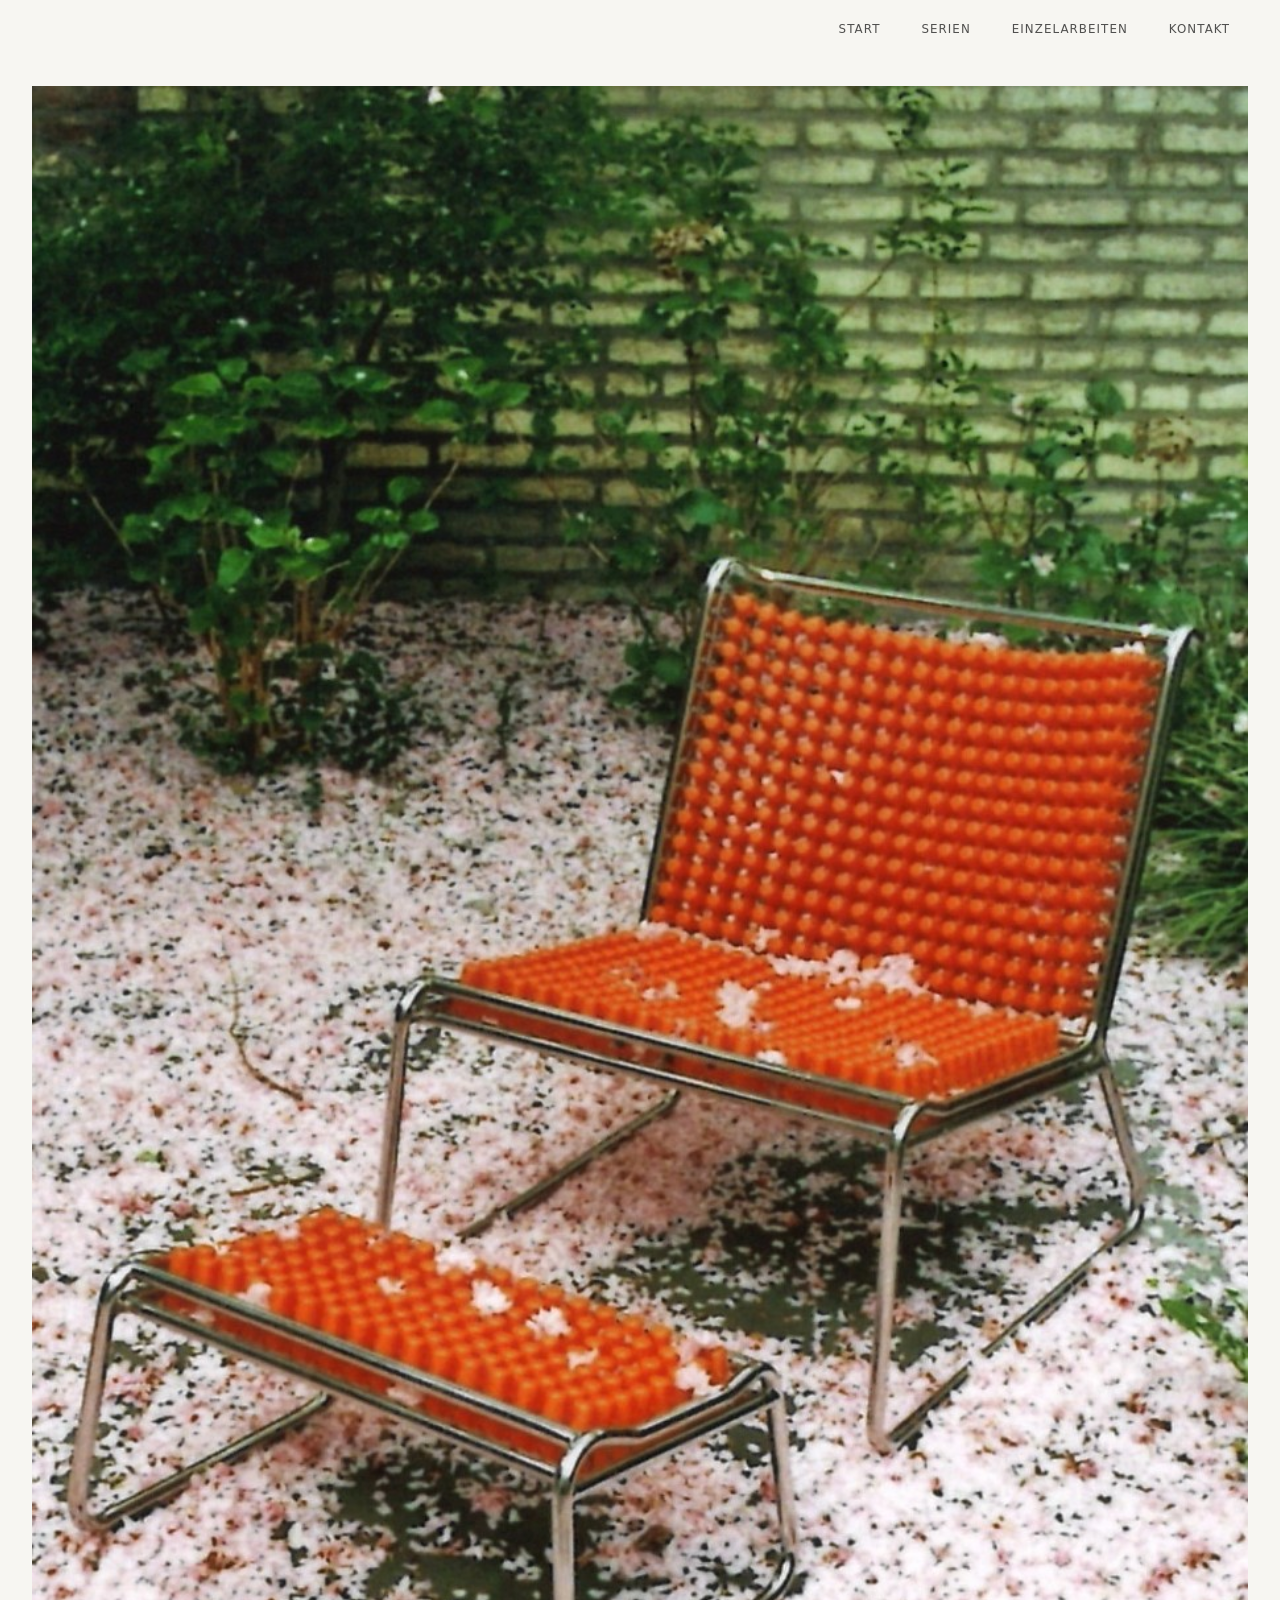
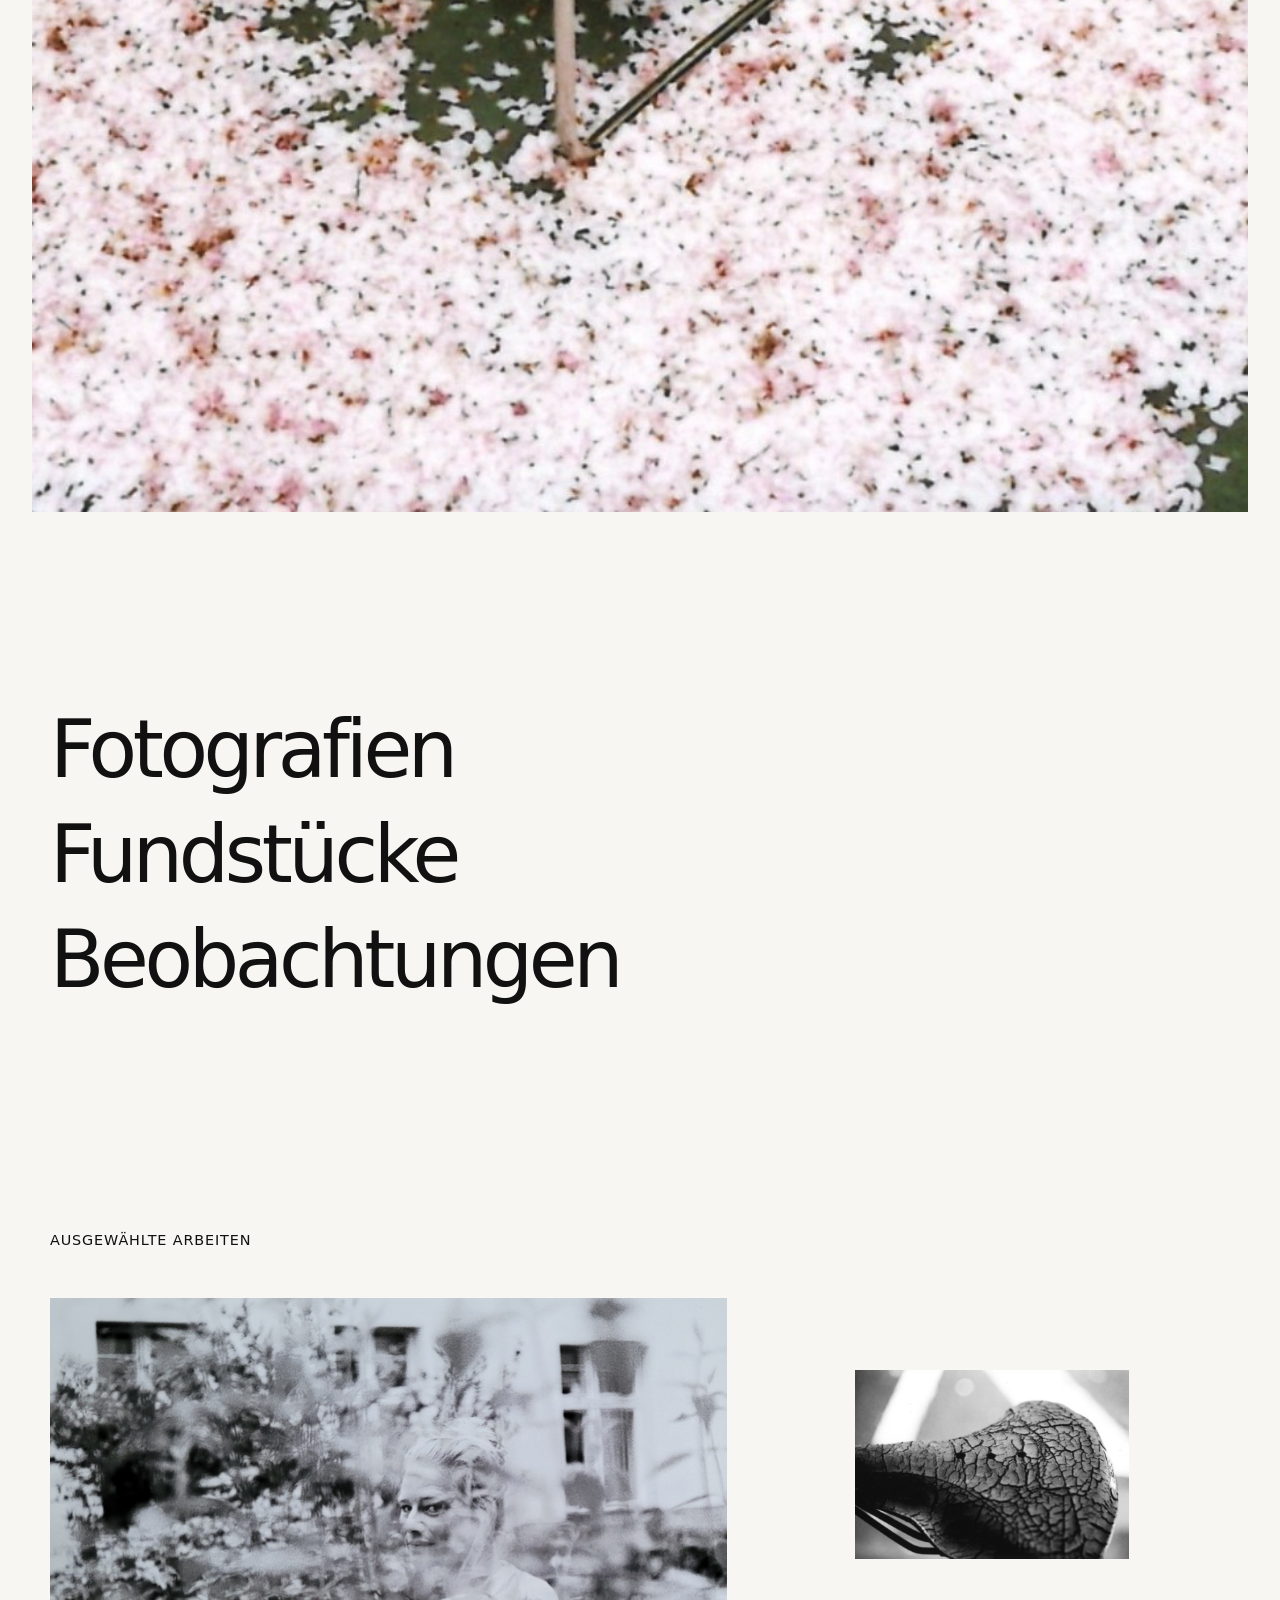
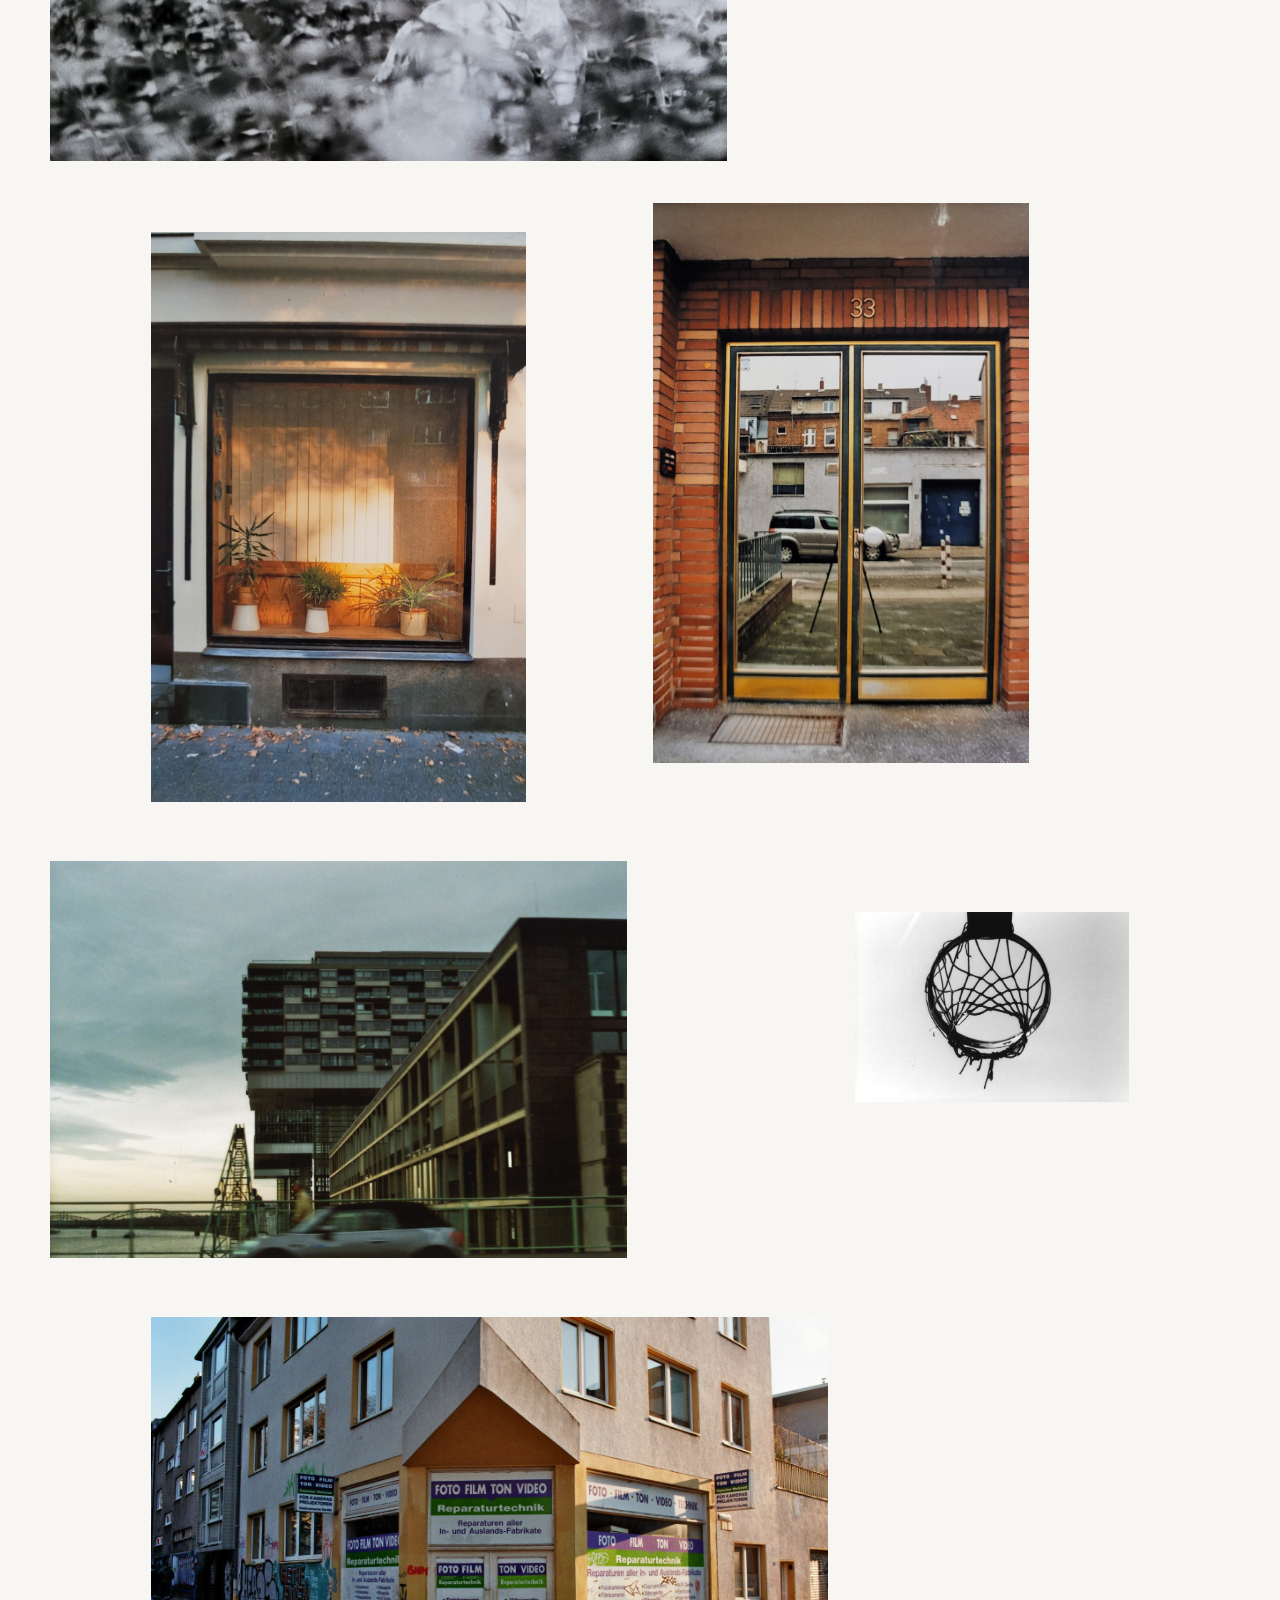
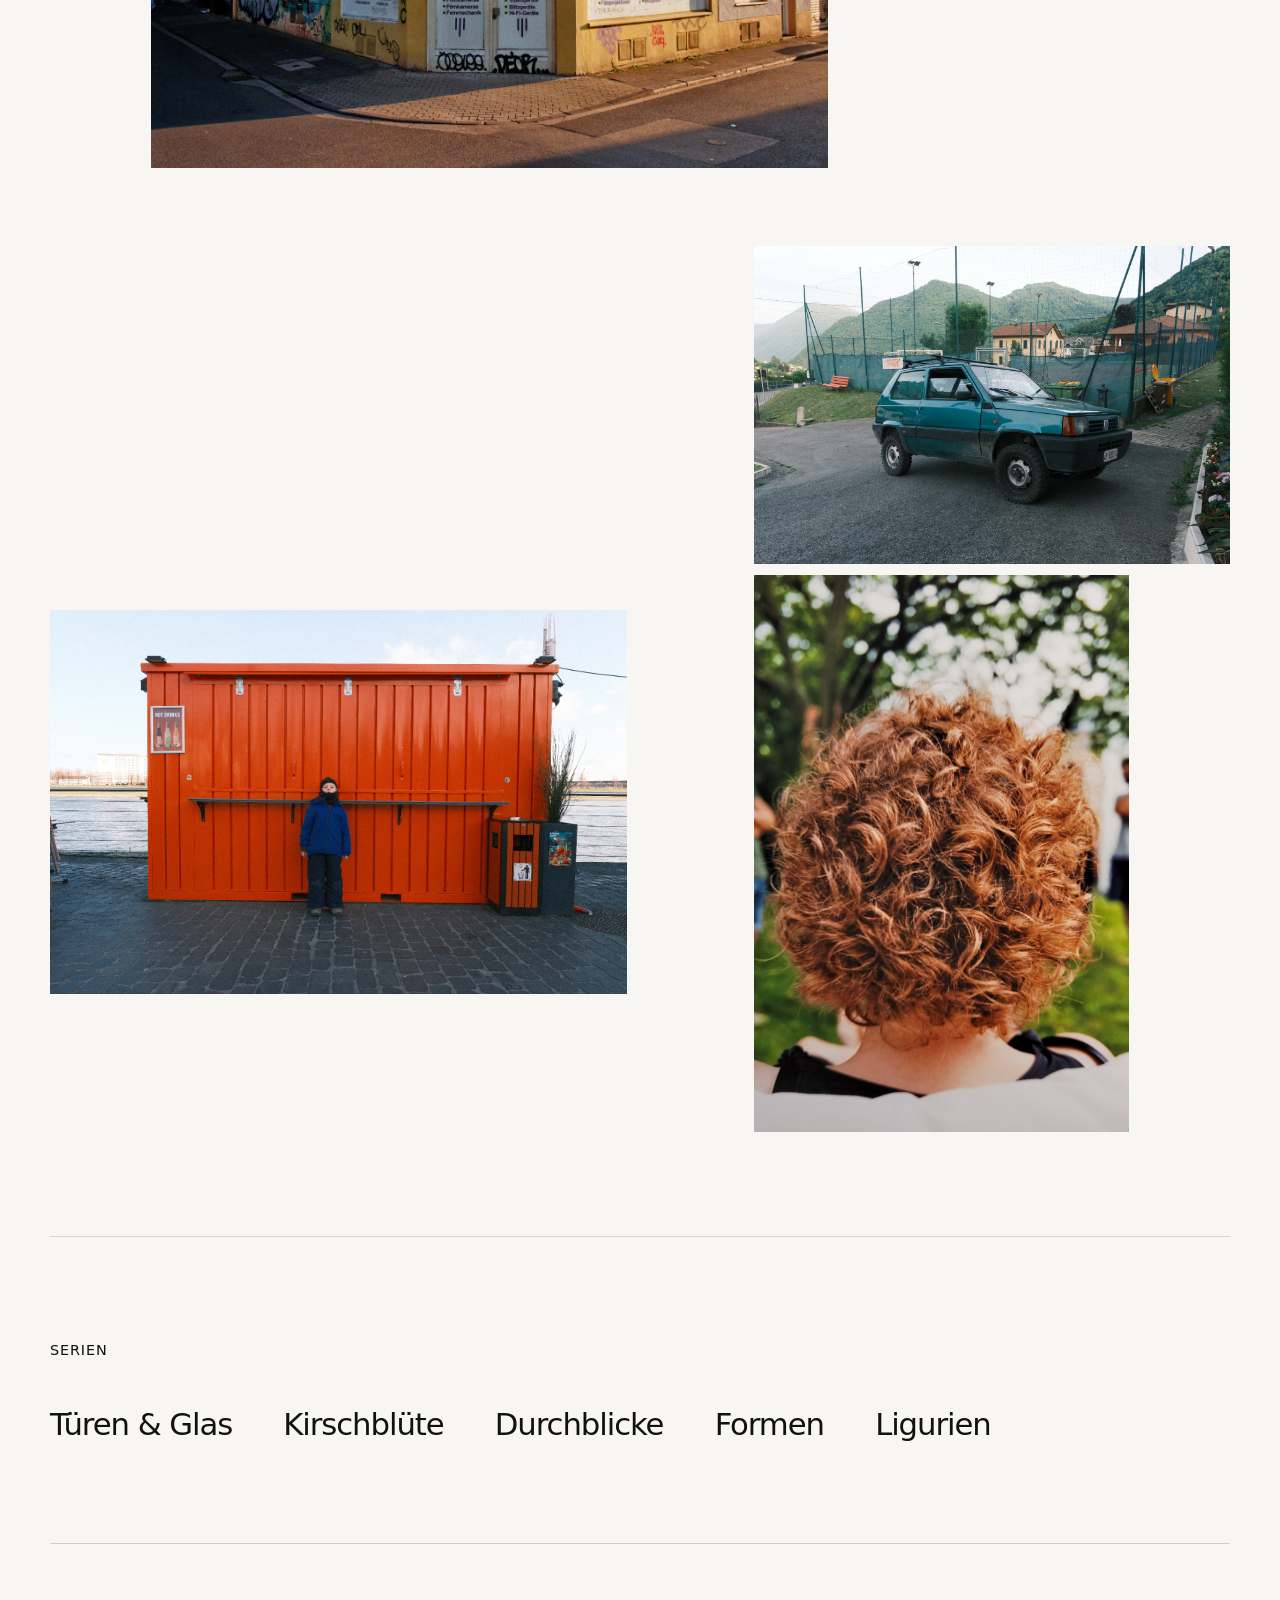
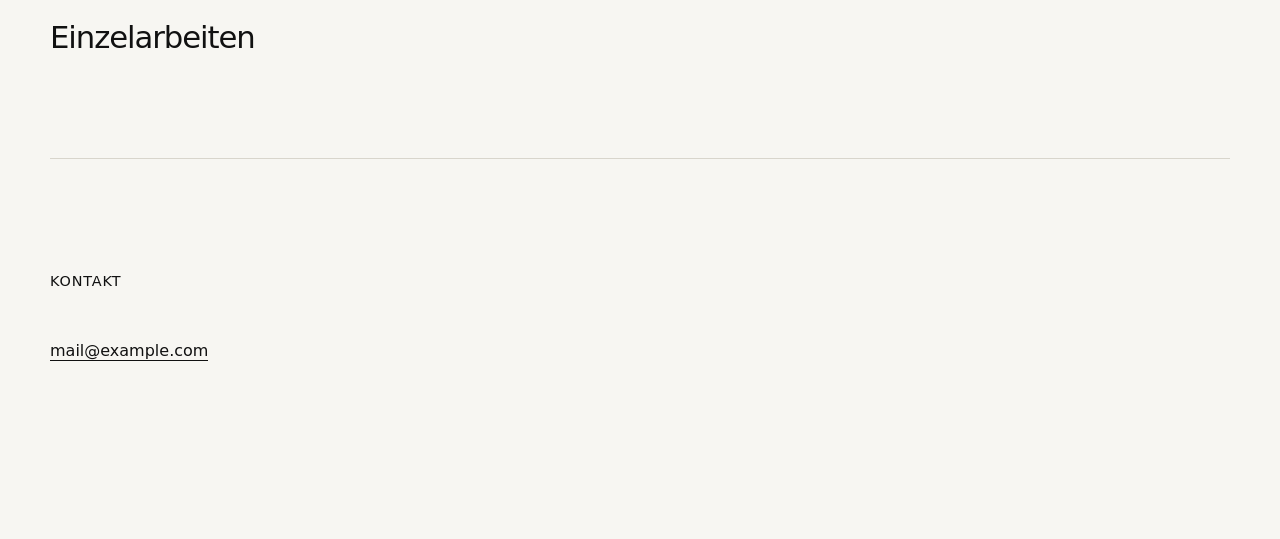
==== index.html @ 4a52c89c "Add files via upload" ====
<!doctype html>
<html lang="de">
<head>
  <meta charset="utf-8" />
  <meta name="viewport" content="width=device-width, initial-scale=1" />
  <title>Fotografien, Fundstücke, Beobachtungen</title>
  <meta name="description" content="Fotografien, Fundstücke, Beobachtungen." />
  <link rel="stylesheet" href="style.css?v=29" />
</head>
<body>
  <header class="site-header" aria-label="Navigation">
    <a class="site-name" href="index.html" aria-label="Startseite"></a>
    <nav class="site-nav" aria-label="Hauptnavigation">
      <a href="index.html">Start</a>
    <a href="serien.html">Serien</a>
    <a href="einzelarbeiten.html">Einzelarbeiten</a>
      <a href="kontakt.html">Kontakt</a>
    </nav>
  </header>
  <main>
    <section class="hero" aria-label="Einstieg">
      <button class="hero-trigger" data-full="hero-original-kirschblueten-stuhl.jpg" aria-label="Hero-Bild groß ansehen">
        <img src="hero-kirschblueten-stuhl.jpg" alt="Orangefarbener Stuhl in einem Garten, umgeben von Kirschblütenblättern" />
      </button>
    </section>

    <section class="intro" aria-label="Beschreibung">
      <p class="claim"><span>Fotografien</span><span>Fundstücke</span><span>Beobachtungen</span></p>
    </section>

    <section class="works" aria-label="Ausgewählte Arbeiten">
      <h1>Ausgewählte Arbeiten</h1>

      <div class="work-grid">
        <button class="work large" aria-label="Frau hinter Pflanzen ansehen">
          <img src="01-frau-hinter-pflanzen.jpg" alt="Schwarzweißaufnahme einer Frau hinter Pflanzen und Spiegelungen" />
        </button>

        <button class="work" aria-label="Fahrradsattel ansehen">
          <img src="02-fahrradsattel.jpg" alt="Schwarzweißaufnahme eines rissigen Fahrradsattels" />
        </button>

        <button class="work tall" aria-label="Fenster mit Pflanzen ansehen">
          <img src="03-fenster-mit-pflanzen.jpg" alt="Fenster mit Pflanzen im warmen Innenlicht" />
        </button>

        <button class="work tall" aria-label="Tür Nr. 33 ansehen">
          <img src="04-tuer-33.jpg" alt="Eingangstür mit Spiegelung der Straße und Hausnummer 33" />
        </button>

        <button class="work wide" aria-label="Kranhäuser ansehen">
          <img src="05-kranhaeuser.jpg" alt="Kranhäuser und Brücke mit vorbeifahrendem Auto" />
        </button>

        <button class="work" aria-label="Basketballkorb ansehen">
          <img src="06-basketballkorb.jpg" alt="Schwarzweißaufnahme eines Basketballkorbs von unten" />
        </button>

        <button class="work wide" aria-label="Foto Film Ton Video ansehen">
          <img src="07-foto-film-ton-video.jpg" alt="Straßenecke mit altem Laden für Foto, Film, Ton und Video" />
        </button>

        <button class="work wide" aria-label="Fiat Panda ansehen">
          <img src="08-fiat-panda.jpg" alt="Grüner Fiat Panda vor Sportplatz und Bergen" />
        </button>

        <button class="work wide" aria-label="Orange Wand ansehen">
          <img src="09-kind-orangene-wand.jpg" alt="Kind vor einer orangefarbenen Wand am Wasser" />
        </button>

        <button class="work tall" aria-label="Lockenkopf ansehen">
          <img src="10-lockenkopf.jpg" alt="Lockenkopf von hinten vor unscharfem Grün" />
        </button>
      </div>
    </section>

    <section class="projects home-links" aria-label="Serien">
      <h2><a class="section-heading-link" href="serien.html">Serien</a></h2>
      <nav class="compact-link-list" aria-label="Serienauswahl">
        <a href="tueren-glas.html">Türen &amp; Glas</a>
        <a href="kirschbluete.html">Kirschblüte</a>
        <a href="durchblicke.html">Durchblicke</a>
        <a href="formen.html">Formen</a>
        <a href="ligurien.html">Ligurien</a>
      </nav>
    </section>

    <section class="single-works home-links standalone-link" aria-label="Einzelarbeiten">
      <nav class="compact-link-list" aria-label="Einzelarbeiten">
        <a href="einzelarbeiten.html">Einzelarbeiten</a>
      </nav>
    </section>

    <section class="contact" aria-label="Kontakt">
      <h2>Kontakt</h2>
      <p><a href="mailto:mail@example.com">mail@example.com</a></p>
    </section>
  </main>

  <div class="lightbox" id="lightbox" aria-hidden="true" role="dialog" aria-label="Bildansicht">
    <button class="close" id="closeLightbox" aria-label="Bild schließen">×</button>
    <img id="lightboxImage" src="" alt="" />
    <div class="caption" id="caption"></div>
  </div>

  <script src="script.js?v=29"></script>
</body>
</html>
---- style.css ----
:root {
  --bg: #f7f6f2;
  --text: #111;
  --muted: #666;
  --line: #d8d5cc;
  --max: 1180px;
}

* { box-sizing: border-box; }

html { scroll-behavior: smooth; }

body {
  margin: 0;
  background: var(--bg);
  color: var(--text);
  font-family: Inter, ui-sans-serif, system-ui, -apple-system, BlinkMacSystemFont, "Segoe UI", sans-serif;
  line-height: 1.5;
}

img { display: block; max-width: 100%; }

.hero {
  min-height: 100svh;
  padding: clamp(1rem, 3vw, 2rem);
}

.hero img {
  width: 100%;
  height: calc(100svh - (2 * clamp(1rem, 3vw, 2rem)));
  object-fit: cover;
  object-position: 58% center;
}

.intro {
  width: min(var(--max), calc(100% - 2rem));
  margin: 0 auto;
  padding: clamp(4.5rem, 9vw, 9rem) 0 clamp(4rem, 8vw, 8rem);
}

.claim {
  margin: 0;
  width: 100%;
  font-size: clamp(3rem, 7vw, 7rem);
  line-height: 0.98;
  letter-spacing: -0.055em;
  font-weight: 500;
}

.claim span { display: block; }

.works,
.projects,
.single-works,
.contact {
  width: min(var(--max), calc(100% - 2rem));
  margin: 0 auto;
}

.works { padding: 4rem 0 8rem; }

h1, h2 {
  margin: 0 0 3rem;
  font-size: clamp(0.9rem, 1vw, 1rem);
  font-weight: 500;
  letter-spacing: 0.06em;
  text-transform: uppercase;
}

.work-grid {
  display: grid;
  grid-template-columns: repeat(12, 1fr);
  gap: clamp(1.2rem, 3vw, 3.4rem);
  align-items: start;
}

.work {
  border: 0;
  padding: 0;
  background: transparent;
  cursor: pointer;
  grid-column: span 4;
}

.work img {
  width: 100%;
  height: auto;
  transition: transform 260ms ease, opacity 260ms ease;
}

.work:hover img,
.work:focus-visible img { opacity: 0.84; }

/* Ruhigere, weniger rasterhafte Setzung der Arbeiten */
.work.large { grid-column: span 7; }
.work.wide { grid-column: span 6; }
.work.tall { grid-column: span 4; }

.work:nth-child(1) { grid-column: 1 / span 7; }
.work:nth-child(2) { grid-column: 9 / span 3; margin-top: 7rem; }
.work:nth-child(3) { grid-column: 2 / span 4; margin-top: 4rem; }
.work:nth-child(4) { grid-column: 7 / span 4; margin-top: 1rem; }
.work:nth-child(5) { grid-column: 1 / span 6; margin-top: 3rem; }
.work:nth-child(6) { grid-column: 9 / span 3; margin-top: 8rem; }
.work:nth-child(7) { grid-column: 2 / span 7; margin-top: 2rem; }
.work:nth-child(8) { grid-column: 8 / span 5; margin-top: 5rem; }
.work:nth-child(9) { grid-column: 1 / span 6; margin-top: 2rem; }
.work:nth-child(10) { grid-column: 8 / span 4; margin-top: -1rem; }

.projects,
.single-works {
  padding: 8rem 0 7rem;
  border-top: 1px solid var(--line);
}

.project-list {
  display: grid;
  grid-template-columns: repeat(3, 1fr);
  gap: clamp(2rem, 4vw, 4rem);
}

.project-card {
  padding-top: 1.2rem;
  border-top: 1px solid rgba(17, 17, 17, 0.45);
}

.project-card h3 {
  margin: 0 0 1rem;
  font-size: clamp(1.4rem, 2vw, 2.2rem);
  font-weight: 500;
  letter-spacing: -0.03em;
}

.project-card p {
  margin: 0;
  color: var(--muted);
  font-size: 0.98rem;
  max-width: 32ch;
}

.single-works {
  border-top: 1px solid var(--line);
}

.single-work-teaser {
  max-width: 46rem;
}

.single-work-teaser p {
  margin: 0 0 1.6rem;
  color: var(--muted);
  font-size: var(--type-body);
  line-height: 1.65;
}

.text-link {
  color: inherit;
  text-decoration: none;
  border-bottom: 1px solid currentColor;
}

.contact {
  padding: 7rem 0 10rem;
  border-top: 1px solid var(--line);
}

.contact a {
  color: inherit;
  text-decoration: none;
  border-bottom: 1px solid currentColor;
}

.lightbox {
  position: fixed;
  inset: 0;
  z-index: 10;
  display: none;
  align-items: center;
  justify-content: center;
  padding: 2rem;
  background: rgba(247, 246, 242, 0.96);
}

.lightbox.open { display: flex; }

.lightbox img {
  max-height: 82svh;
  max-width: min(1100px, 92vw);
  object-fit: contain;
}

.close {
  position: fixed;
  top: 1rem;
  right: 1rem;
  width: 3rem;
  height: 3rem;
  border: 0;
  background: transparent;
  font-size: 2.5rem;
  line-height: 1;
  cursor: pointer;
}

.caption {
  position: fixed;
  left: 2rem;
  bottom: 1.5rem;
  max-width: 50rem;
  color: var(--text);
  font-size: 0.95rem;
}

@media (max-width: 760px) {
  .hero {
    min-height: 100svh;
    padding: 0;
    display: flex;
    align-items: flex-start;
  }

  .hero img {
    width: 100%;
    height: 100svh;
    object-fit: cover;
    object-position: 58% center;
  }

  .intro {
    padding: 5.5rem 0 5rem;
  }

  .claim {
    font-size: clamp(2.65rem, 12.5vw, 3.7rem);
    line-height: 1.05;
    letter-spacing: -0.052em;
    max-width: 100%;
    overflow-wrap: normal;
    word-break: normal;
  }

  .claim span {
    display: block;
    white-space: nowrap;
  }

  .works { padding-top: 1rem; }

  h1, h2 {
    margin-bottom: 2rem;
  }

  .work-grid {
    display: block;
  }

  .work {
    display: block;
    width: 100%;
    margin: 0 0 2.2rem !important;
  }

  .work:nth-child(even) {
    width: 82%;
    margin-left: auto !important;
  }

  .work:nth-child(3n) {
    width: 88%;
    margin-right: auto !important;
  }

  .project-list {
    grid-template-columns: 1fr;
    gap: 2.5rem;
  }

  .projects,
  .single-works,
  .contact {
    padding: 5rem 0;
  }

  .lightbox {
    padding: 1rem;
    align-items: center;
  }

  .caption {
    left: 1rem;
    right: 1rem;
    bottom: 1rem;
  }
}


/* v1.5 Anpassungen: neues mobiles Hero-Bild, mehr Ruhe zwischen den Bereichen */
.hero {
  min-height: auto;
  padding: clamp(1rem, 3vw, 2rem);
}

.hero img {
  width: 100%;
  height: auto;
  max-height: none;
  object-fit: contain;
  object-position: center center;
}

.intro {
  padding-top: clamp(7rem, 13vw, 12rem);
  padding-bottom: clamp(7rem, 13vw, 12rem);
}

.claim {
  display: flex;
  flex-direction: column;
  gap: clamp(1.2rem, 2vw, 2rem);
  font-size: clamp(3rem, 6.2vw, 6.2rem);
  line-height: 1;
}

.works {
  padding-top: clamp(2rem, 5vw, 5rem);
}

@media (max-width: 760px) {
  .hero {
    min-height: auto;
    padding: 0;
    display: block;
  }

  .hero img {
    width: 100%;
    height: auto;
    object-fit: contain;
    object-position: center center;
  }

  .intro {
    padding-top: 7.5rem;
    padding-bottom: 7.5rem;
  }

  .claim {
    display: flex;
    flex-direction: column;
    gap: 1.45rem;
    font-size: clamp(2.25rem, 10.5vw, 3.15rem);
    line-height: 1.03;
    letter-spacing: -0.045em;
  }

  .claim span {
    white-space: normal;
  }

  .works {
    padding-top: 2rem;
  }
}


/* v2: Mehrseitige Struktur */
.site-header {
  width: min(var(--max), calc(100% - 2rem));
  margin: 0 auto;
  padding: 1.15rem 0 0;
  display: flex;
  justify-content: flex-end;
  gap: 1.2rem;
  position: relative;
  z-index: 2;
}
.site-header a {
  color: inherit;
  text-decoration: none;
  font-size: 0.78rem;
  letter-spacing: 0.08em;
  text-transform: uppercase;
  opacity: 0.72;
}
.site-header a:hover,
.site-header a[aria-current="page"] { opacity: 1; }

.page {
  width: min(var(--max), calc(100% - 2rem));
  margin: 0 auto;
  padding: clamp(6rem, 10vw, 10rem) 0 clamp(8rem, 12vw, 12rem);
}
.page-title {
  margin: 0 0 1.4rem;
  font-size: clamp(3rem, 7vw, 7rem);
  line-height: 0.98;
  letter-spacing: -0.06em;
  font-weight: 500;
  text-transform: none;
}
.page-intro {
  max-width: 42rem;
  margin: 0 0 clamp(5rem, 9vw, 9rem);
  color: var(--muted);
  font-size: clamp(1.05rem, 1.6vw, 1.35rem);
  line-height: 1.55;
}
.series-overview {
  display: grid;
  gap: clamp(5rem, 9vw, 9rem);
}
.series-card {
  color: inherit;
  text-decoration: none;
  display: grid;
  grid-template-columns: 7fr 5fr;
  gap: clamp(2rem, 5vw, 5rem);
  align-items: end;
}
.series-card:nth-child(even) {
  grid-template-columns: 5fr 7fr;
}
.series-card:nth-child(even) .series-card-image { order: 2; }
.series-card-image img {
  width: 100%;
  height: auto;
}
.series-card h2 {
  margin: 0 0 1rem;
  font-size: clamp(2rem, 4vw, 4.8rem);
  line-height: 0.98;
  letter-spacing: -0.055em;
  font-weight: 500;
  text-transform: none;
}
.series-card p {
  margin: 0 0 2rem;
  max-width: 33rem;
  color: var(--muted);
}
.open-link {
  font-size: 0.88rem;
  letter-spacing: 0.06em;
  text-transform: uppercase;
}
.series-hero {
  width: min(var(--max), calc(100% - 2rem));
  margin: 0 auto;
  padding: clamp(4rem, 8vw, 8rem) 0 clamp(5rem, 9vw, 9rem);
}
.back-link {
  display: inline-block;
  margin-bottom: clamp(3rem, 5vw, 5rem);
  color: inherit;
  text-decoration: none;
  font-size: 0.82rem;
  letter-spacing: 0.08em;
  text-transform: uppercase;
  opacity: 0.72;
}
.series-title {
  margin: 0 0 1.2rem;
  font-size: clamp(3rem, 7vw, 7rem);
  line-height: 0.98;
  letter-spacing: -0.06em;
  font-weight: 500;
}
.series-text {
  max-width: 42rem;
  margin: 0 0 clamp(4rem, 8vw, 8rem);
  color: var(--muted);
  font-size: clamp(1.05rem, 1.6vw, 1.35rem);
  line-height: 1.55;
}
.series-hero-img {
  width: 100%;
  height: auto;
}
.simple-footer {
  width: min(var(--max), calc(100% - 2rem));
  margin: 0 auto;
  padding: 5rem 0 7rem;
  border-top: 1px solid var(--line);
  color: var(--muted);
}
.simple-footer a { color: inherit; }

@media (max-width: 760px) {
  .site-header {
    justify-content: flex-start;
    gap: 0.85rem;
    overflow-x: auto;
    padding: 1rem 0 0;
  }
  .site-header a { font-size: 0.72rem; white-space: nowrap; }
  .page { padding-top: 5rem; }
  .page-title, .series-title { font-size: clamp(2.6rem, 13vw, 4rem); }
  .series-card,
  .series-card:nth-child(even) {
    display: block;
  }
  .series-card:nth-child(even) .series-card-image { order: initial; }
  .series-card-image { margin-bottom: 1.5rem; }
  .series-card h2 { font-size: clamp(2rem, 11vw, 3.4rem); }
  .series-card p { margin-bottom: 1.2rem; }
}

.project-card a { color: inherit; text-decoration: none; }
.project-card a:hover { border-bottom: 1px solid currentColor; }
.page-intro a { color: inherit; text-decoration: none; border-bottom: 1px solid currentColor; }

/* v2.1: Startseite verdichten + Platzhalter für späteren Namen */
.site-header {
  display: grid;
  grid-template-columns: 1fr auto;
  align-items: start;
}
.site-name {
  justify-self: start;
  opacity: 0.42 !important;
}
.site-nav {
  display: flex;
  gap: 1.2rem;
  justify-content: flex-end;
}

.work-grid {
  gap: clamp(1rem, 2.1vw, 2.2rem);
}
.work:nth-child(2) { margin-top: 4.5rem; }
.work:nth-child(3) { margin-top: 2.8rem; }
.work:nth-child(5) { margin-top: 2rem; }
.work:nth-child(6) { margin-top: 5.2rem; }
.work:nth-child(8) { margin-top: 3.2rem; }
.work:nth-child(9) { margin-top: 1.2rem; }
.works { padding-bottom: 6.5rem; }

@media (max-width: 760px) {
  .site-header {
    grid-template-columns: 1fr;
    gap: 0.7rem;
  }
  .site-nav {
    justify-content: flex-start;
    gap: 0.85rem;
    overflow-x: auto;
  }
  .site-name {
    font-size: 0.72rem;
  }
  .work {
    margin-bottom: 1.35rem !important;
  }
  .work:nth-child(even) {
    width: 88%;
  }
  .work:nth-child(3n) {
    width: 92%;
  }
  .works {
    padding-bottom: 4.8rem;
  }
}

/* v2.2: Navigation ruhiger, Name später links möglich, Lightbox ohne Beschriftung */
.site-header {
  width: min(var(--max), calc(100% - 2rem));
  margin: 0 auto;
  padding: 1.35rem 0 1.15rem;
  display: grid;
  grid-template-columns: minmax(4rem, 1fr) auto;
  align-items: center;
  gap: 2rem;
}
.site-name {
  justify-self: start;
  min-width: 4rem;
  opacity: 0.62 !important;
}
.site-name:empty {
  pointer-events: none;
}
.site-name:not(:empty)::after {
  content: "";
  display: inline-block;
  height: 0.9em;
  margin-left: 1.1rem;
  border-right: 1px solid rgba(17, 17, 17, 0.28);
  transform: translateY(0.12em);
}
.site-nav {
  display: flex;
  justify-content: flex-end;
  align-items: center;
  gap: clamp(1.7rem, 3.2vw, 3.2rem);
  white-space: nowrap;
}
.site-header a {
  font-size: 0.76rem;
  letter-spacing: 0.09em;
}

.hero-trigger {
  display: block;
  width: 100%;
  border: 0;
  padding: 0;
  margin: 0;
  background: transparent;
  cursor: zoom-in;
}
.hero-trigger img { width: 100%; }
.hero-trigger:hover img,
.hero-trigger:focus-visible img { opacity: 0.96; }

.caption { display: none; }
.lightbox { cursor: zoom-out; }
.lightbox img { cursor: default; }
.close { z-index: 11; }

@media (max-width: 760px) {
  .site-header {
    grid-template-columns: 1fr;
    padding: 1rem 0 0.9rem;
    gap: 0.85rem;
  }
  .site-name:empty { display: none; }
  .site-nav {
    justify-content: flex-start;
    gap: 1.15rem;
    overflow-x: auto;
    scrollbar-width: none;
    padding-bottom: 0.15rem;
  }
  .site-nav::-webkit-scrollbar { display: none; }
  .site-header a { font-size: 0.7rem; }
}

/* v2.3: captions intentionally hidden */
.caption{display:none !important;}

/* v2.4: Lightbox navigation + typographic cleanup */
:root {
  --type-nav: 0.74rem;
  --type-small: 0.9rem;
  --type-body: 1rem;
  --type-heading: clamp(1.35rem, 2vw, 2.1rem);
  --type-display: clamp(3rem, 7vw, 6.6rem);
}

body {
  font-family: Inter, ui-sans-serif, system-ui, -apple-system, BlinkMacSystemFont, "Segoe UI", sans-serif;
  font-size: var(--type-body);
}

.site-header a {
  font-size: var(--type-nav) !important;
  line-height: 1.2;
}

.works h1,
.projects h2,
.contact h2,
.page-kicker {
  font-size: var(--type-small) !important;
  line-height: 1.4;
}

.project-card h3,
.series-card h2 {
  line-height: 1.05;
}

.lightbox-nav {
  position: fixed;
  top: 50%;
  z-index: 12;
  width: 3.25rem;
  height: 3.25rem;
  border: 0;
  border-radius: 999px;
  background: rgba(255, 255, 255, 0.08);
  color: #fff;
  font: inherit;
  font-size: 2.4rem;
  line-height: 1;
  display: grid;
  place-items: center;
  cursor: pointer;
  transform: translateY(-50%);
  transition: background 160ms ease, opacity 160ms ease;
}

.lightbox-nav:hover,
.lightbox-nav:focus-visible {
  background: rgba(255, 255, 255, 0.18);
  outline: none;
}

.lightbox-prev { left: 1.25rem; }
.lightbox-next { right: 1.25rem; }

@media (max-width: 760px) {
  .site-header a { font-size: 0.7rem !important; }
  .lightbox-nav {
    width: 2.75rem;
    height: 2.75rem;
    font-size: 2rem;
    background: rgba(255, 255, 255, 0.06);
  }
  .lightbox-prev { left: 0.55rem; }
  .lightbox-next { right: 0.55rem; }
}

/* v2.5: Lightbox-Bedienung ausblenden, mobile ohne Pfeile */
.lightbox-nav,
.close {
  opacity: 0;
  pointer-events: none;
  transition: opacity 180ms ease, background 160ms ease;
}

.lightbox.controls-visible .lightbox-nav,
.lightbox.controls-visible .close {
  opacity: 1;
  pointer-events: auto;
}

.lightbox-nav {
  color: var(--text);
  background: rgba(247, 246, 242, 0.72);
}

.lightbox-nav:hover,
.lightbox-nav:focus-visible {
  background: rgba(247, 246, 242, 0.94);
}

@media (max-width: 760px), (hover: none), (pointer: coarse) {
  .lightbox-nav,
  .lightbox.controls-visible .lightbox-nav {
    display: none !important;
  }
}

/* v2.6: mobile Lightbox truly without side arrows */
.lightbox.touch-lightbox .lightbox-nav,
.lightbox.touch-lightbox.controls-visible .lightbox-nav {
  display: none !important;
  opacity: 0 !important;
  pointer-events: none !important;
}


/* v2.7: Startseite unten wieder reduzierter */
.home-links {
  padding: clamp(5rem, 8vw, 7rem) 0;
}
.home-links + .home-links {
  padding-top: clamp(3.5rem, 6vw, 5rem);
}
.compact-link-list {
  display: flex;
  flex-wrap: wrap;
  gap: 0.85rem clamp(1.6rem, 4vw, 3.2rem);
  align-items: baseline;
}
.compact-link-list a {
  color: inherit;
  text-decoration: none;
  font-size: clamp(1.45rem, 2.4vw, 2.4rem);
  line-height: 1.08;
  letter-spacing: -0.035em;
  font-weight: 500;
}
.compact-link-list a:hover,
.compact-link-list a:focus-visible {
  border-bottom: 1px solid currentColor;
}
@media (max-width: 760px) {
  .compact-link-list {
    display: grid;
    gap: 1rem;
  }
  .compact-link-list a {
    font-size: clamp(1.7rem, 8vw, 2.6rem);
  }
}

/* v2.8: Startseite unten reduziert – Einzelarbeiten als einzelner Link */
.standalone-link {
  border-top: 1px solid rgba(0, 0, 0, 0.16);
  padding-top: clamp(3.5rem, 6vw, 5rem);
}
.standalone-link .compact-link-list {
  display: block;
}


/* v2.9: Serienseite Hierarchie + Ligurien ergänzt */
.section-heading-link {
  color: inherit;
  text-decoration: none;
}
.section-heading-link:hover,
.section-heading-link:focus-visible {
  border-bottom: 1px solid currentColor;
}
.page-title {
  font-size: clamp(3.4rem, 8vw, 8rem);
  font-weight: 450;
  letter-spacing: -0.065em;
  margin-bottom: 1.7rem;
}
.series-card h2 {
  font-size: clamp(2rem, 3.6vw, 4.2rem);
  font-weight: 560;
}
.series-card-separated {
  padding-top: clamp(4rem, 7vw, 7rem);
  border-top: 1px solid var(--line);
}
@media (max-width: 760px) {
  .page-title { font-size: clamp(2.9rem, 14vw, 4.5rem); }
  .series-card h2 { font-size: clamp(2rem, 10vw, 3.3rem); }
  .series-card-separated { padding-top: 3.5rem; }
}
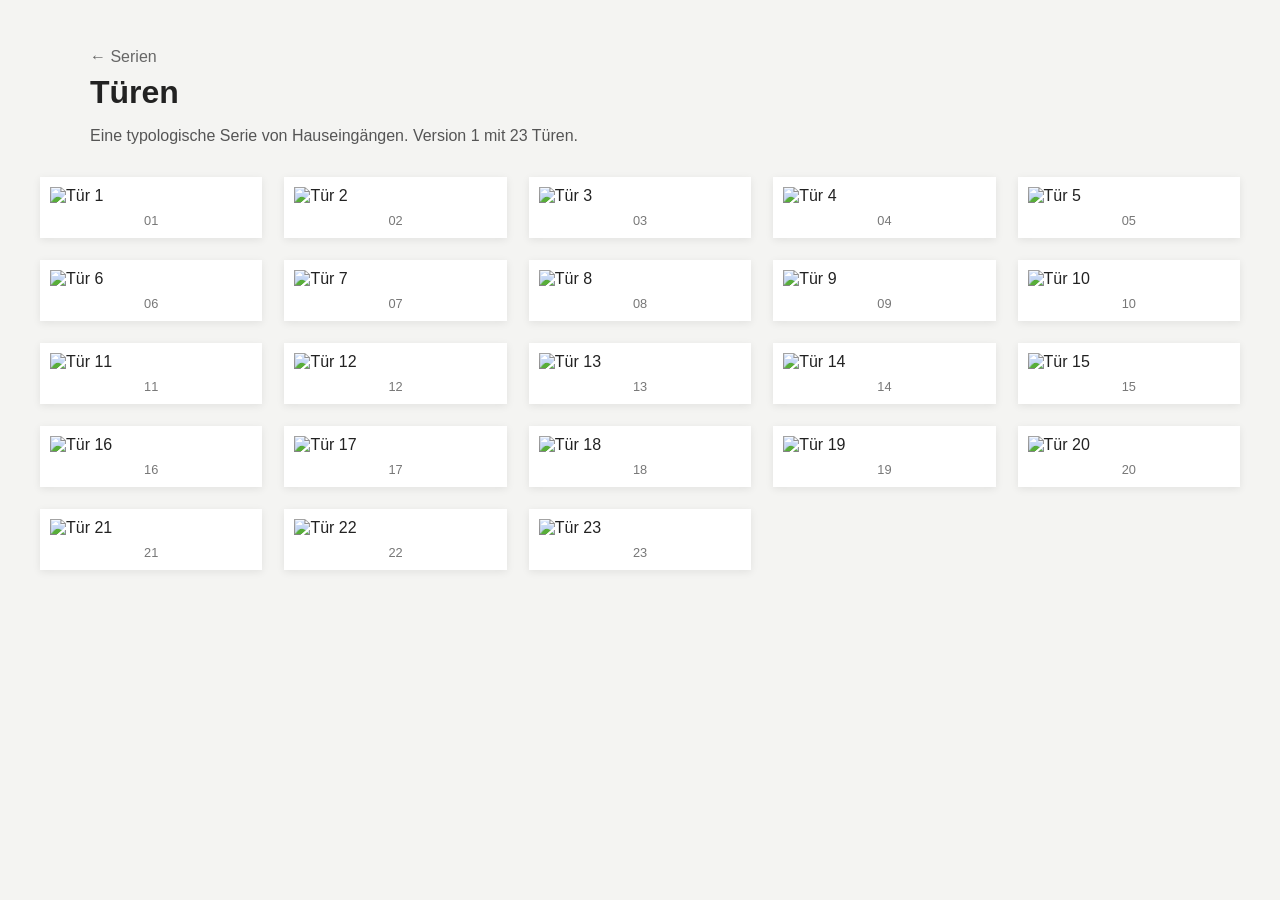
==== commit 5a9478ff: "Add files via upload" ====
--- a/index.html
+++ b/index.html
@@ -1,108 +1,25 @@
-<!doctype html>
-<html lang="de">
-<head>
-  <meta charset="utf-8" />
-  <meta name="viewport" content="width=device-width, initial-scale=1" />
-  <title>Fotografien, Fundstücke, Beobachtungen</title>
-  <meta name="description" content="Fotografien, Fundstücke, Beobachtungen." />
-  <link rel="stylesheet" href="style.css?v=29" />
-</head>
-<body>
-  <header class="site-header" aria-label="Navigation">
-    <a class="site-name" href="index.html" aria-label="Startseite"></a>
-    <nav class="site-nav" aria-label="Hauptnavigation">
-      <a href="index.html">Start</a>
-    <a href="serien.html">Serien</a>
-    <a href="einzelarbeiten.html">Einzelarbeiten</a>
-      <a href="kontakt.html">Kontakt</a>
-    </nav>
-  </header>
-  <main>
-    <section class="hero" aria-label="Einstieg">
-      <button class="hero-trigger" data-full="hero-original-kirschblueten-stuhl.jpg" aria-label="Hero-Bild groß ansehen">
-        <img src="hero-kirschblueten-stuhl.jpg" alt="Orangefarbener Stuhl in einem Garten, umgeben von Kirschblütenblättern" />
-      </button>
-    </section>
-
-    <section class="intro" aria-label="Beschreibung">
-      <p class="claim"><span>Fotografien</span><span>Fundstücke</span><span>Beobachtungen</span></p>
-    </section>
-
-    <section class="works" aria-label="Ausgewählte Arbeiten">
-      <h1>Ausgewählte Arbeiten</h1>
-
-      <div class="work-grid">
-        <button class="work large" aria-label="Frau hinter Pflanzen ansehen">
-          <img src="01-frau-hinter-pflanzen.jpg" alt="Schwarzweißaufnahme einer Frau hinter Pflanzen und Spiegelungen" />
-        </button>
-
-        <button class="work" aria-label="Fahrradsattel ansehen">
-          <img src="02-fahrradsattel.jpg" alt="Schwarzweißaufnahme eines rissigen Fahrradsattels" />
-        </button>
-
-        <button class="work tall" aria-label="Fenster mit Pflanzen ansehen">
-          <img src="03-fenster-mit-pflanzen.jpg" alt="Fenster mit Pflanzen im warmen Innenlicht" />
-        </button>
-
-        <button class="work tall" aria-label="Tür Nr. 33 ansehen">
-          <img src="04-tuer-33.jpg" alt="Eingangstür mit Spiegelung der Straße und Hausnummer 33" />
-        </button>
-
-        <button class="work wide" aria-label="Kranhäuser ansehen">
-          <img src="05-kranhaeuser.jpg" alt="Kranhäuser und Brücke mit vorbeifahrendem Auto" />
-        </button>
-
-        <button class="work" aria-label="Basketballkorb ansehen">
-          <img src="06-basketballkorb.jpg" alt="Schwarzweißaufnahme eines Basketballkorbs von unten" />
-        </button>
-
-        <button class="work wide" aria-label="Foto Film Ton Video ansehen">
-          <img src="07-foto-film-ton-video.jpg" alt="Straßenecke mit altem Laden für Foto, Film, Ton und Video" />
-        </button>
-
-        <button class="work wide" aria-label="Fiat Panda ansehen">
-          <img src="08-fiat-panda.jpg" alt="Grüner Fiat Panda vor Sportplatz und Bergen" />
-        </button>
-
-        <button class="work wide" aria-label="Orange Wand ansehen">
-          <img src="09-kind-orangene-wand.jpg" alt="Kind vor einer orangefarbenen Wand am Wasser" />
-        </button>
-
-        <button class="work tall" aria-label="Lockenkopf ansehen">
-          <img src="10-lockenkopf.jpg" alt="Lockenkopf von hinten vor unscharfem Grün" />
-        </button>
-      </div>
-    </section>
-
-    <section class="projects home-links" aria-label="Serien">
-      <h2><a class="section-heading-link" href="serien.html">Serien</a></h2>
-      <nav class="compact-link-list" aria-label="Serienauswahl">
-        <a href="tueren-glas.html">Türen &amp; Glas</a>
-        <a href="kirschbluete.html">Kirschblüte</a>
-        <a href="durchblicke.html">Durchblicke</a>
-        <a href="formen.html">Formen</a>
-        <a href="ligurien.html">Ligurien</a>
-      </nav>
-    </section>
-
-    <section class="single-works home-links standalone-link" aria-label="Einzelarbeiten">
-      <nav class="compact-link-list" aria-label="Einzelarbeiten">
-        <a href="einzelarbeiten.html">Einzelarbeiten</a>
-      </nav>
-    </section>
-
-    <section class="contact" aria-label="Kontakt">
-      <h2>Kontakt</h2>
-      <p><a href="mailto:mail@example.com">mail@example.com</a></p>
-    </section>
-  </main>
-
-  <div class="lightbox" id="lightbox" aria-hidden="true" role="dialog" aria-label="Bildansicht">
-    <button class="close" id="closeLightbox" aria-label="Bild schließen">×</button>
-    <img id="lightboxImage" src="" alt="" />
-    <div class="caption" id="caption"></div>
-  </div>
-
-  <script src="script.js?v=29"></script>
-</body>
-</html>
+<!DOCTYPE html><html lang="de"><head><meta charset="UTF-8"><meta name="viewport" content="width=device-width, initial-scale=1.0"><title>Türen – Serie</title><link rel="stylesheet" href="style.css"></head><body><header><a class="back" href="../serien.html">← Serien</a><h1>Türen</h1><p class="intro">Eine typologische Serie von Hauseingängen. Version 1 mit 23 Türen.</p></header><main class="grid">
+<figure><img src="images/tuer01.jpg" alt="Tür 1"><figcaption>01</figcaption></figure>
+<figure><img src="images/tuer02.jpg" alt="Tür 2"><figcaption>02</figcaption></figure>
+<figure><img src="images/tuer03.jpg" alt="Tür 3"><figcaption>03</figcaption></figure>
+<figure><img src="images/tuer04.jpg" alt="Tür 4"><figcaption>04</figcaption></figure>
+<figure><img src="images/tuer05.jpg" alt="Tür 5"><figcaption>05</figcaption></figure>
+<figure><img src="images/tuer06.jpg" alt="Tür 6"><figcaption>06</figcaption></figure>
+<figure><img src="images/tuer07.jpg" alt="Tür 7"><figcaption>07</figcaption></figure>
+<figure><img src="images/tuer08.jpg" alt="Tür 8"><figcaption>08</figcaption></figure>
+<figure><img src="images/tuer09.jpg" alt="Tür 9"><figcaption>09</figcaption></figure>
+<figure><img src="images/tuer10.jpg" alt="Tür 10"><figcaption>10</figcaption></figure>
+<figure><img src="images/tuer11.jpg" alt="Tür 11"><figcaption>11</figcaption></figure>
+<figure><img src="images/tuer12.jpg" alt="Tür 12"><figcaption>12</figcaption></figure>
+<figure><img src="images/tuer13.jpg" alt="Tür 13"><figcaption>13</figcaption></figure>
+<figure><img src="images/tuer14.jpg" alt="Tür 14"><figcaption>14</figcaption></figure>
+<figure><img src="images/tuer15.jpg" alt="Tür 15"><figcaption>15</figcaption></figure>
+<figure><img src="images/tuer16.jpg" alt="Tür 16"><figcaption>16</figcaption></figure>
+<figure><img src="images/tuer17.jpg" alt="Tür 17"><figcaption>17</figcaption></figure>
+<figure><img src="images/tuer18.jpg" alt="Tür 18"><figcaption>18</figcaption></figure>
+<figure><img src="images/tuer19.jpg" alt="Tür 19"><figcaption>19</figcaption></figure>
+<figure><img src="images/tuer20.jpg" alt="Tür 20"><figcaption>20</figcaption></figure>
+<figure><img src="images/tuer21.jpg" alt="Tür 21"><figcaption>21</figcaption></figure>
+<figure><img src="images/tuer22.jpg" alt="Tür 22"><figcaption>22</figcaption></figure>
+<figure><img src="images/tuer23.jpg" alt="Tür 23"><figcaption>23</figcaption></figure>
+</main></body></html>
--- a/style.css
+++ b/style.css
@@ -1,828 +1,9 @@
-:root {
-  --bg: #f7f6f2;
-  --text: #111;
-  --muted: #666;
-  --line: #d8d5cc;
-  --max: 1180px;
-}
-
-* { box-sizing: border-box; }
-
-html { scroll-behavior: smooth; }
-
-body {
-  margin: 0;
-  background: var(--bg);
-  color: var(--text);
-  font-family: Inter, ui-sans-serif, system-ui, -apple-system, BlinkMacSystemFont, "Segoe UI", sans-serif;
-  line-height: 1.5;
-}
-
-img { display: block; max-width: 100%; }
-
-.hero {
-  min-height: 100svh;
-  padding: clamp(1rem, 3vw, 2rem);
-}
-
-.hero img {
-  width: 100%;
-  height: calc(100svh - (2 * clamp(1rem, 3vw, 2rem)));
-  object-fit: cover;
-  object-position: 58% center;
-}
-
-.intro {
-  width: min(var(--max), calc(100% - 2rem));
-  margin: 0 auto;
-  padding: clamp(4.5rem, 9vw, 9rem) 0 clamp(4rem, 8vw, 8rem);
-}
-
-.claim {
-  margin: 0;
-  width: 100%;
-  font-size: clamp(3rem, 7vw, 7rem);
-  line-height: 0.98;
-  letter-spacing: -0.055em;
-  font-weight: 500;
-}
-
-.claim span { display: block; }
-
-.works,
-.projects,
-.single-works,
-.contact {
-  width: min(var(--max), calc(100% - 2rem));
-  margin: 0 auto;
-}
-
-.works { padding: 4rem 0 8rem; }
-
-h1, h2 {
-  margin: 0 0 3rem;
-  font-size: clamp(0.9rem, 1vw, 1rem);
-  font-weight: 500;
-  letter-spacing: 0.06em;
-  text-transform: uppercase;
-}
-
-.work-grid {
-  display: grid;
-  grid-template-columns: repeat(12, 1fr);
-  gap: clamp(1.2rem, 3vw, 3.4rem);
-  align-items: start;
-}
-
-.work {
-  border: 0;
-  padding: 0;
-  background: transparent;
-  cursor: pointer;
-  grid-column: span 4;
-}
-
-.work img {
-  width: 100%;
-  height: auto;
-  transition: transform 260ms ease, opacity 260ms ease;
-}
-
-.work:hover img,
-.work:focus-visible img { opacity: 0.84; }
-
-/* Ruhigere, weniger rasterhafte Setzung der Arbeiten */
-.work.large { grid-column: span 7; }
-.work.wide { grid-column: span 6; }
-.work.tall { grid-column: span 4; }
-
-.work:nth-child(1) { grid-column: 1 / span 7; }
-.work:nth-child(2) { grid-column: 9 / span 3; margin-top: 7rem; }
-.work:nth-child(3) { grid-column: 2 / span 4; margin-top: 4rem; }
-.work:nth-child(4) { grid-column: 7 / span 4; margin-top: 1rem; }
-.work:nth-child(5) { grid-column: 1 / span 6; margin-top: 3rem; }
-.work:nth-child(6) { grid-column: 9 / span 3; margin-top: 8rem; }
-.work:nth-child(7) { grid-column: 2 / span 7; margin-top: 2rem; }
-.work:nth-child(8) { grid-column: 8 / span 5; margin-top: 5rem; }
-.work:nth-child(9) { grid-column: 1 / span 6; margin-top: 2rem; }
-.work:nth-child(10) { grid-column: 8 / span 4; margin-top: -1rem; }
-
-.projects,
-.single-works {
-  padding: 8rem 0 7rem;
-  border-top: 1px solid var(--line);
-}
-
-.project-list {
-  display: grid;
-  grid-template-columns: repeat(3, 1fr);
-  gap: clamp(2rem, 4vw, 4rem);
-}
-
-.project-card {
-  padding-top: 1.2rem;
-  border-top: 1px solid rgba(17, 17, 17, 0.45);
-}
-
-.project-card h3 {
-  margin: 0 0 1rem;
-  font-size: clamp(1.4rem, 2vw, 2.2rem);
-  font-weight: 500;
-  letter-spacing: -0.03em;
-}
-
-.project-card p {
-  margin: 0;
-  color: var(--muted);
-  font-size: 0.98rem;
-  max-width: 32ch;
-}
-
-.single-works {
-  border-top: 1px solid var(--line);
-}
-
-.single-work-teaser {
-  max-width: 46rem;
-}
-
-.single-work-teaser p {
-  margin: 0 0 1.6rem;
-  color: var(--muted);
-  font-size: var(--type-body);
-  line-height: 1.65;
-}
-
-.text-link {
-  color: inherit;
-  text-decoration: none;
-  border-bottom: 1px solid currentColor;
-}
-
-.contact {
-  padding: 7rem 0 10rem;
-  border-top: 1px solid var(--line);
-}
-
-.contact a {
-  color: inherit;
-  text-decoration: none;
-  border-bottom: 1px solid currentColor;
-}
-
-.lightbox {
-  position: fixed;
-  inset: 0;
-  z-index: 10;
-  display: none;
-  align-items: center;
-  justify-content: center;
-  padding: 2rem;
-  background: rgba(247, 246, 242, 0.96);
-}
-
-.lightbox.open { display: flex; }
-
-.lightbox img {
-  max-height: 82svh;
-  max-width: min(1100px, 92vw);
-  object-fit: contain;
-}
-
-.close {
-  position: fixed;
-  top: 1rem;
-  right: 1rem;
-  width: 3rem;
-  height: 3rem;
-  border: 0;
-  background: transparent;
-  font-size: 2.5rem;
-  line-height: 1;
-  cursor: pointer;
-}
-
-.caption {
-  position: fixed;
-  left: 2rem;
-  bottom: 1.5rem;
-  max-width: 50rem;
-  color: var(--text);
-  font-size: 0.95rem;
-}
-
-@media (max-width: 760px) {
-  .hero {
-    min-height: 100svh;
-    padding: 0;
-    display: flex;
-    align-items: flex-start;
-  }
-
-  .hero img {
-    width: 100%;
-    height: 100svh;
-    object-fit: cover;
-    object-position: 58% center;
-  }
-
-  .intro {
-    padding: 5.5rem 0 5rem;
-  }
-
-  .claim {
-    font-size: clamp(2.65rem, 12.5vw, 3.7rem);
-    line-height: 1.05;
-    letter-spacing: -0.052em;
-    max-width: 100%;
-    overflow-wrap: normal;
-    word-break: normal;
-  }
-
-  .claim span {
-    display: block;
-    white-space: nowrap;
-  }
-
-  .works { padding-top: 1rem; }
-
-  h1, h2 {
-    margin-bottom: 2rem;
-  }
-
-  .work-grid {
-    display: block;
-  }
-
-  .work {
-    display: block;
-    width: 100%;
-    margin: 0 0 2.2rem !important;
-  }
-
-  .work:nth-child(even) {
-    width: 82%;
-    margin-left: auto !important;
-  }
-
-  .work:nth-child(3n) {
-    width: 88%;
-    margin-right: auto !important;
-  }
-
-  .project-list {
-    grid-template-columns: 1fr;
-    gap: 2.5rem;
-  }
-
-  .projects,
-  .single-works,
-  .contact {
-    padding: 5rem 0;
-  }
-
-  .lightbox {
-    padding: 1rem;
-    align-items: center;
-  }
-
-  .caption {
-    left: 1rem;
-    right: 1rem;
-    bottom: 1rem;
-  }
-}
-
-
-/* v1.5 Anpassungen: neues mobiles Hero-Bild, mehr Ruhe zwischen den Bereichen */
-.hero {
-  min-height: auto;
-  padding: clamp(1rem, 3vw, 2rem);
-}
-
-.hero img {
-  width: 100%;
-  height: auto;
-  max-height: none;
-  object-fit: contain;
-  object-position: center center;
-}
-
-.intro {
-  padding-top: clamp(7rem, 13vw, 12rem);
-  padding-bottom: clamp(7rem, 13vw, 12rem);
-}
-
-.claim {
-  display: flex;
-  flex-direction: column;
-  gap: clamp(1.2rem, 2vw, 2rem);
-  font-size: clamp(3rem, 6.2vw, 6.2rem);
-  line-height: 1;
-}
-
-.works {
-  padding-top: clamp(2rem, 5vw, 5rem);
-}
-
-@media (max-width: 760px) {
-  .hero {
-    min-height: auto;
-    padding: 0;
-    display: block;
-  }
-
-  .hero img {
-    width: 100%;
-    height: auto;
-    object-fit: contain;
-    object-position: center center;
-  }
-
-  .intro {
-    padding-top: 7.5rem;
-    padding-bottom: 7.5rem;
-  }
-
-  .claim {
-    display: flex;
-    flex-direction: column;
-    gap: 1.45rem;
-    font-size: clamp(2.25rem, 10.5vw, 3.15rem);
-    line-height: 1.03;
-    letter-spacing: -0.045em;
-  }
-
-  .claim span {
-    white-space: normal;
-  }
-
-  .works {
-    padding-top: 2rem;
-  }
-}
-
-
-/* v2: Mehrseitige Struktur */
-.site-header {
-  width: min(var(--max), calc(100% - 2rem));
-  margin: 0 auto;
-  padding: 1.15rem 0 0;
-  display: flex;
-  justify-content: flex-end;
-  gap: 1.2rem;
-  position: relative;
-  z-index: 2;
-}
-.site-header a {
-  color: inherit;
-  text-decoration: none;
-  font-size: 0.78rem;
-  letter-spacing: 0.08em;
-  text-transform: uppercase;
-  opacity: 0.72;
-}
-.site-header a:hover,
-.site-header a[aria-current="page"] { opacity: 1; }
-
-.page {
-  width: min(var(--max), calc(100% - 2rem));
-  margin: 0 auto;
-  padding: clamp(6rem, 10vw, 10rem) 0 clamp(8rem, 12vw, 12rem);
-}
-.page-title {
-  margin: 0 0 1.4rem;
-  font-size: clamp(3rem, 7vw, 7rem);
-  line-height: 0.98;
-  letter-spacing: -0.06em;
-  font-weight: 500;
-  text-transform: none;
-}
-.page-intro {
-  max-width: 42rem;
-  margin: 0 0 clamp(5rem, 9vw, 9rem);
-  color: var(--muted);
-  font-size: clamp(1.05rem, 1.6vw, 1.35rem);
-  line-height: 1.55;
-}
-.series-overview {
-  display: grid;
-  gap: clamp(5rem, 9vw, 9rem);
-}
-.series-card {
-  color: inherit;
-  text-decoration: none;
-  display: grid;
-  grid-template-columns: 7fr 5fr;
-  gap: clamp(2rem, 5vw, 5rem);
-  align-items: end;
-}
-.series-card:nth-child(even) {
-  grid-template-columns: 5fr 7fr;
-}
-.series-card:nth-child(even) .series-card-image { order: 2; }
-.series-card-image img {
-  width: 100%;
-  height: auto;
-}
-.series-card h2 {
-  margin: 0 0 1rem;
-  font-size: clamp(2rem, 4vw, 4.8rem);
-  line-height: 0.98;
-  letter-spacing: -0.055em;
-  font-weight: 500;
-  text-transform: none;
-}
-.series-card p {
-  margin: 0 0 2rem;
-  max-width: 33rem;
-  color: var(--muted);
-}
-.open-link {
-  font-size: 0.88rem;
-  letter-spacing: 0.06em;
-  text-transform: uppercase;
-}
-.series-hero {
-  width: min(var(--max), calc(100% - 2rem));
-  margin: 0 auto;
-  padding: clamp(4rem, 8vw, 8rem) 0 clamp(5rem, 9vw, 9rem);
-}
-.back-link {
-  display: inline-block;
-  margin-bottom: clamp(3rem, 5vw, 5rem);
-  color: inherit;
-  text-decoration: none;
-  font-size: 0.82rem;
-  letter-spacing: 0.08em;
-  text-transform: uppercase;
-  opacity: 0.72;
-}
-.series-title {
-  margin: 0 0 1.2rem;
-  font-size: clamp(3rem, 7vw, 7rem);
-  line-height: 0.98;
-  letter-spacing: -0.06em;
-  font-weight: 500;
-}
-.series-text {
-  max-width: 42rem;
-  margin: 0 0 clamp(4rem, 8vw, 8rem);
-  color: var(--muted);
-  font-size: clamp(1.05rem, 1.6vw, 1.35rem);
-  line-height: 1.55;
-}
-.series-hero-img {
-  width: 100%;
-  height: auto;
-}
-.simple-footer {
-  width: min(var(--max), calc(100% - 2rem));
-  margin: 0 auto;
-  padding: 5rem 0 7rem;
-  border-top: 1px solid var(--line);
-  color: var(--muted);
-}
-.simple-footer a { color: inherit; }
-
-@media (max-width: 760px) {
-  .site-header {
-    justify-content: flex-start;
-    gap: 0.85rem;
-    overflow-x: auto;
-    padding: 1rem 0 0;
-  }
-  .site-header a { font-size: 0.72rem; white-space: nowrap; }
-  .page { padding-top: 5rem; }
-  .page-title, .series-title { font-size: clamp(2.6rem, 13vw, 4rem); }
-  .series-card,
-  .series-card:nth-child(even) {
-    display: block;
-  }
-  .series-card:nth-child(even) .series-card-image { order: initial; }
-  .series-card-image { margin-bottom: 1.5rem; }
-  .series-card h2 { font-size: clamp(2rem, 11vw, 3.4rem); }
-  .series-card p { margin-bottom: 1.2rem; }
-}
-
-.project-card a { color: inherit; text-decoration: none; }
-.project-card a:hover { border-bottom: 1px solid currentColor; }
-.page-intro a { color: inherit; text-decoration: none; border-bottom: 1px solid currentColor; }
-
-/* v2.1: Startseite verdichten + Platzhalter für späteren Namen */
-.site-header {
-  display: grid;
-  grid-template-columns: 1fr auto;
-  align-items: start;
-}
-.site-name {
-  justify-self: start;
-  opacity: 0.42 !important;
-}
-.site-nav {
-  display: flex;
-  gap: 1.2rem;
-  justify-content: flex-end;
-}
-
-.work-grid {
-  gap: clamp(1rem, 2.1vw, 2.2rem);
-}
-.work:nth-child(2) { margin-top: 4.5rem; }
-.work:nth-child(3) { margin-top: 2.8rem; }
-.work:nth-child(5) { margin-top: 2rem; }
-.work:nth-child(6) { margin-top: 5.2rem; }
-.work:nth-child(8) { margin-top: 3.2rem; }
-.work:nth-child(9) { margin-top: 1.2rem; }
-.works { padding-bottom: 6.5rem; }
-
-@media (max-width: 760px) {
-  .site-header {
-    grid-template-columns: 1fr;
-    gap: 0.7rem;
-  }
-  .site-nav {
-    justify-content: flex-start;
-    gap: 0.85rem;
-    overflow-x: auto;
-  }
-  .site-name {
-    font-size: 0.72rem;
-  }
-  .work {
-    margin-bottom: 1.35rem !important;
-  }
-  .work:nth-child(even) {
-    width: 88%;
-  }
-  .work:nth-child(3n) {
-    width: 92%;
-  }
-  .works {
-    padding-bottom: 4.8rem;
-  }
-}
-
-/* v2.2: Navigation ruhiger, Name später links möglich, Lightbox ohne Beschriftung */
-.site-header {
-  width: min(var(--max), calc(100% - 2rem));
-  margin: 0 auto;
-  padding: 1.35rem 0 1.15rem;
-  display: grid;
-  grid-template-columns: minmax(4rem, 1fr) auto;
-  align-items: center;
-  gap: 2rem;
-}
-.site-name {
-  justify-self: start;
-  min-width: 4rem;
-  opacity: 0.62 !important;
-}
-.site-name:empty {
-  pointer-events: none;
-}
-.site-name:not(:empty)::after {
-  content: "";
-  display: inline-block;
-  height: 0.9em;
-  margin-left: 1.1rem;
-  border-right: 1px solid rgba(17, 17, 17, 0.28);
-  transform: translateY(0.12em);
-}
-.site-nav {
-  display: flex;
-  justify-content: flex-end;
-  align-items: center;
-  gap: clamp(1.7rem, 3.2vw, 3.2rem);
-  white-space: nowrap;
-}
-.site-header a {
-  font-size: 0.76rem;
-  letter-spacing: 0.09em;
-}
-
-.hero-trigger {
-  display: block;
-  width: 100%;
-  border: 0;
-  padding: 0;
-  margin: 0;
-  background: transparent;
-  cursor: zoom-in;
-}
-.hero-trigger img { width: 100%; }
-.hero-trigger:hover img,
-.hero-trigger:focus-visible img { opacity: 0.96; }
-
-.caption { display: none; }
-.lightbox { cursor: zoom-out; }
-.lightbox img { cursor: default; }
-.close { z-index: 11; }
-
-@media (max-width: 760px) {
-  .site-header {
-    grid-template-columns: 1fr;
-    padding: 1rem 0 0.9rem;
-    gap: 0.85rem;
-  }
-  .site-name:empty { display: none; }
-  .site-nav {
-    justify-content: flex-start;
-    gap: 1.15rem;
-    overflow-x: auto;
-    scrollbar-width: none;
-    padding-bottom: 0.15rem;
-  }
-  .site-nav::-webkit-scrollbar { display: none; }
-  .site-header a { font-size: 0.7rem; }
-}
-
-/* v2.3: captions intentionally hidden */
-.caption{display:none !important;}
-
-/* v2.4: Lightbox navigation + typographic cleanup */
-:root {
-  --type-nav: 0.74rem;
-  --type-small: 0.9rem;
-  --type-body: 1rem;
-  --type-heading: clamp(1.35rem, 2vw, 2.1rem);
-  --type-display: clamp(3rem, 7vw, 6.6rem);
-}
-
-body {
-  font-family: Inter, ui-sans-serif, system-ui, -apple-system, BlinkMacSystemFont, "Segoe UI", sans-serif;
-  font-size: var(--type-body);
-}
-
-.site-header a {
-  font-size: var(--type-nav) !important;
-  line-height: 1.2;
-}
-
-.works h1,
-.projects h2,
-.contact h2,
-.page-kicker {
-  font-size: var(--type-small) !important;
-  line-height: 1.4;
-}
-
-.project-card h3,
-.series-card h2 {
-  line-height: 1.05;
-}
-
-.lightbox-nav {
-  position: fixed;
-  top: 50%;
-  z-index: 12;
-  width: 3.25rem;
-  height: 3.25rem;
-  border: 0;
-  border-radius: 999px;
-  background: rgba(255, 255, 255, 0.08);
-  color: #fff;
-  font: inherit;
-  font-size: 2.4rem;
-  line-height: 1;
-  display: grid;
-  place-items: center;
-  cursor: pointer;
-  transform: translateY(-50%);
-  transition: background 160ms ease, opacity 160ms ease;
-}
-
-.lightbox-nav:hover,
-.lightbox-nav:focus-visible {
-  background: rgba(255, 255, 255, 0.18);
-  outline: none;
-}
-
-.lightbox-prev { left: 1.25rem; }
-.lightbox-next { right: 1.25rem; }
-
-@media (max-width: 760px) {
-  .site-header a { font-size: 0.7rem !important; }
-  .lightbox-nav {
-    width: 2.75rem;
-    height: 2.75rem;
-    font-size: 2rem;
-    background: rgba(255, 255, 255, 0.06);
-  }
-  .lightbox-prev { left: 0.55rem; }
-  .lightbox-next { right: 0.55rem; }
-}
-
-/* v2.5: Lightbox-Bedienung ausblenden, mobile ohne Pfeile */
-.lightbox-nav,
-.close {
-  opacity: 0;
-  pointer-events: none;
-  transition: opacity 180ms ease, background 160ms ease;
-}
-
-.lightbox.controls-visible .lightbox-nav,
-.lightbox.controls-visible .close {
-  opacity: 1;
-  pointer-events: auto;
-}
-
-.lightbox-nav {
-  color: var(--text);
-  background: rgba(247, 246, 242, 0.72);
-}
-
-.lightbox-nav:hover,
-.lightbox-nav:focus-visible {
-  background: rgba(247, 246, 242, 0.94);
-}
-
-@media (max-width: 760px), (hover: none), (pointer: coarse) {
-  .lightbox-nav,
-  .lightbox.controls-visible .lightbox-nav {
-    display: none !important;
-  }
-}
-
-/* v2.6: mobile Lightbox truly without side arrows */
-.lightbox.touch-lightbox .lightbox-nav,
-.lightbox.touch-lightbox.controls-visible .lightbox-nav {
-  display: none !important;
-  opacity: 0 !important;
-  pointer-events: none !important;
-}
-
-
-/* v2.7: Startseite unten wieder reduzierter */
-.home-links {
-  padding: clamp(5rem, 8vw, 7rem) 0;
-}
-.home-links + .home-links {
-  padding-top: clamp(3.5rem, 6vw, 5rem);
-}
-.compact-link-list {
-  display: flex;
-  flex-wrap: wrap;
-  gap: 0.85rem clamp(1.6rem, 4vw, 3.2rem);
-  align-items: baseline;
-}
-.compact-link-list a {
-  color: inherit;
-  text-decoration: none;
-  font-size: clamp(1.45rem, 2.4vw, 2.4rem);
-  line-height: 1.08;
-  letter-spacing: -0.035em;
-  font-weight: 500;
-}
-.compact-link-list a:hover,
-.compact-link-list a:focus-visible {
-  border-bottom: 1px solid currentColor;
-}
-@media (max-width: 760px) {
-  .compact-link-list {
-    display: grid;
-    gap: 1rem;
-  }
-  .compact-link-list a {
-    font-size: clamp(1.7rem, 8vw, 2.6rem);
-  }
-}
-
-/* v2.8: Startseite unten reduziert – Einzelarbeiten als einzelner Link */
-.standalone-link {
-  border-top: 1px solid rgba(0, 0, 0, 0.16);
-  padding-top: clamp(3.5rem, 6vw, 5rem);
-}
-.standalone-link .compact-link-list {
-  display: block;
-}
-
-
-/* v2.9: Serienseite Hierarchie + Ligurien ergänzt */
-.section-heading-link {
-  color: inherit;
-  text-decoration: none;
-}
-.section-heading-link:hover,
-.section-heading-link:focus-visible {
-  border-bottom: 1px solid currentColor;
-}
-.page-title {
-  font-size: clamp(3.4rem, 8vw, 8rem);
-  font-weight: 450;
-  letter-spacing: -0.065em;
-  margin-bottom: 1.7rem;
-}
-.series-card h2 {
-  font-size: clamp(2rem, 3.6vw, 4.2rem);
-  font-weight: 560;
-}
-.series-card-separated {
-  padding-top: clamp(4rem, 7vw, 7rem);
-  border-top: 1px solid var(--line);
-}
-@media (max-width: 760px) {
-  .page-title { font-size: clamp(2.9rem, 14vw, 4.5rem); }
-  .series-card h2 { font-size: clamp(2rem, 10vw, 3.3rem); }
-  .series-card-separated { padding-top: 3.5rem; }
-}
+body{font-family:Arial,sans-serif;margin:0;background:#f4f4f2;color:#222}
+header{max-width:1100px;margin:48px auto 32px;padding:0 20px}
+.back{text-decoration:none;color:#666}
+h1{margin:.5rem 0}
+.intro{max-width:650px;color:#555}
+.grid{max-width:1200px;margin:0 auto 60px;padding:0 20px;display:grid;grid-template-columns:repeat(auto-fit,minmax(220px,1fr));gap:22px}
+figure{margin:0;background:#fff;padding:10px;box-shadow:0 2px 8px rgba(0,0,0,.08)}
+img{display:block;width:100%}
+figcaption{text-align:center;color:#777;padding-top:8px;font-size:.8rem}
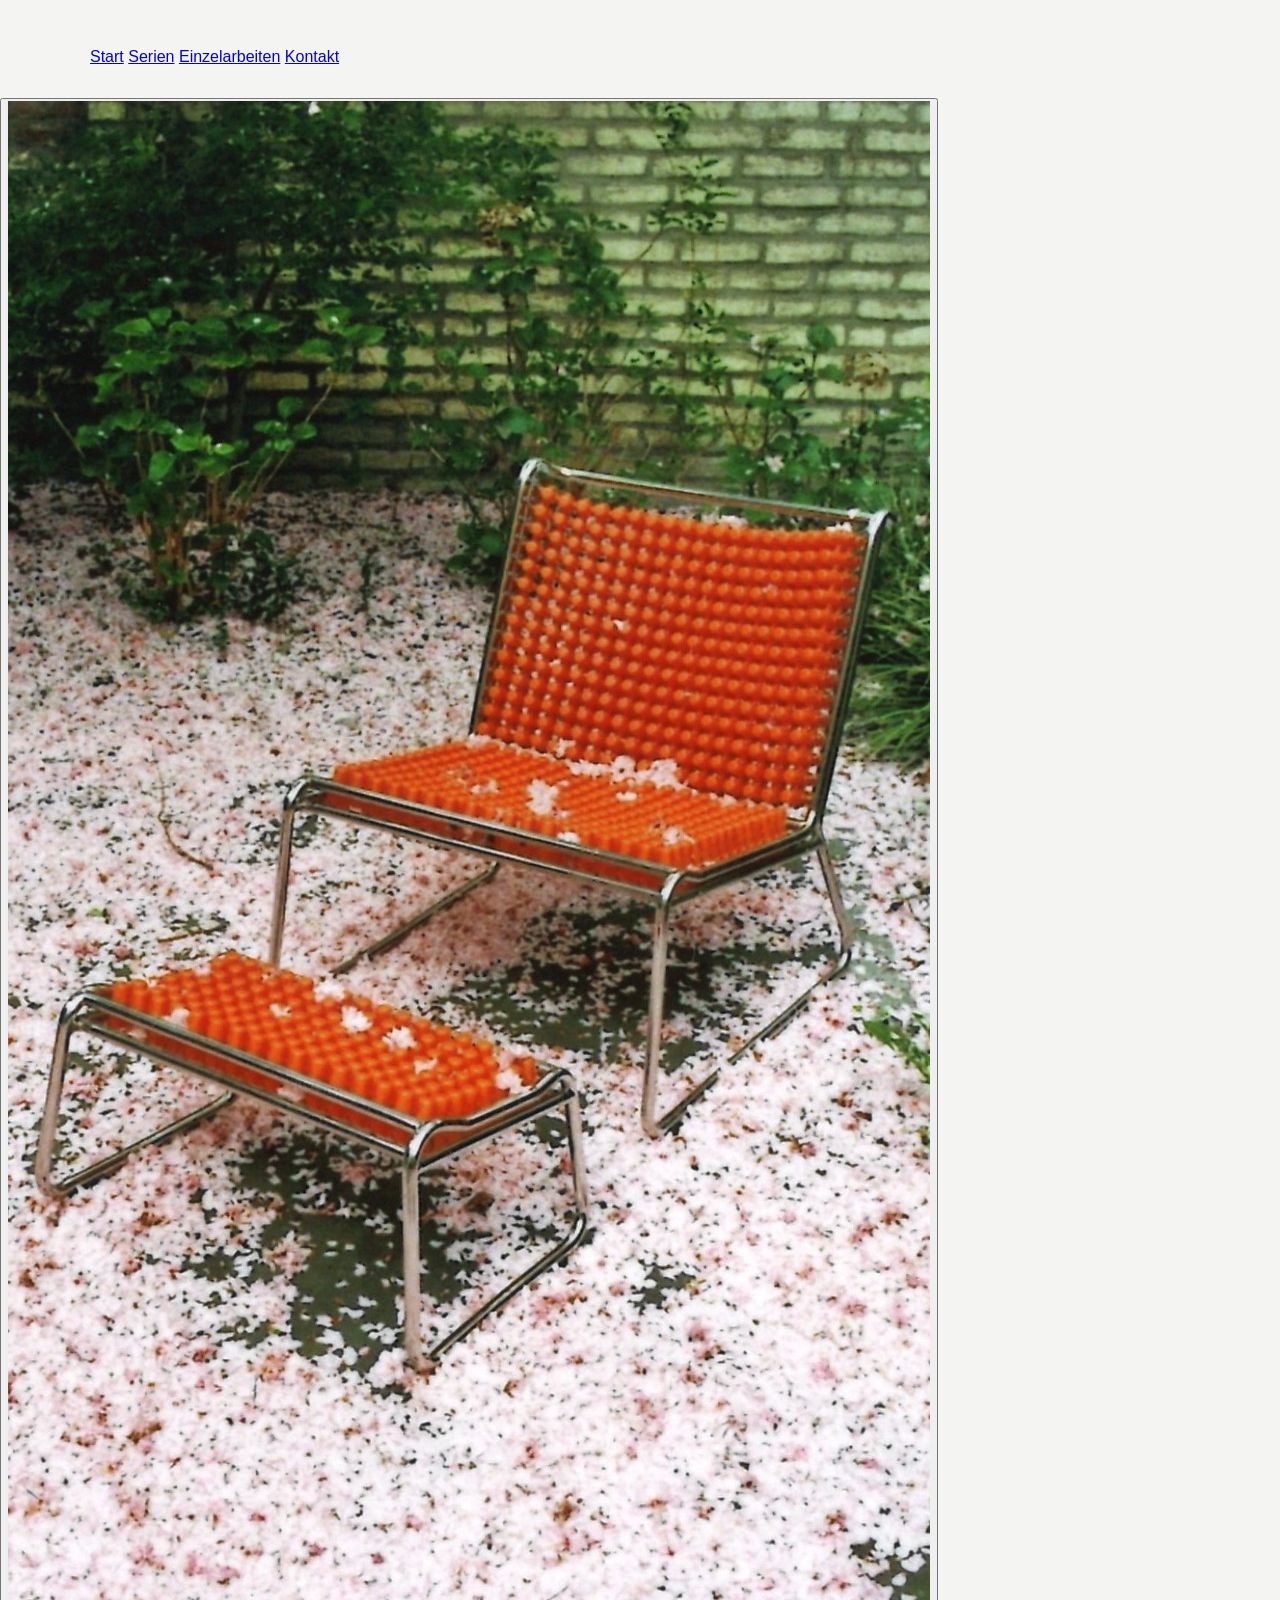
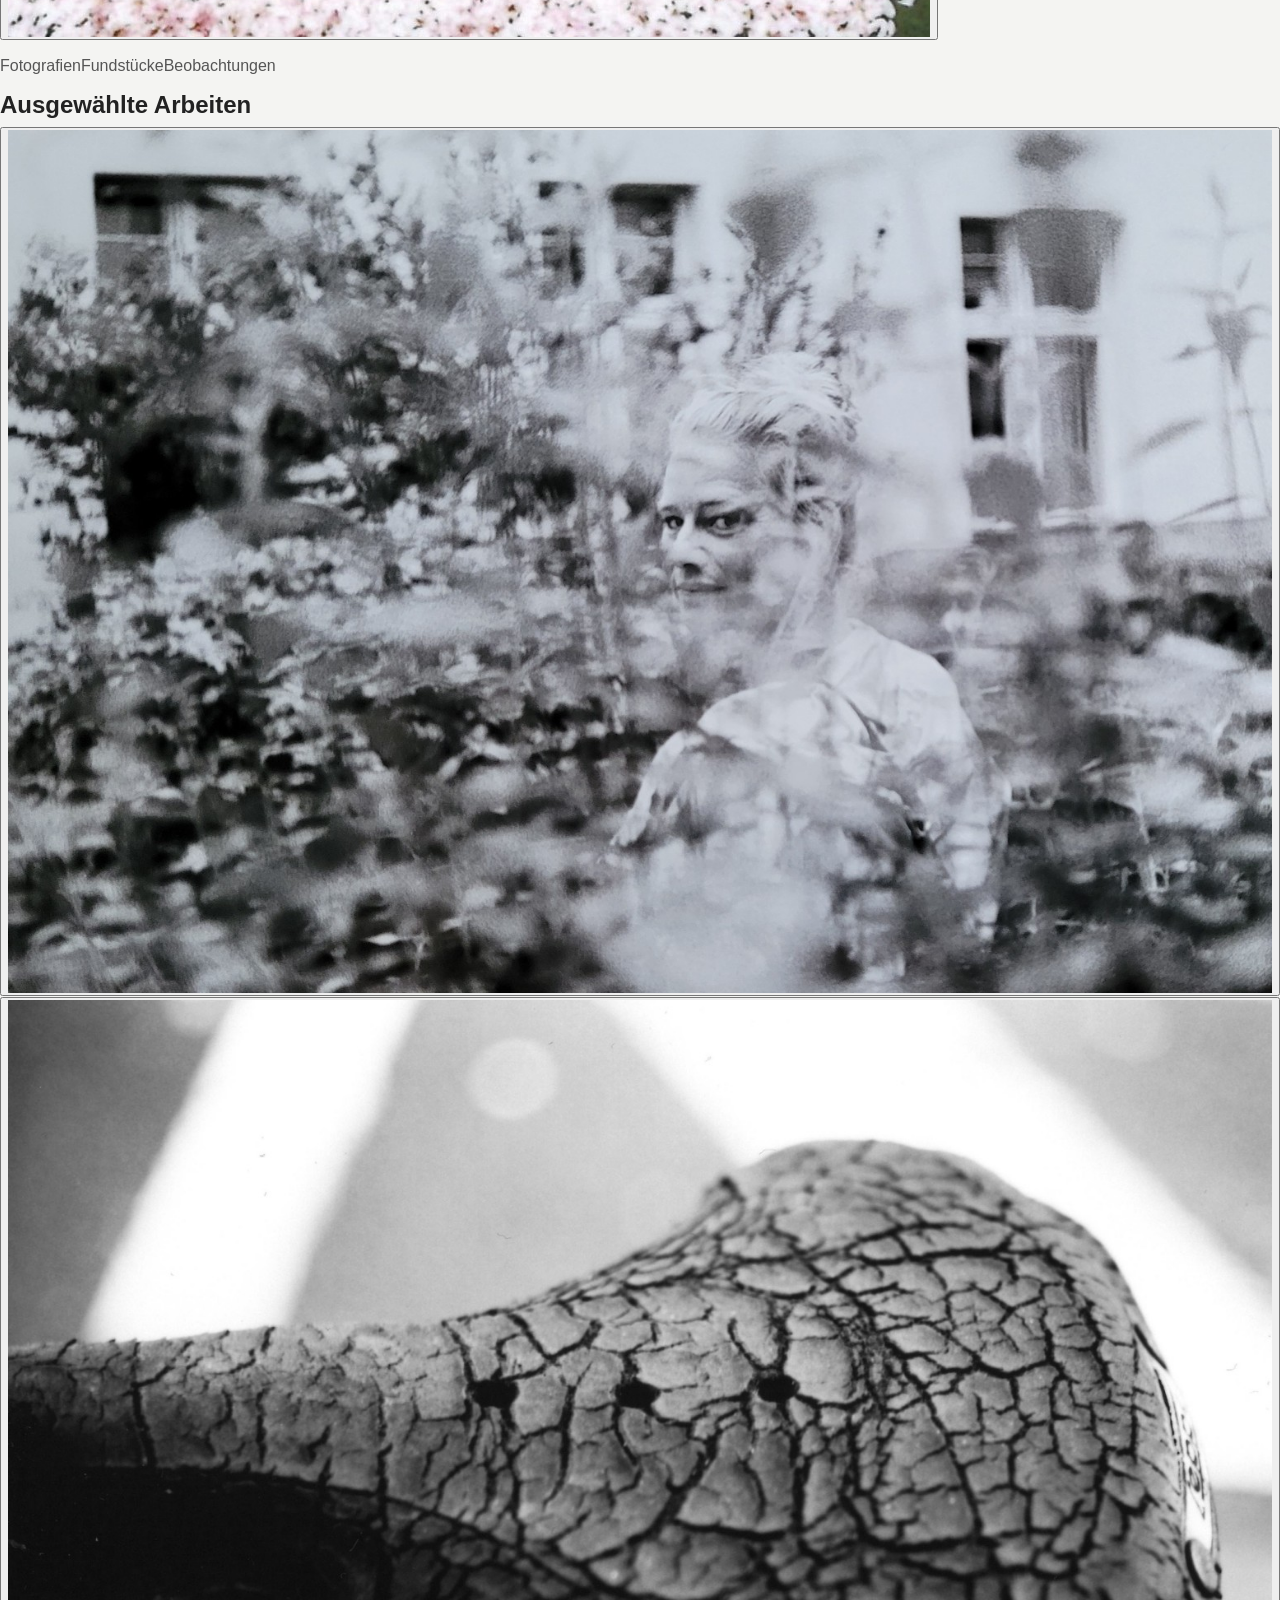
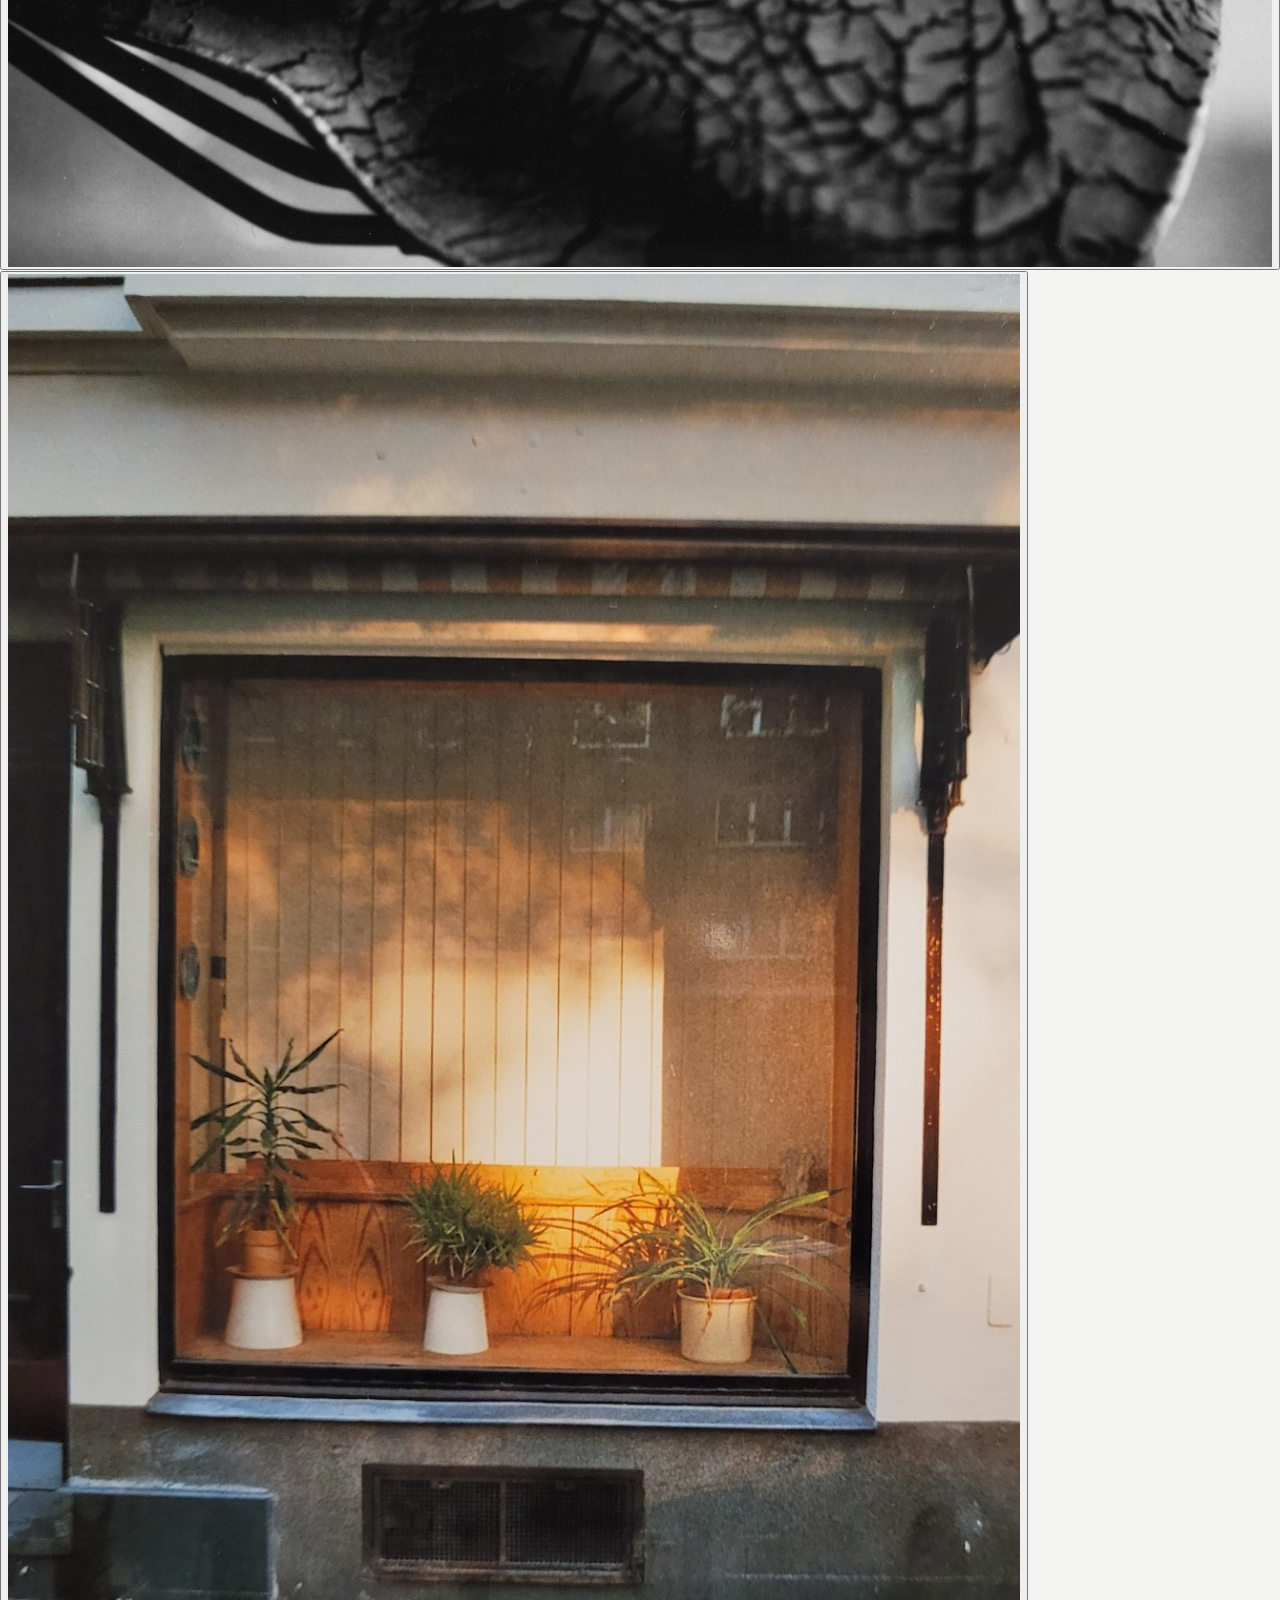
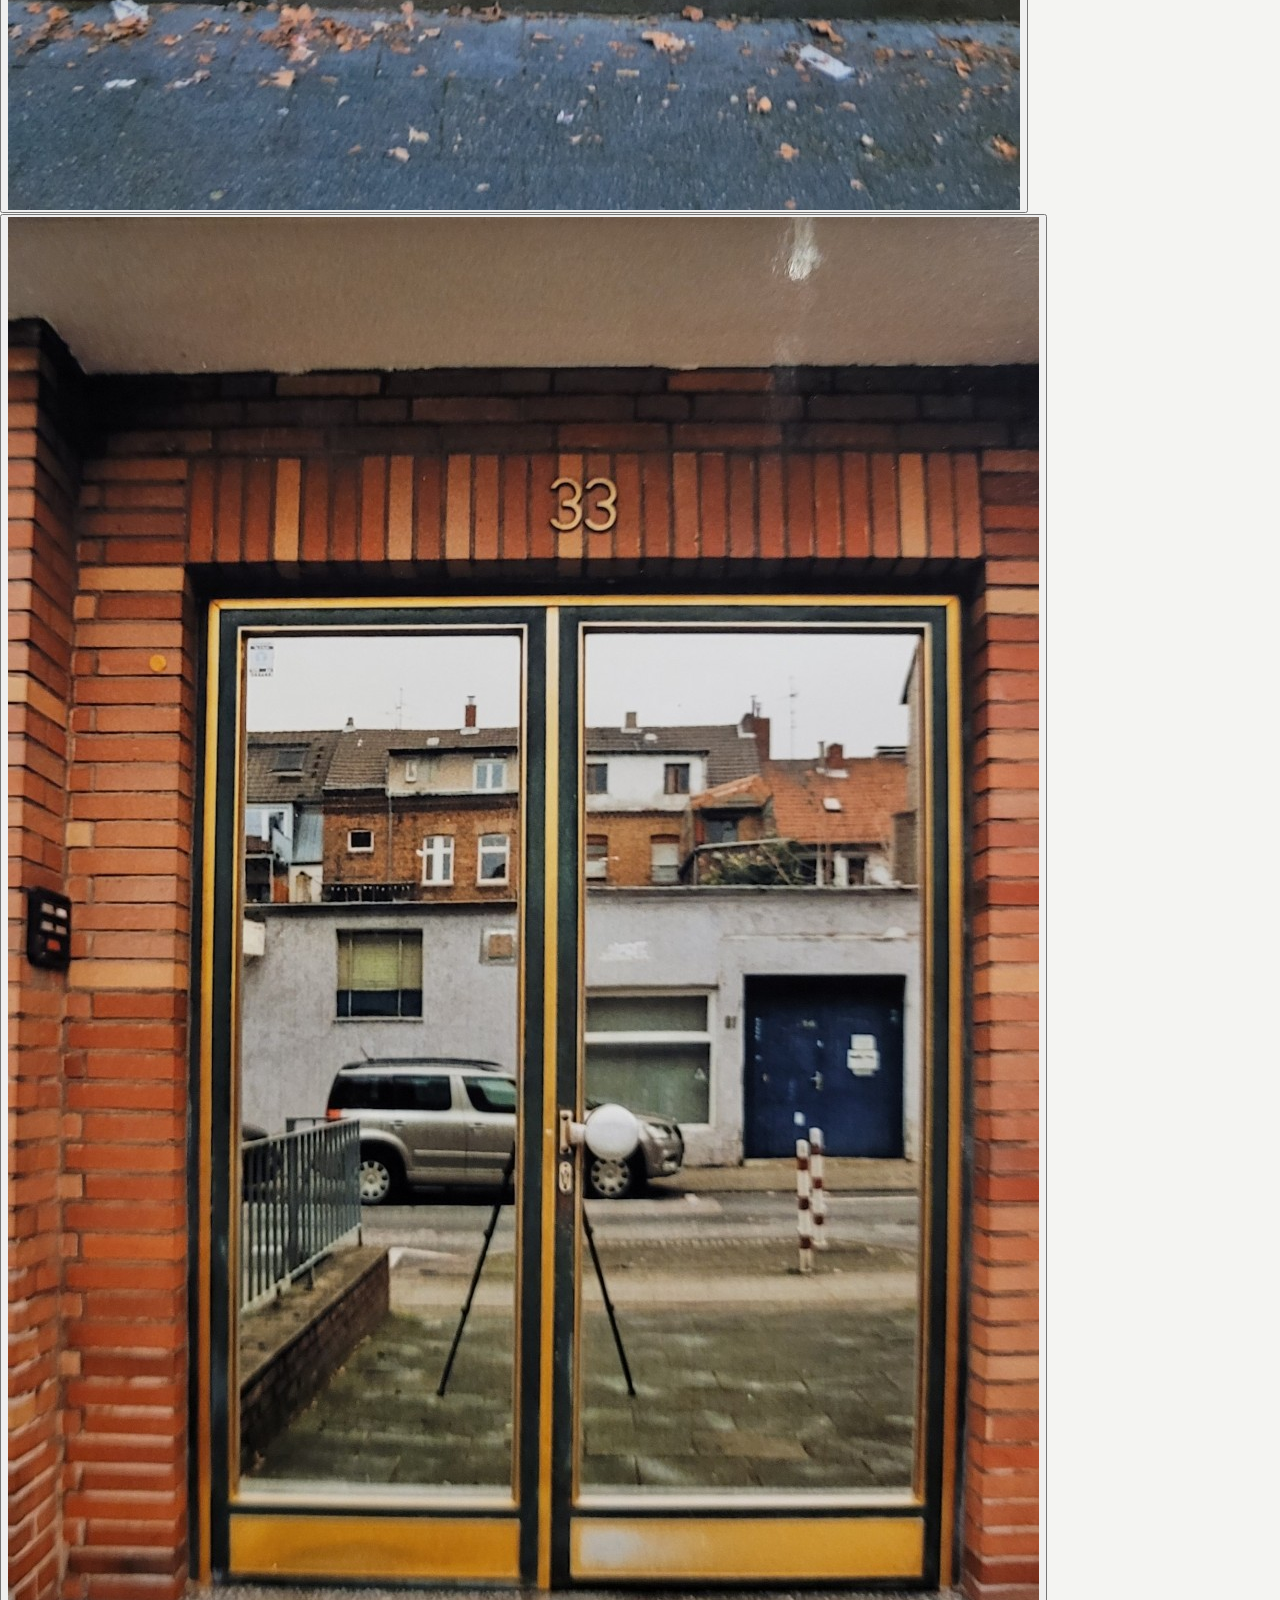
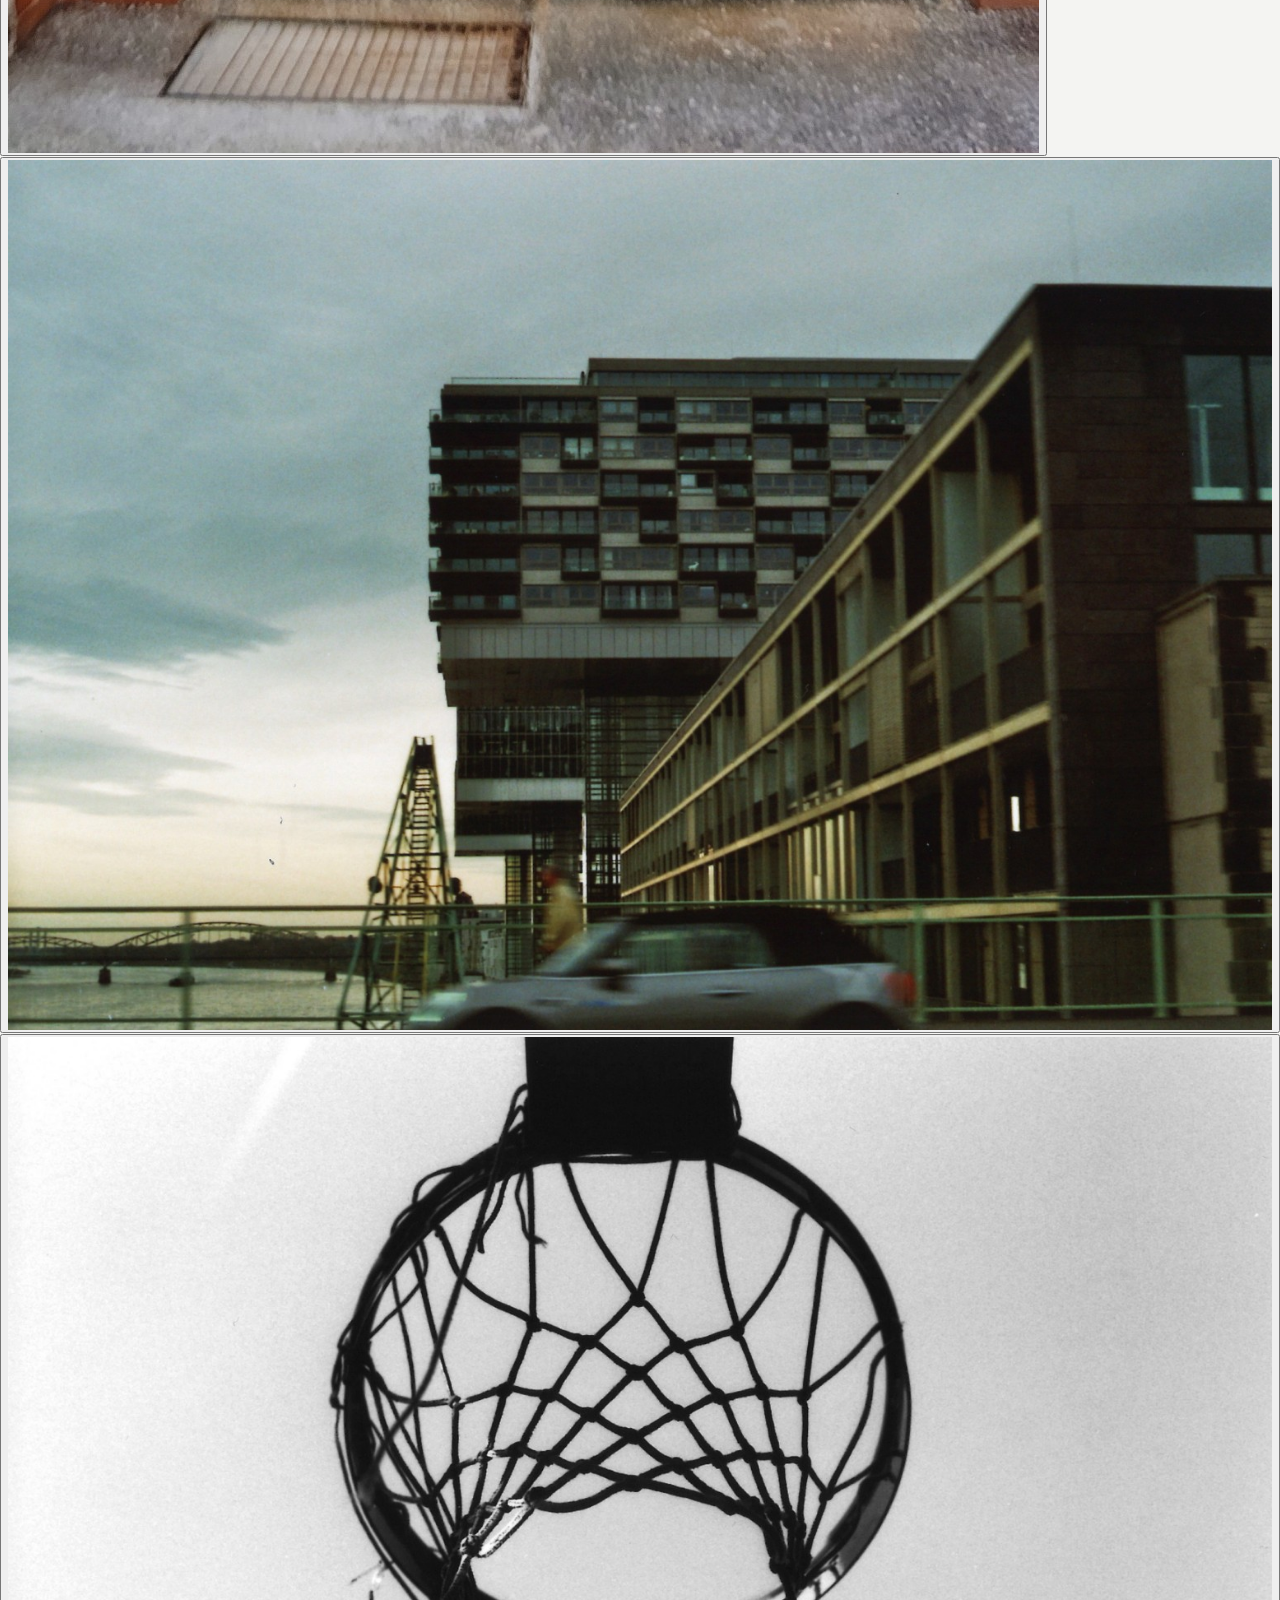
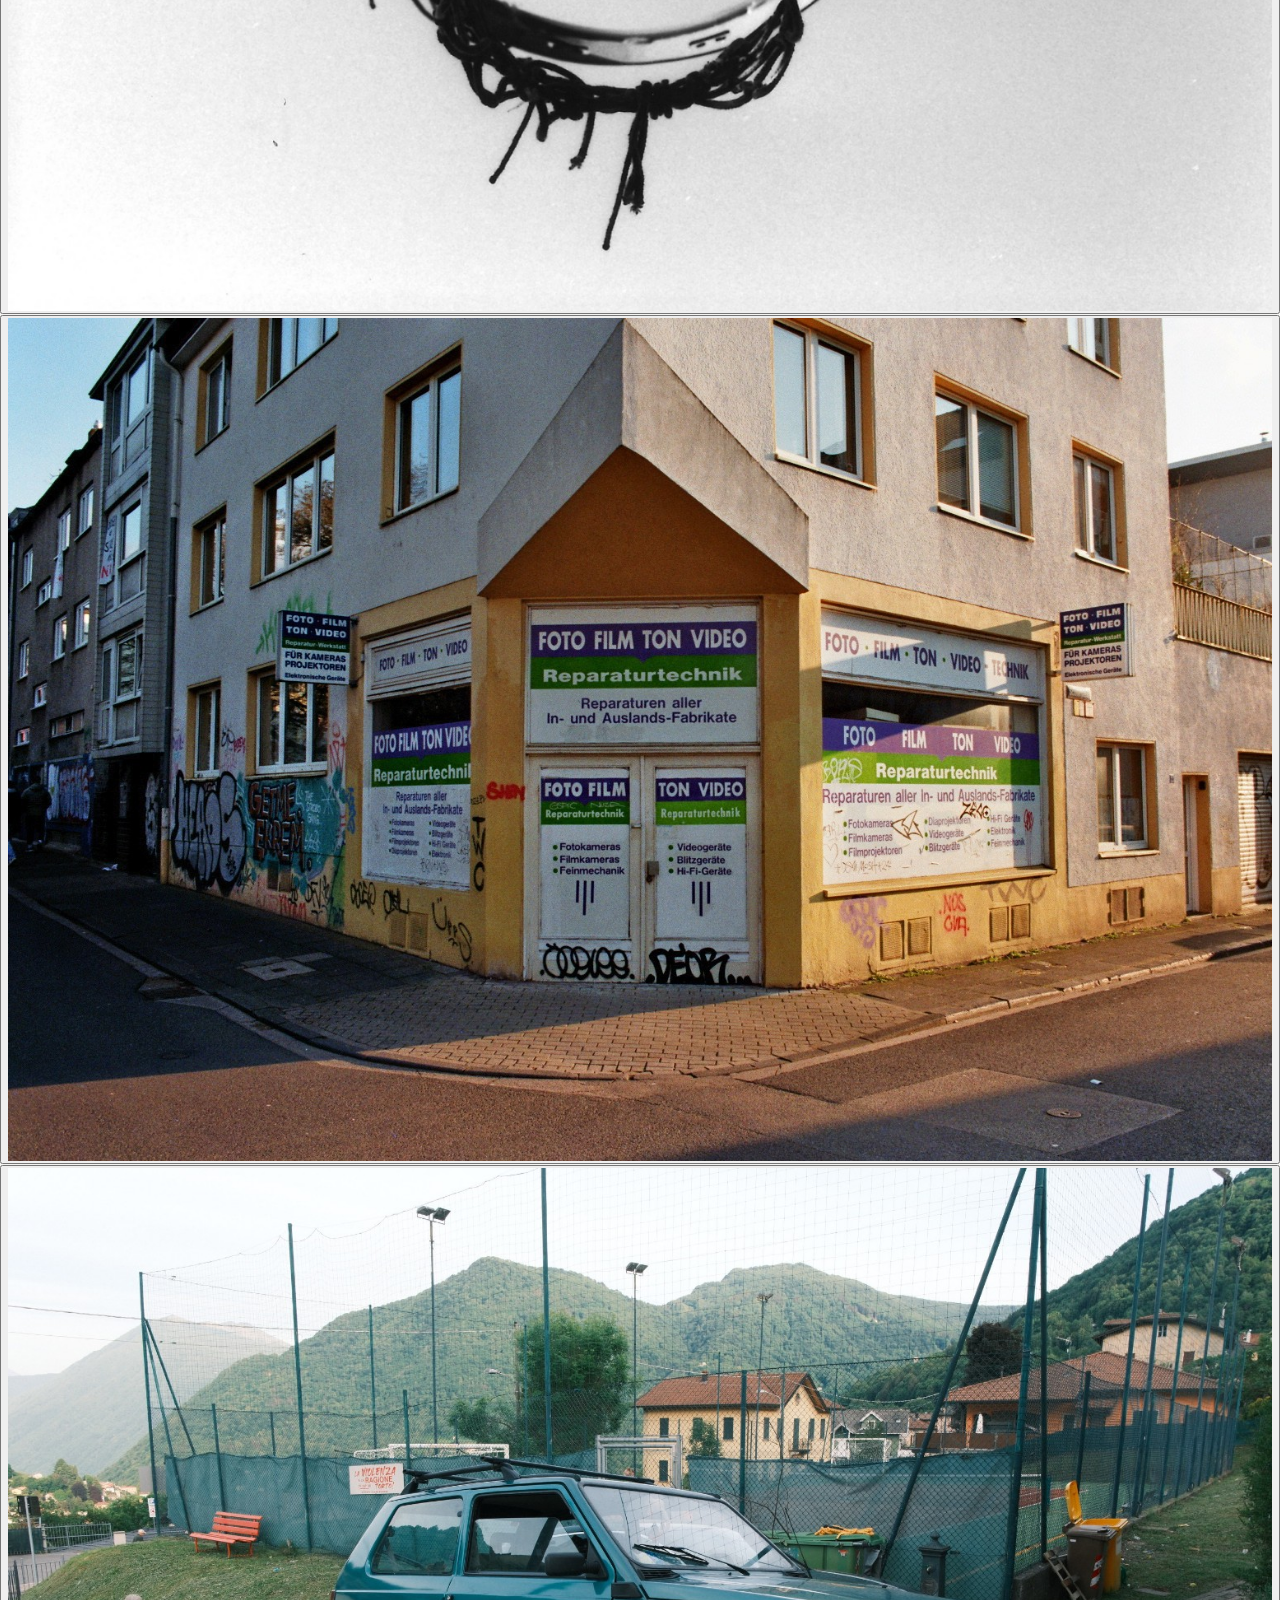
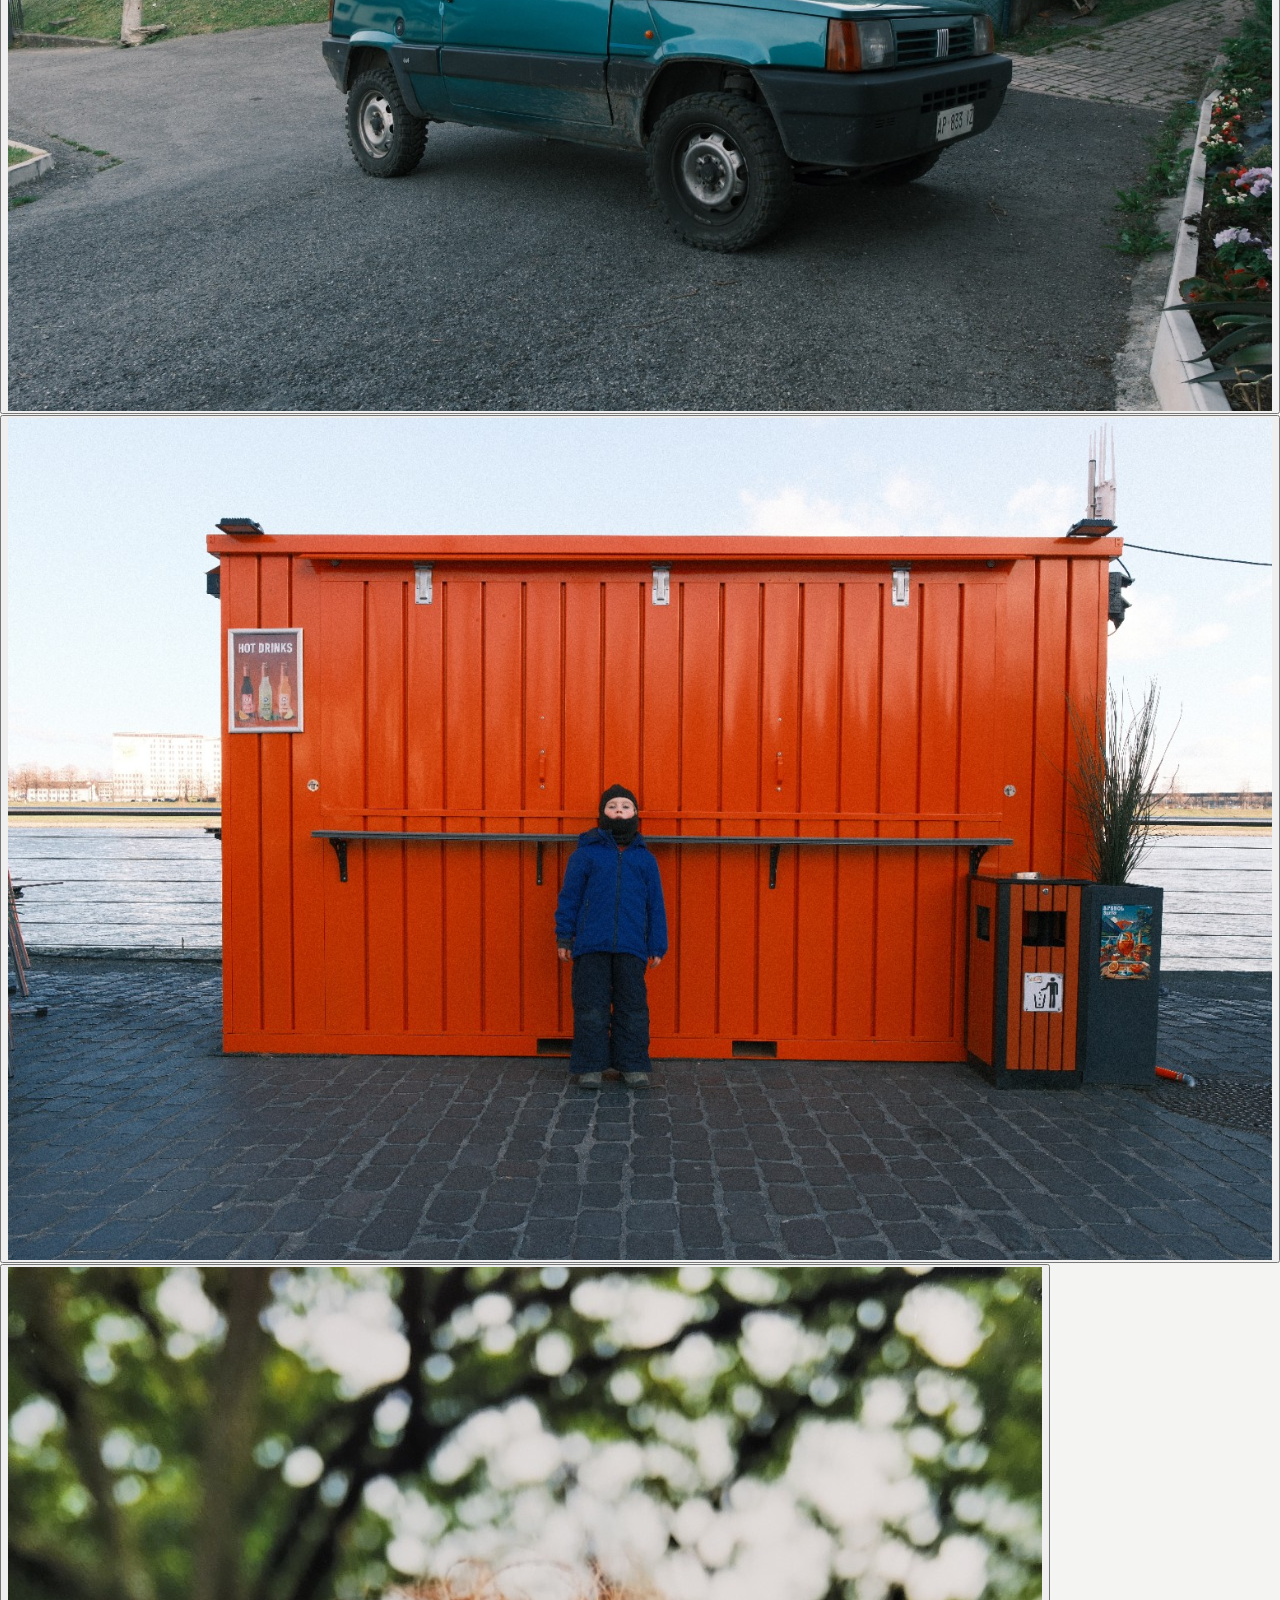
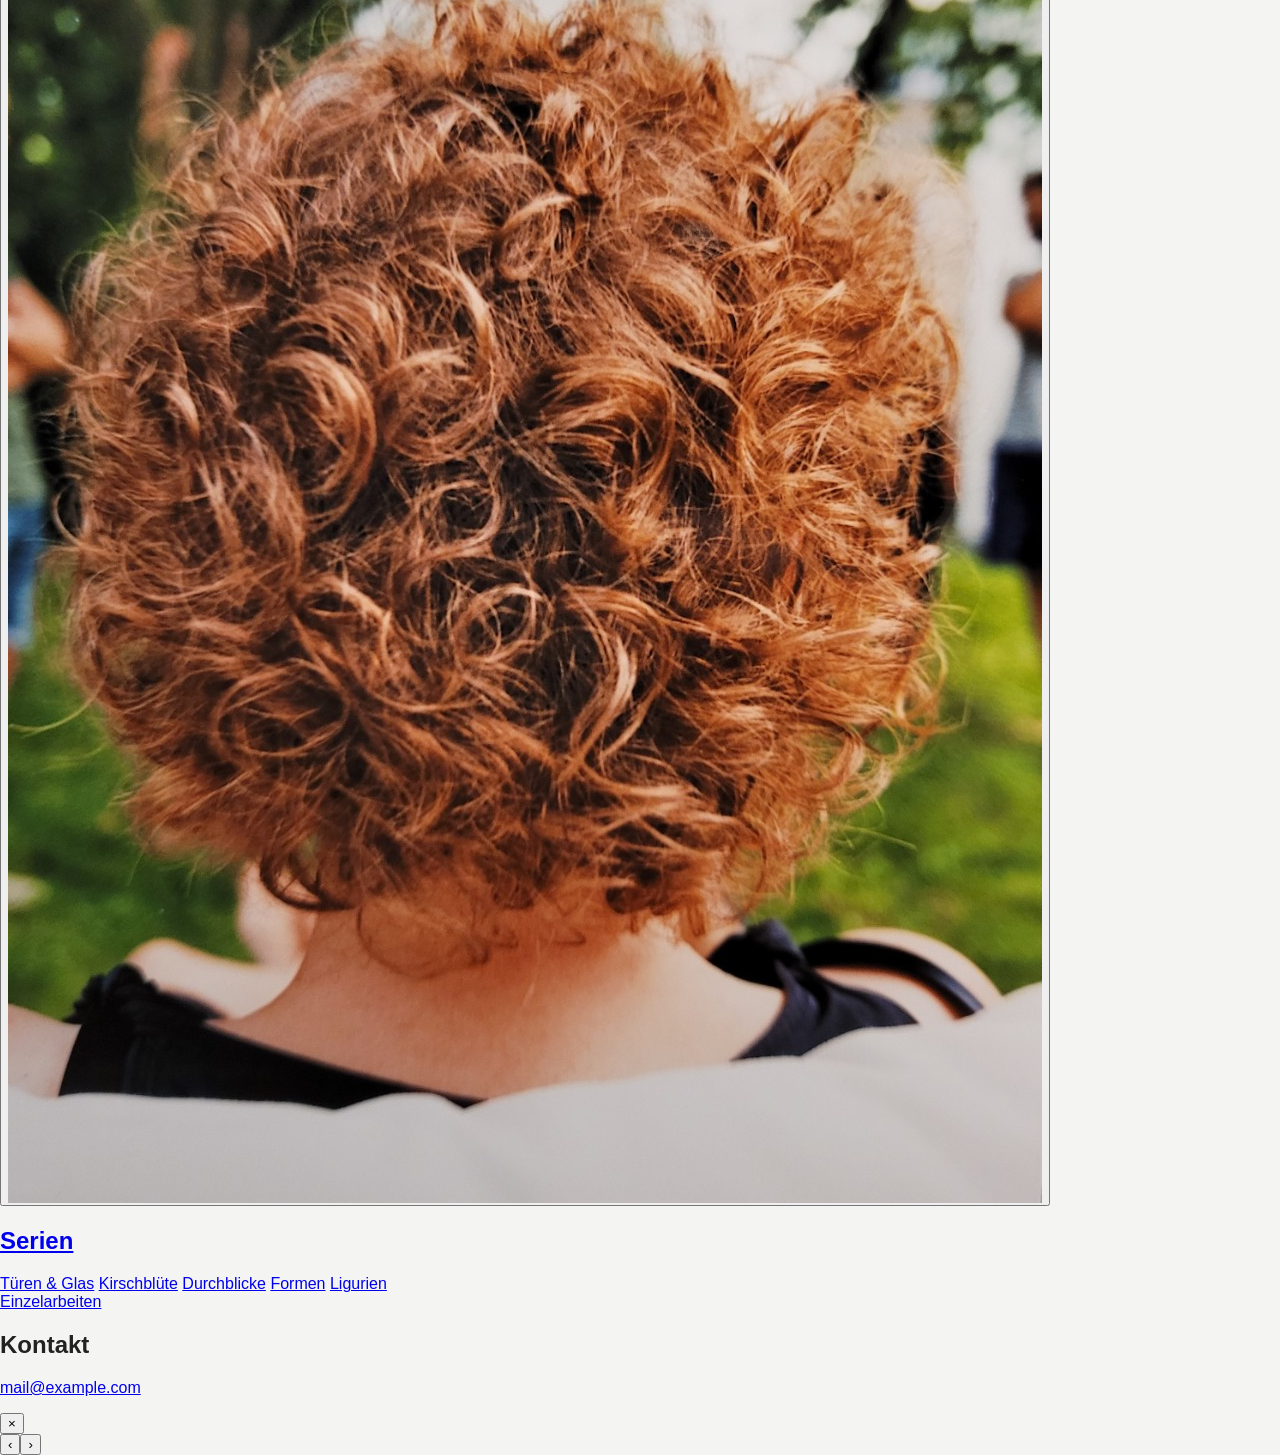
==== commit 6038fa48: "Add files via upload" ====
--- a/index.html
+++ b/index.html
@@ -1,25 +1,108 @@
-<!DOCTYPE html><html lang="de"><head><meta charset="UTF-8"><meta name="viewport" content="width=device-width, initial-scale=1.0"><title>Türen – Serie</title><link rel="stylesheet" href="style.css"></head><body><header><a class="back" href="../serien.html">← Serien</a><h1>Türen</h1><p class="intro">Eine typologische Serie von Hauseingängen. Version 1 mit 23 Türen.</p></header><main class="grid">
-<figure><img src="images/tuer01.jpg" alt="Tür 1"><figcaption>01</figcaption></figure>
-<figure><img src="images/tuer02.jpg" alt="Tür 2"><figcaption>02</figcaption></figure>
-<figure><img src="images/tuer03.jpg" alt="Tür 3"><figcaption>03</figcaption></figure>
-<figure><img src="images/tuer04.jpg" alt="Tür 4"><figcaption>04</figcaption></figure>
-<figure><img src="images/tuer05.jpg" alt="Tür 5"><figcaption>05</figcaption></figure>
-<figure><img src="images/tuer06.jpg" alt="Tür 6"><figcaption>06</figcaption></figure>
-<figure><img src="images/tuer07.jpg" alt="Tür 7"><figcaption>07</figcaption></figure>
-<figure><img src="images/tuer08.jpg" alt="Tür 8"><figcaption>08</figcaption></figure>
-<figure><img src="images/tuer09.jpg" alt="Tür 9"><figcaption>09</figcaption></figure>
-<figure><img src="images/tuer10.jpg" alt="Tür 10"><figcaption>10</figcaption></figure>
-<figure><img src="images/tuer11.jpg" alt="Tür 11"><figcaption>11</figcaption></figure>
-<figure><img src="images/tuer12.jpg" alt="Tür 12"><figcaption>12</figcaption></figure>
-<figure><img src="images/tuer13.jpg" alt="Tür 13"><figcaption>13</figcaption></figure>
-<figure><img src="images/tuer14.jpg" alt="Tür 14"><figcaption>14</figcaption></figure>
-<figure><img src="images/tuer15.jpg" alt="Tür 15"><figcaption>15</figcaption></figure>
-<figure><img src="images/tuer16.jpg" alt="Tür 16"><figcaption>16</figcaption></figure>
-<figure><img src="images/tuer17.jpg" alt="Tür 17"><figcaption>17</figcaption></figure>
-<figure><img src="images/tuer18.jpg" alt="Tür 18"><figcaption>18</figcaption></figure>
-<figure><img src="images/tuer19.jpg" alt="Tür 19"><figcaption>19</figcaption></figure>
-<figure><img src="images/tuer20.jpg" alt="Tür 20"><figcaption>20</figcaption></figure>
-<figure><img src="images/tuer21.jpg" alt="Tür 21"><figcaption>21</figcaption></figure>
-<figure><img src="images/tuer22.jpg" alt="Tür 22"><figcaption>22</figcaption></figure>
-<figure><img src="images/tuer23.jpg" alt="Tür 23"><figcaption>23</figcaption></figure>
-</main></body></html>+<!doctype html>
+<html lang="de">
+<head>
+  <meta charset="utf-8" />
+  <meta name="viewport" content="width=device-width, initial-scale=1" />
+  <title>Fotografien, Fundstücke, Beobachtungen</title>
+  <meta name="description" content="Fotografien, Fundstücke, Beobachtungen." />
+  <link rel="stylesheet" href="style.css?v=30" />
+</head>
+<body>
+  <header class="site-header" aria-label="Navigation">
+    <a class="site-name" href="index.html" aria-label="Startseite"></a>
+    <nav class="site-nav" aria-label="Hauptnavigation">
+      <a href="index.html">Start</a>
+    <a href="serien.html">Serien</a>
+    <a href="einzelarbeiten.html">Einzelarbeiten</a>
+      <a href="kontakt.html">Kontakt</a>
+    </nav>
+  </header>
+  <main>
+    <section class="hero" aria-label="Einstieg">
+      <button class="hero-trigger" data-full="hero-original-kirschblueten-stuhl.jpg" aria-label="Hero-Bild groß ansehen">
+        <img src="hero-kirschblueten-stuhl.jpg" alt="Orangefarbener Stuhl in einem Garten, umgeben von Kirschblütenblättern" />
+      </button>
+    </section>
+
+    <section class="intro" aria-label="Beschreibung">
+      <p class="claim"><span>Fotografien</span><span>Fundstücke</span><span>Beobachtungen</span></p>
+    </section>
+
+    <section class="works" aria-label="Ausgewählte Arbeiten">
+      <h1>Ausgewählte Arbeiten</h1>
+
+      <div class="work-grid">
+        <button class="work large" aria-label="Frau hinter Pflanzen ansehen">
+          <img src="01-frau-hinter-pflanzen.jpg" alt="Schwarzweißaufnahme einer Frau hinter Pflanzen und Spiegelungen" />
+        </button>
+
+        <button class="work" aria-label="Fahrradsattel ansehen">
+          <img src="02-fahrradsattel.jpg" alt="Schwarzweißaufnahme eines rissigen Fahrradsattels" />
+        </button>
+
+        <button class="work tall" aria-label="Fenster mit Pflanzen ansehen">
+          <img src="03-fenster-mit-pflanzen.jpg" alt="Fenster mit Pflanzen im warmen Innenlicht" />
+        </button>
+
+        <button class="work tall" aria-label="Tür Nr. 33 ansehen">
+          <img src="04-tuer-33.jpg" alt="Eingangstür mit Spiegelung der Straße und Hausnummer 33" />
+        </button>
+
+        <button class="work wide" aria-label="Kranhäuser ansehen">
+          <img src="05-kranhaeuser.jpg" alt="Kranhäuser und Brücke mit vorbeifahrendem Auto" />
+        </button>
+
+        <button class="work" aria-label="Basketballkorb ansehen">
+          <img src="06-basketballkorb.jpg" alt="Schwarzweißaufnahme eines Basketballkorbs von unten" />
+        </button>
+
+        <button class="work wide" aria-label="Foto Film Ton Video ansehen">
+          <img src="07-foto-film-ton-video.jpg" alt="Straßenecke mit altem Laden für Foto, Film, Ton und Video" />
+        </button>
+
+        <button class="work wide" aria-label="Fiat Panda ansehen">
+          <img src="08-fiat-panda.jpg" alt="Grüner Fiat Panda vor Sportplatz und Bergen" />
+        </button>
+
+        <button class="work wide" aria-label="Orange Wand ansehen">
+          <img src="09-kind-orangene-wand.jpg" alt="Kind vor einer orangefarbenen Wand am Wasser" />
+        </button>
+
+        <button class="work tall" aria-label="Lockenkopf ansehen">
+          <img src="10-lockenkopf.jpg" alt="Lockenkopf von hinten vor unscharfem Grün" />
+        </button>
+      </div>
+    </section>
+
+    <section class="projects home-links" aria-label="Serien">
+      <h2><a class="section-heading-link" href="serien.html">Serien</a></h2>
+      <nav class="compact-link-list" aria-label="Serienauswahl">
+        <a href="tueren-glas.html">Türen &amp; Glas</a>
+        <a href="kirschbluete.html">Kirschblüte</a>
+        <a href="durchblicke.html">Durchblicke</a>
+        <a href="formen.html">Formen</a>
+        <a href="ligurien.html">Ligurien</a>
+      </nav>
+    </section>
+
+    <section class="single-works home-links standalone-link" aria-label="Einzelarbeiten">
+      <nav class="compact-link-list" aria-label="Einzelarbeiten">
+        <a href="einzelarbeiten.html">Einzelarbeiten</a>
+      </nav>
+    </section>
+
+    <section class="contact" aria-label="Kontakt">
+      <h2>Kontakt</h2>
+      <p><a href="mailto:mail@example.com">mail@example.com</a></p>
+    </section>
+  </main>
+
+  <div class="lightbox" id="lightbox" aria-hidden="true" role="dialog" aria-label="Bildansicht">
+    <button class="close" id="closeLightbox" aria-label="Bild schließen">×</button>
+    <img id="lightboxImage" src="" alt="" />
+    <div class="caption" id="caption"></div>
+  </div>
+
+  <script src="script.js?v=30"></script>
+</body>
+</html>
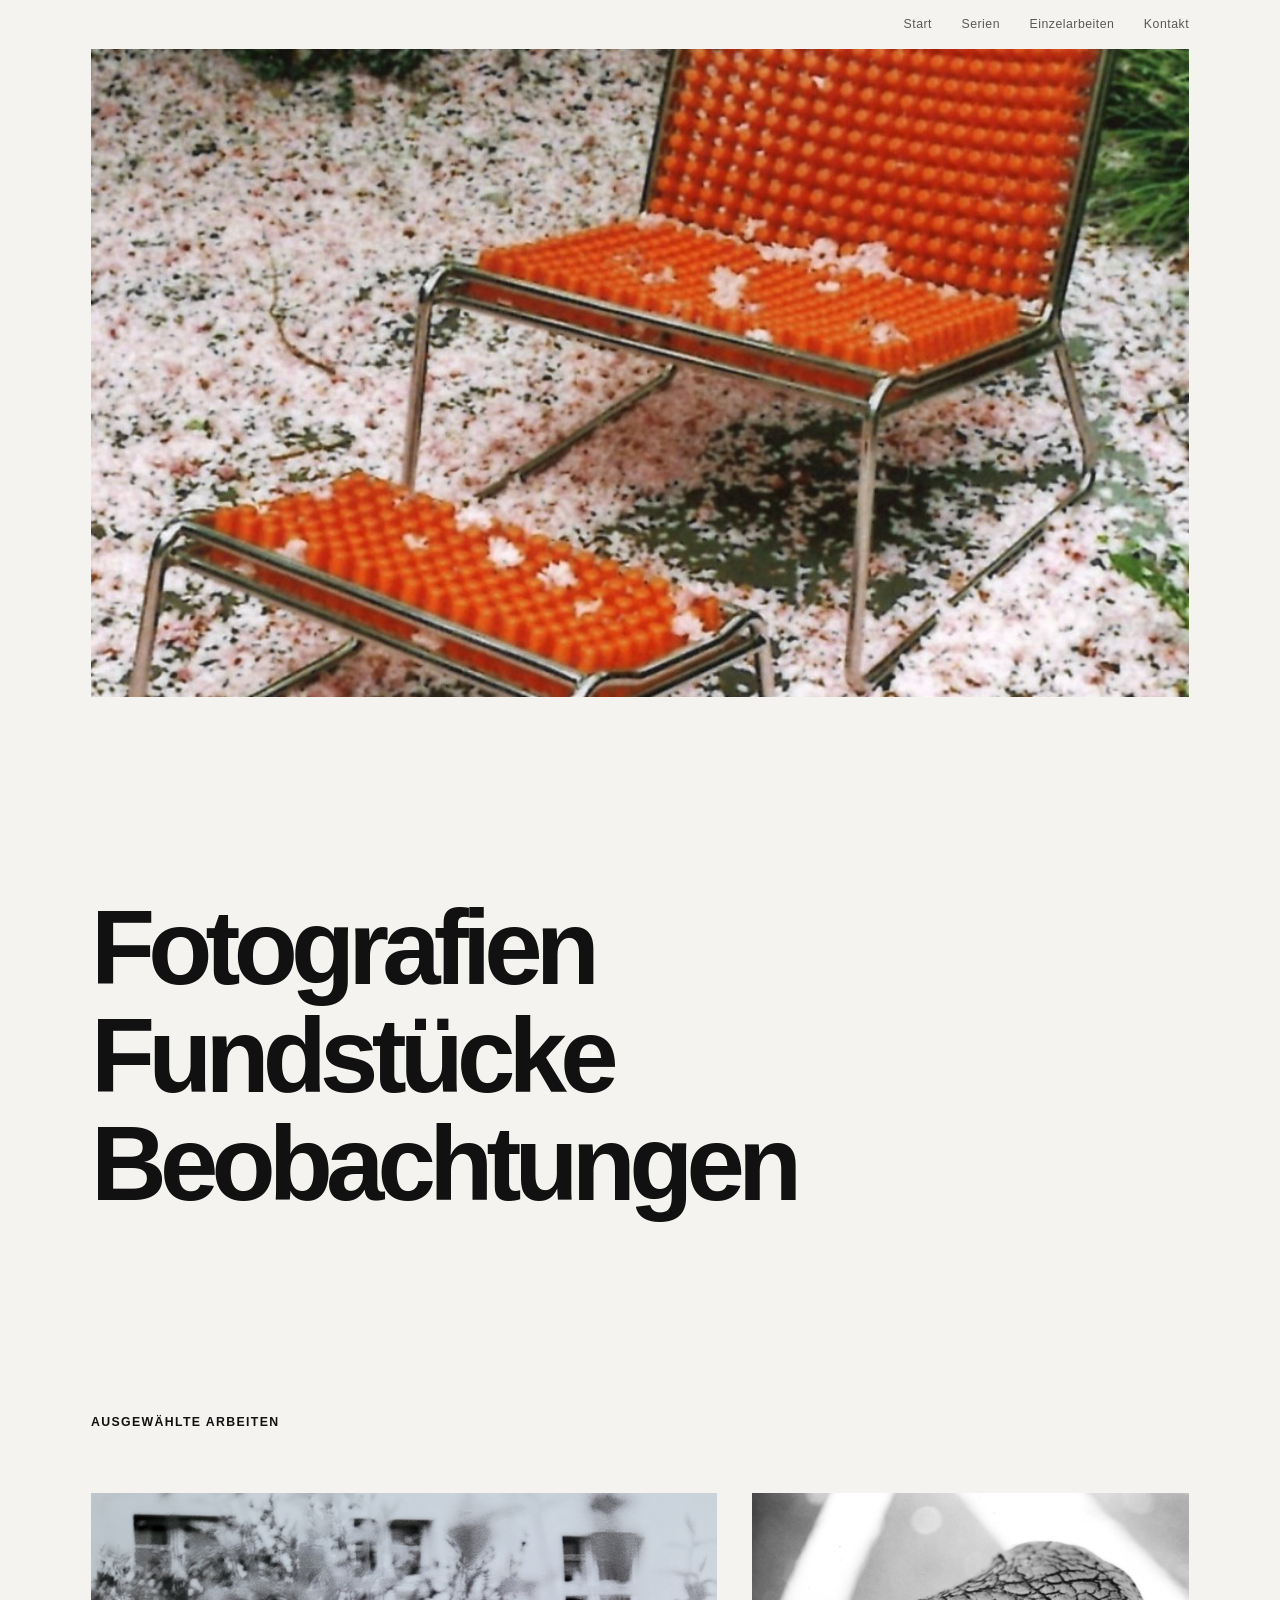
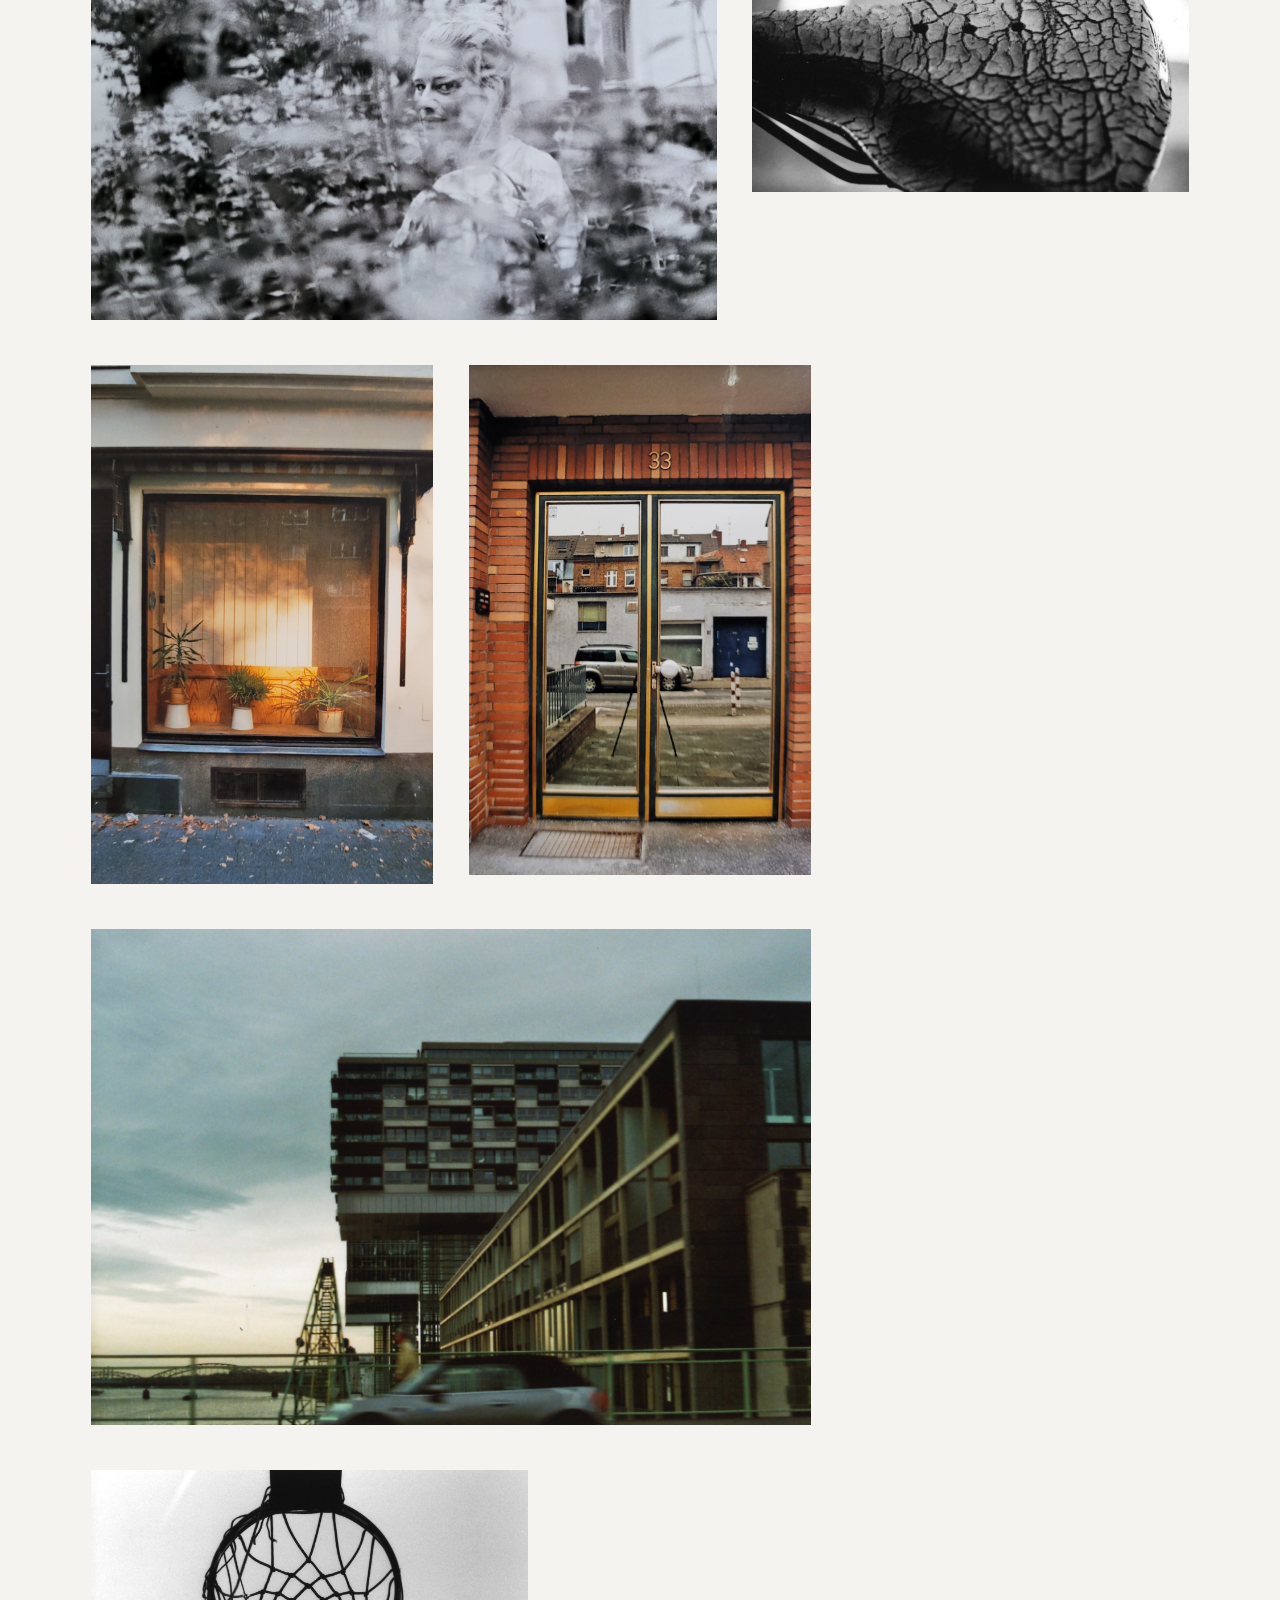
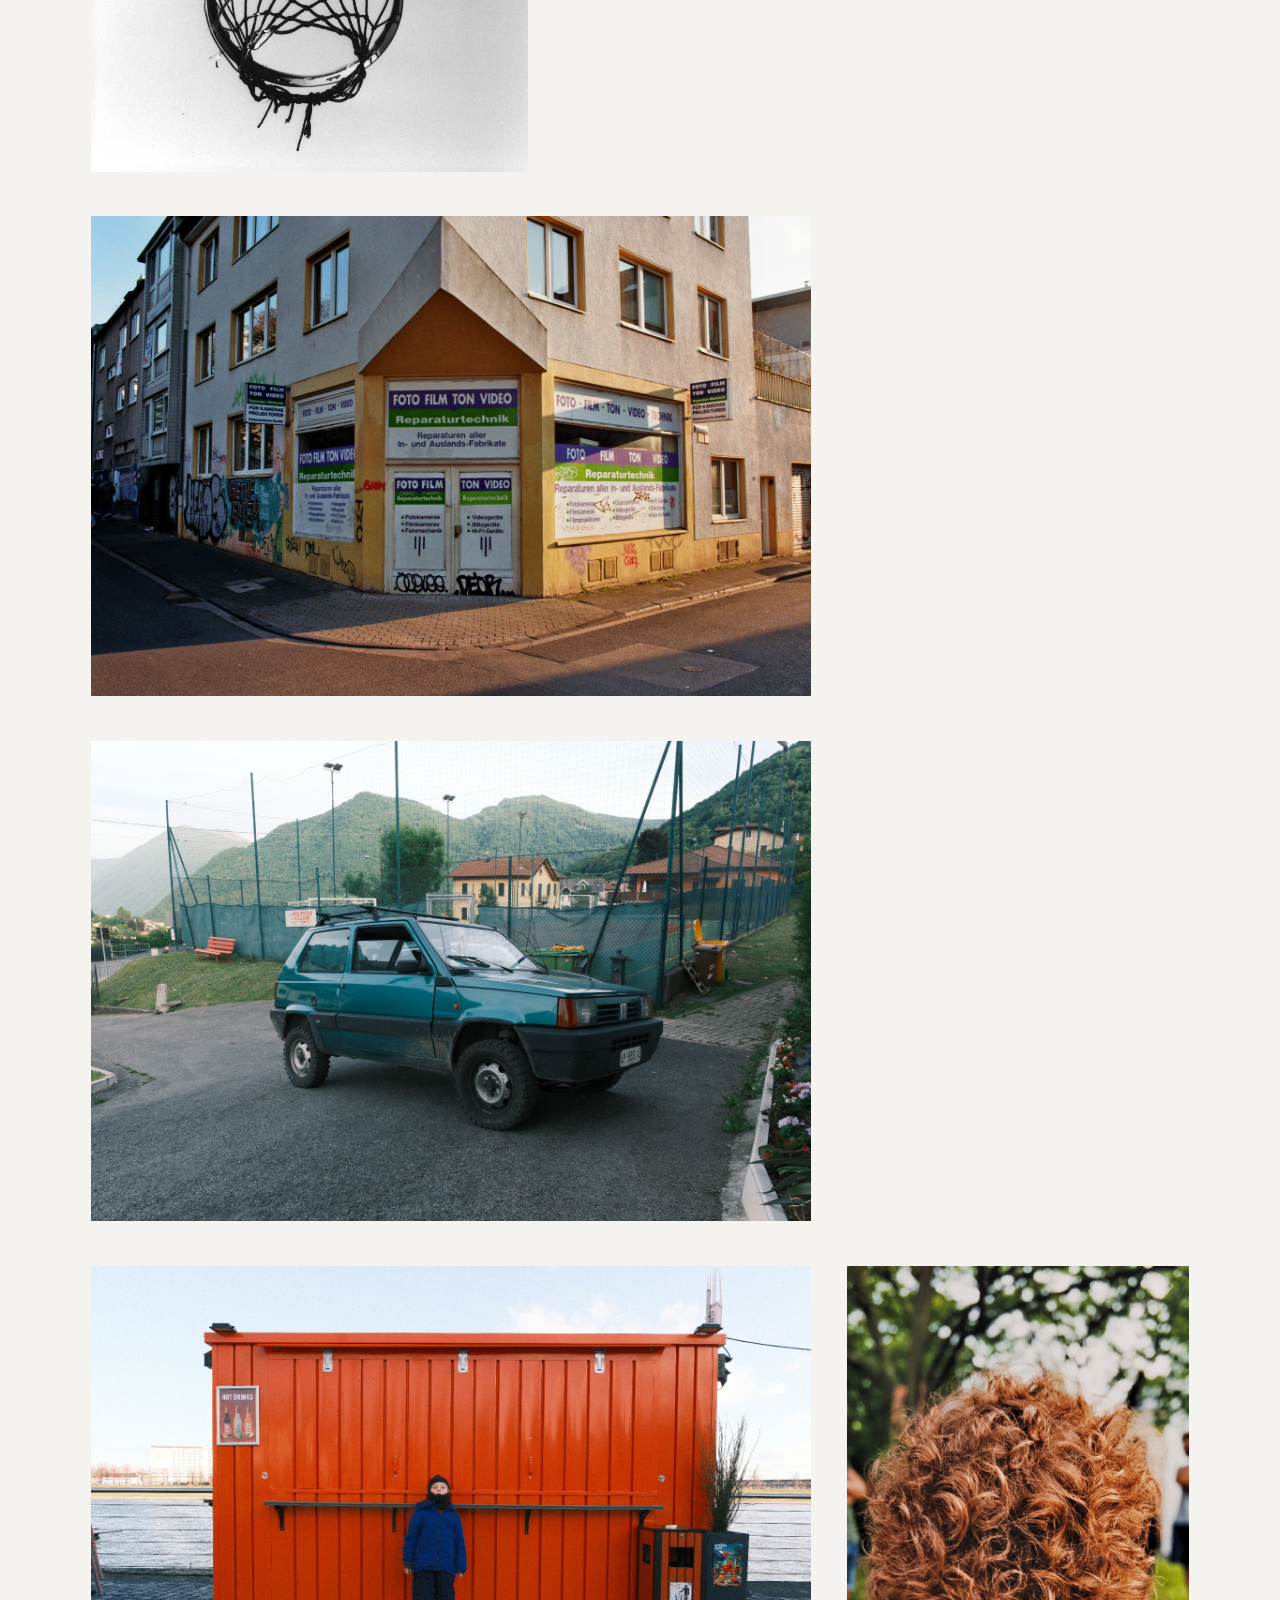
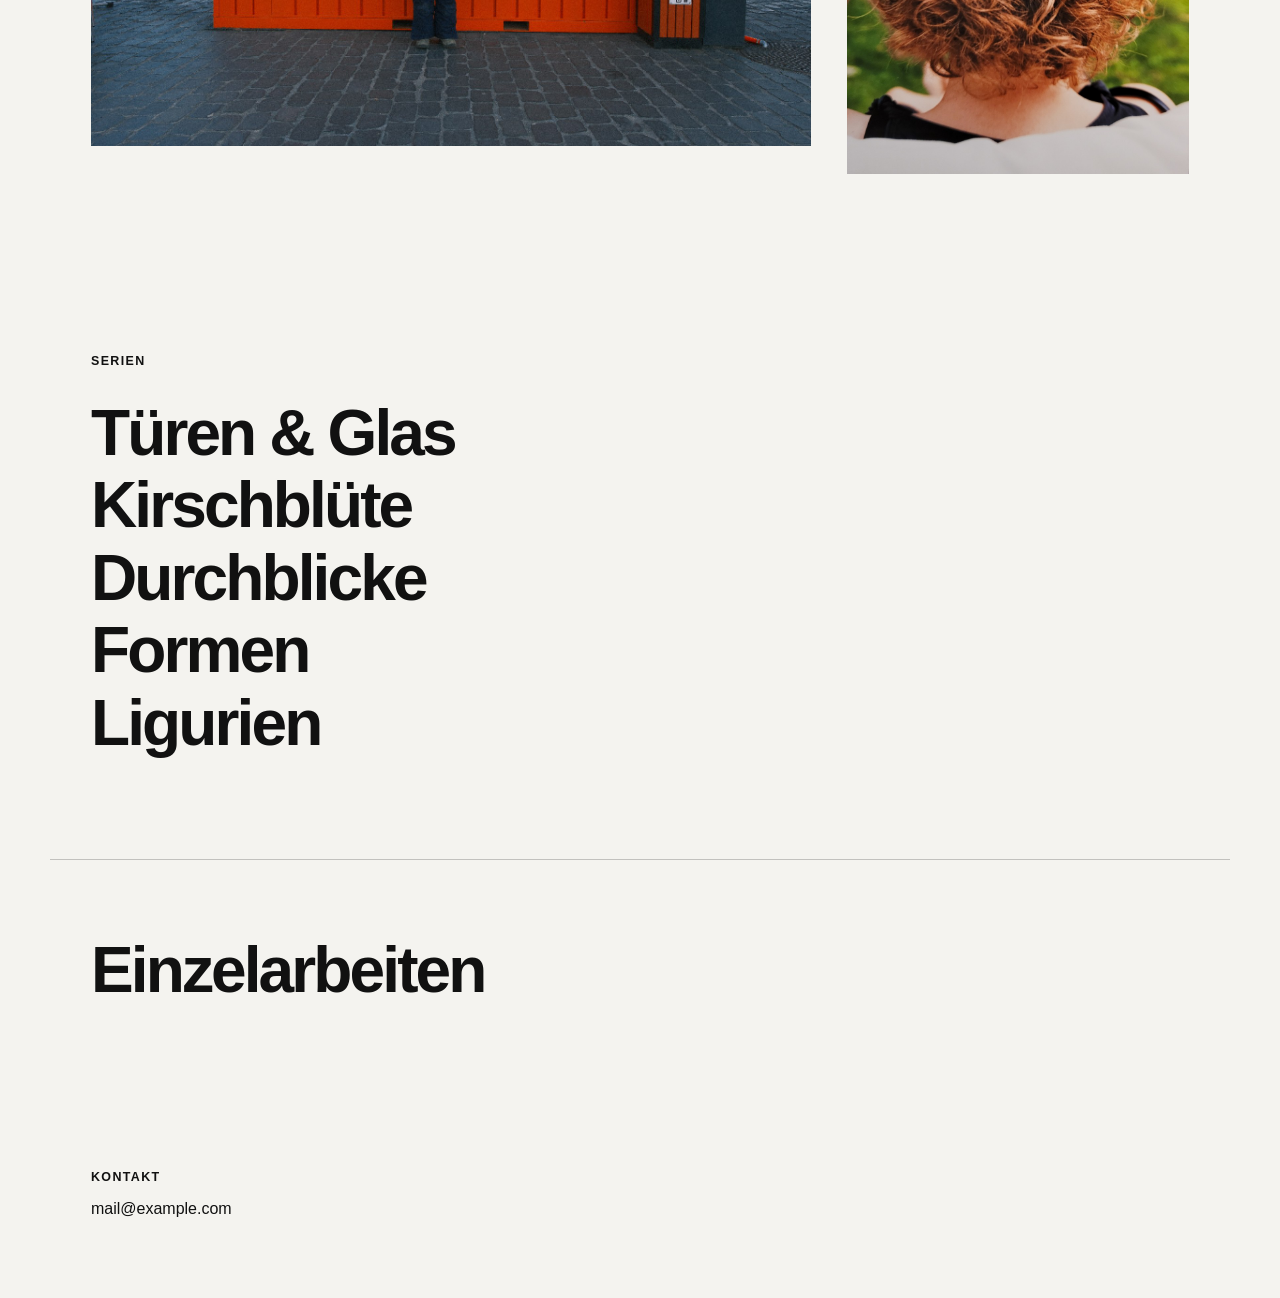
==== commit 3eca1199: "Add files via upload" ====
--- a/index.html
+++ b/index.html
@@ -5,7 +5,7 @@
   <meta name="viewport" content="width=device-width, initial-scale=1" />
   <title>Fotografien, Fundstücke, Beobachtungen</title>
   <meta name="description" content="Fotografien, Fundstücke, Beobachtungen." />
-  <link rel="stylesheet" href="style.css?v=30" />
+  <link rel="stylesheet" href="style.css?v=32" />
 </head>
 <body>
   <header class="site-header" aria-label="Navigation">
@@ -103,6 +103,6 @@
     <div class="caption" id="caption"></div>
   </div>
 
-  <script src="script.js?v=30"></script>
+  <script src="script.js?v=32"></script>
 </body>
 </html>
--- a/style.css
+++ b/style.css
@@ -1,9 +1,339 @@
-body{font-family:Arial,sans-serif;margin:0;background:#f4f4f2;color:#222}
-header{max-width:1100px;margin:48px auto 32px;padding:0 20px}
-.back{text-decoration:none;color:#666}
-h1{margin:.5rem 0}
-.intro{max-width:650px;color:#555}
-.grid{max-width:1200px;margin:0 auto 60px;padding:0 20px;display:grid;grid-template-columns:repeat(auto-fit,minmax(220px,1fr));gap:22px}
-figure{margin:0;background:#fff;padding:10px;box-shadow:0 2px 8px rgba(0,0,0,.08)}
-img{display:block;width:100%}
-figcaption{text-align:center;color:#777;padding-top:8px;font-size:.8rem}
+:root{
+  --bg:#f4f3ef;
+  --text:#111;
+  --muted:#595959;
+  --line:rgba(17,17,17,.22);
+  --page:1180px;
+  --pad:clamp(1.15rem,3.2vw,3rem);
+}
+*{box-sizing:border-box}
+html{scroll-behavior:smooth}
+body{
+  margin:0;
+  background:var(--bg);
+  color:var(--text);
+  font-family:Arial,Helvetica,sans-serif;
+  font-weight:400;
+  overflow-x:hidden;
+}
+img{max-width:100%;display:block}
+a{color:inherit}
+button{font:inherit}
+.site-header{
+  width:min(var(--page),100%);
+  margin:0 auto;
+  padding:1.15rem var(--pad);
+  display:flex;
+  align-items:center;
+  justify-content:space-between;
+  gap:2rem;
+}
+.site-name{display:block;min-width:1px;min-height:1px;text-decoration:none}
+.site-nav{
+  margin-left:auto;
+  display:flex;
+  align-items:center;
+  justify-content:flex-end;
+  flex-wrap:wrap;
+  gap:clamp(.95rem,2.3vw,2rem);
+}
+.site-nav a{
+  text-decoration:none;
+  font-size:.77rem;
+  line-height:1;
+  letter-spacing:.04em;
+  opacity:.68;
+}
+.site-nav a:hover,.site-nav a[aria-current="page"]{opacity:1}
+
+main{width:100%}
+.hero{
+  width:min(var(--page),100%);
+  margin:0 auto;
+  padding:0 var(--pad);
+}
+.hero-trigger,.work{
+  border:0;
+  padding:0;
+  margin:0;
+  background:transparent;
+  cursor:zoom-in;
+}
+.hero-trigger{display:block;width:100%}
+.hero-trigger img{
+  width:100%;
+  height:min(72vh,840px);
+  object-fit:cover;
+  object-position:center;
+}
+.intro{
+  width:min(var(--page),100%);
+  margin:0 auto;
+  padding:clamp(6rem,15vw,13rem) var(--pad) clamp(7rem,15vw,13rem);
+}
+.claim{
+  margin:0;
+  max-width:100%;
+  font-size:clamp(3.2rem,8.2vw,8.4rem);
+  line-height:.94;
+  letter-spacing:-.065em;
+  font-weight:700;
+}
+.claim span{display:block;margin:.09em 0}
+
+.works{
+  width:min(var(--page),100%);
+  margin:0 auto;
+  padding:0 var(--pad) clamp(8rem,14vw,13rem);
+}
+.works>h1{
+  margin:0 0 clamp(2rem,5vw,4rem);
+  font-size:.77rem;
+  text-transform:uppercase;
+  letter-spacing:.11em;
+  font-weight:700;
+}
+.work-grid{
+  display:grid;
+  grid-template-columns:repeat(12,minmax(0,1fr));
+  gap:clamp(1.4rem,3.5vw,4.2rem) clamp(1rem,2.8vw,3rem);
+  align-items:start;
+}
+.work{grid-column:span 5}
+.work.large{grid-column:span 7}
+.work.wide{grid-column:span 8}
+.work.tall{grid-column:span 4}
+.work img{
+  width:100%;
+  height:auto;
+  object-fit:contain;
+  transition:opacity .2s ease;
+}
+.work:hover img{opacity:.88}
+
+.home-links,.contact{
+  width:min(var(--page),100%);
+  margin:0 auto;
+  padding-left:var(--pad);
+  padding-right:var(--pad);
+}
+.home-links{padding-bottom:clamp(4rem,8vw,7rem)}
+.home-links h2{
+  margin:0 0 2rem;
+  font-size:.78rem;
+  text-transform:uppercase;
+  letter-spacing:.11em;
+}
+.section-heading-link{text-decoration:none}
+.compact-link-list{
+  display:flex;
+  flex-direction:column;
+  align-items:flex-start;
+  gap:.38rem;
+}
+.compact-link-list a{
+  text-decoration:none;
+  font-size:clamp(2rem,5vw,4.7rem);
+  line-height:1.04;
+  letter-spacing:-.045em;
+  font-weight:700;
+}
+.compact-link-list a:hover{opacity:.58}
+.standalone-link{
+  border-top:1px solid var(--line);
+  padding-top:clamp(3rem,6vw,5rem);
+}
+.contact{
+  padding-top:clamp(2rem,5vw,4rem);
+  padding-bottom:5rem;
+}
+.contact h2{
+  margin:0 0 1rem;
+  font-size:.78rem;
+  text-transform:uppercase;
+  letter-spacing:.11em;
+}
+.contact p{margin:0}
+.contact a{text-decoration:none}
+
+.page{
+  width:min(var(--page),100%);
+  margin:0 auto;
+  padding:clamp(4rem,8vw,7rem) var(--pad) 8rem;
+}
+.page-title{
+  margin:0;
+  font-size:clamp(4rem,10vw,9rem);
+  line-height:.9;
+  letter-spacing:-.065em;
+  font-weight:500;
+}
+.page-intro{
+  max-width:44rem;
+  margin:2.1rem 0 clamp(6rem,11vw,10rem);
+  font-size:clamp(1rem,1.6vw,1.25rem);
+  line-height:1.55;
+  color:var(--muted);
+}
+.series-overview{display:flex;flex-direction:column}
+.series-card{
+  display:grid;
+  grid-template-columns:minmax(0,1.25fr) minmax(16rem,.75fr);
+  gap:clamp(2rem,6vw,7rem);
+  align-items:center;
+  padding:clamp(3.5rem,8vw,8rem) 0;
+  border-top:1px solid var(--line);
+  text-decoration:none;
+}
+.series-card:nth-child(even){
+  grid-template-columns:minmax(16rem,.75fr) minmax(0,1.25fr);
+}
+.series-card:nth-child(even) .series-card-image{order:2}
+.series-card-image img{width:100%;height:auto}
+.series-card h2{
+  margin:0 0 1.2rem;
+  font-size:clamp(2.5rem,5.5vw,5.3rem);
+  line-height:.94;
+  letter-spacing:-.055em;
+  font-weight:700;
+}
+.series-card p{
+  margin:0 0 1.6rem;
+  max-width:32rem;
+  line-height:1.55;
+  color:var(--muted);
+}
+.open-link{
+  font-size:.78rem;
+  text-transform:uppercase;
+  letter-spacing:.1em;
+}
+.series-card-separated{margin-top:clamp(2rem,5vw,5rem)}
+
+.series-hero{
+  width:min(var(--page),100%);
+  margin:0 auto;
+  padding:clamp(3rem,7vw,6rem) var(--pad) clamp(5rem,10vw,9rem);
+}
+.back-link{
+  display:inline-block;
+  margin-bottom:clamp(3rem,7vw,6rem);
+  text-decoration:none;
+  font-size:.78rem;
+  letter-spacing:.05em;
+}
+.series-title{
+  margin:0;
+  font-size:clamp(3.8rem,9vw,8rem);
+  line-height:.92;
+  letter-spacing:-.06em;
+}
+.series-text{
+  max-width:42rem;
+  margin:2rem 0 clamp(3rem,6vw,5rem);
+  color:var(--muted);
+  line-height:1.55;
+}
+.series-hero-img{width:100%;height:auto}
+
+.lightbox{
+  position:fixed;
+  inset:0;
+  z-index:1000;
+  display:none;
+  align-items:center;
+  justify-content:center;
+  padding:clamp(1rem,3vw,2.5rem);
+  background:rgba(0,0,0,.94);
+}
+.lightbox.open{display:flex}
+.lightbox img{
+  max-width:94vw;
+  max-height:92vh;
+  width:auto;
+  height:auto;
+  object-fit:contain;
+}
+.close{
+  position:absolute;
+  top:1rem;
+  right:1rem;
+  width:3rem;
+  height:3rem;
+  border:0;
+  background:transparent;
+  color:#fff;
+  font-size:2rem;
+  cursor:pointer;
+  opacity:0;
+  transition:opacity .2s ease;
+}
+.lightbox-nav{
+  position:absolute;
+  top:50%;
+  transform:translateY(-50%);
+  border:0;
+  background:rgba(0,0,0,.28);
+  color:#fff;
+  width:3.4rem;
+  height:4.8rem;
+  font-size:3rem;
+  cursor:pointer;
+  opacity:0;
+  transition:opacity .2s ease;
+}
+.lightbox-prev{left:1.2rem}
+.lightbox-next{right:1.2rem}
+.lightbox.controls-visible .close,
+.lightbox.controls-visible .lightbox-nav{opacity:1}
+.caption{display:none}
+
+@media (hover:hover) and (pointer:fine){
+  .lightbox:hover .close,
+  .lightbox:hover .lightbox-nav{opacity:1}
+}
+@media (hover:none),(pointer:coarse){
+  .lightbox-nav{display:none!important}
+  .close{opacity:1}
+}
+
+@media (max-width:760px){
+  .site-header{
+    align-items:flex-start;
+    padding-top:1rem;
+    padding-bottom:1rem;
+  }
+  .site-nav{
+    justify-content:flex-start;
+    gap:.75rem 1rem;
+  }
+  .site-nav a{font-size:.7rem}
+  .hero-trigger img{
+    height:calc(100svh - 4.4rem);
+    min-height:36rem;
+    object-position:center;
+  }
+  .intro{
+    padding-top:8rem;
+    padding-bottom:9rem;
+  }
+  .claim{
+    font-size:clamp(3.2rem,13.2vw,5.5rem);
+    line-height:.98;
+    letter-spacing:-.06em;
+  }
+  .work-grid{display:block}
+  .work{display:block;width:100%;margin:0 0 4.5rem}
+  .works{padding-bottom:6rem}
+  .compact-link-list a{font-size:clamp(2.2rem,10vw,3.5rem)}
+  .page{padding-top:4rem}
+  .page-title{font-size:clamp(4rem,17vw,6.8rem)}
+  .series-card,.series-card:nth-child(even){
+    display:block;
+    padding:4rem 0;
+  }
+  .series-card:nth-child(even) .series-card-image{order:initial}
+  .series-card-image{margin-bottom:2rem}
+  .series-card h2{font-size:clamp(2.5rem,12vw,4rem)}
+  .series-hero{padding-top:3rem}
+}
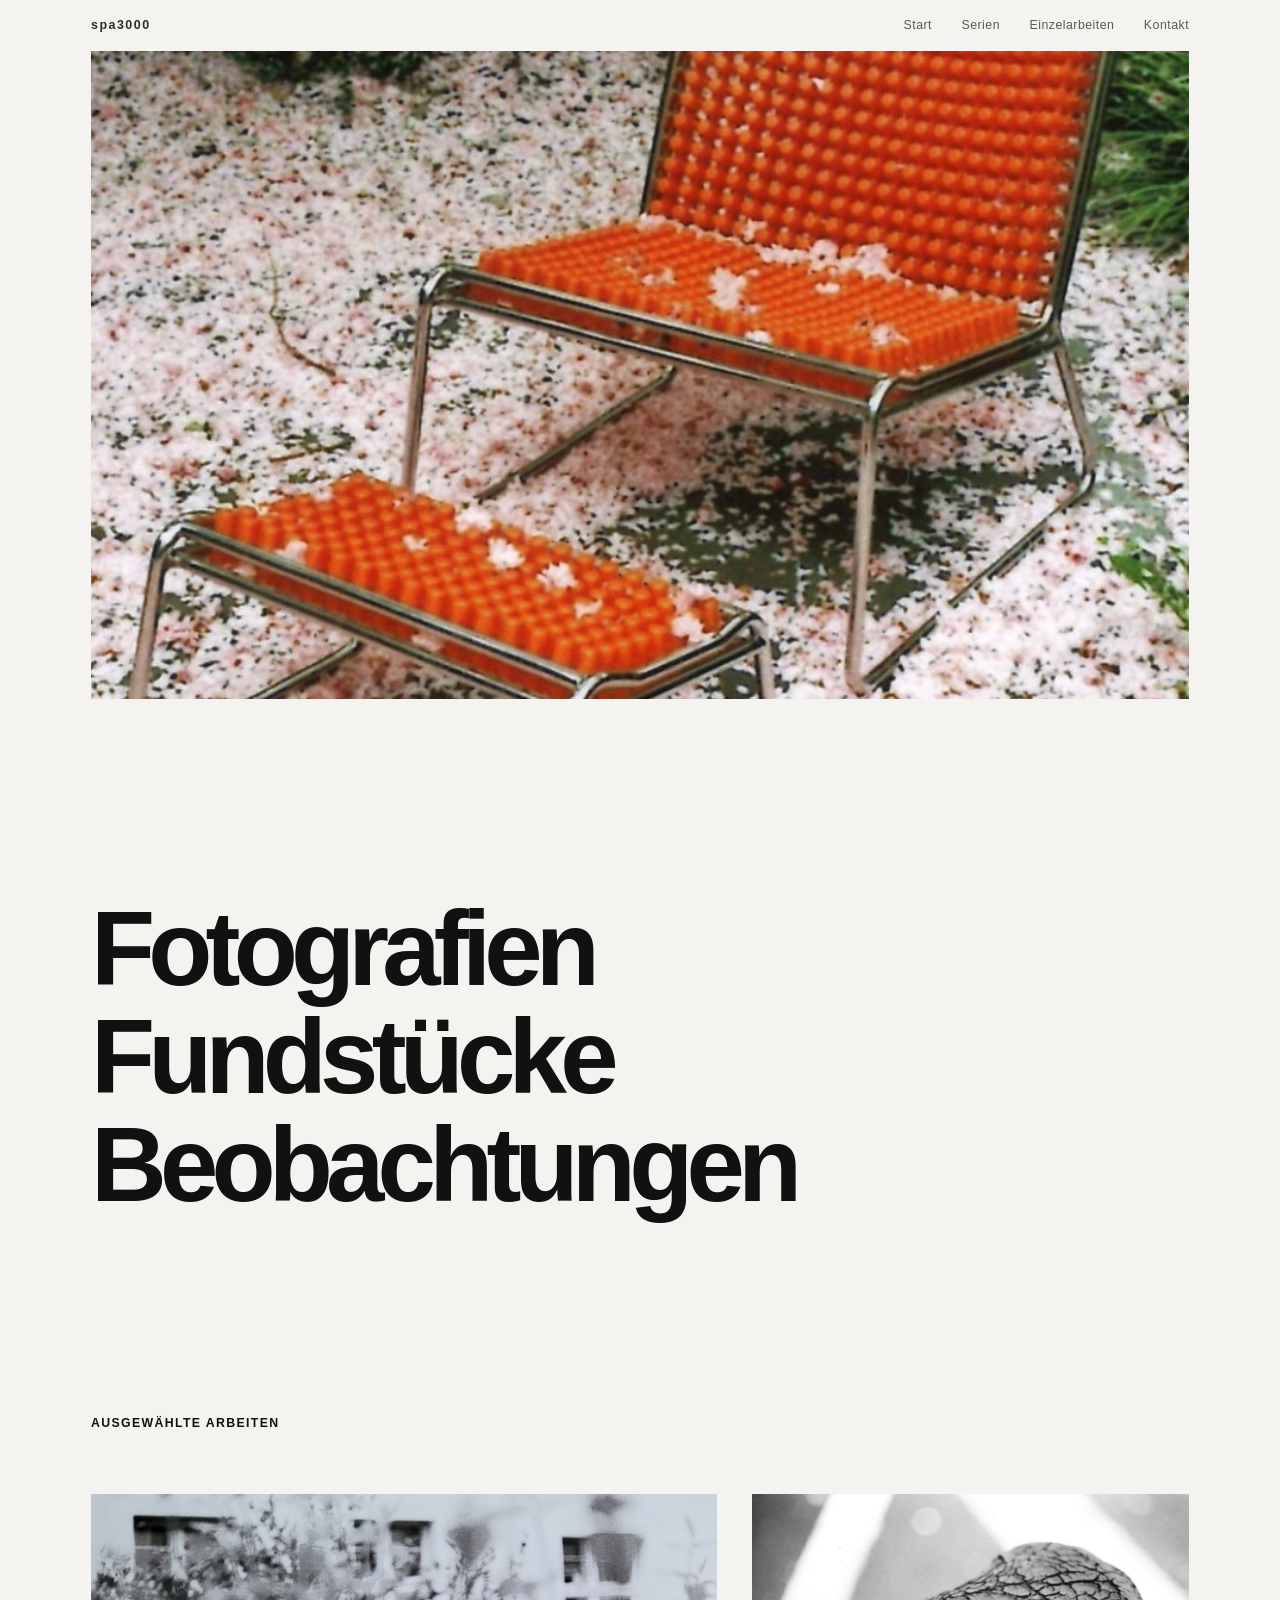
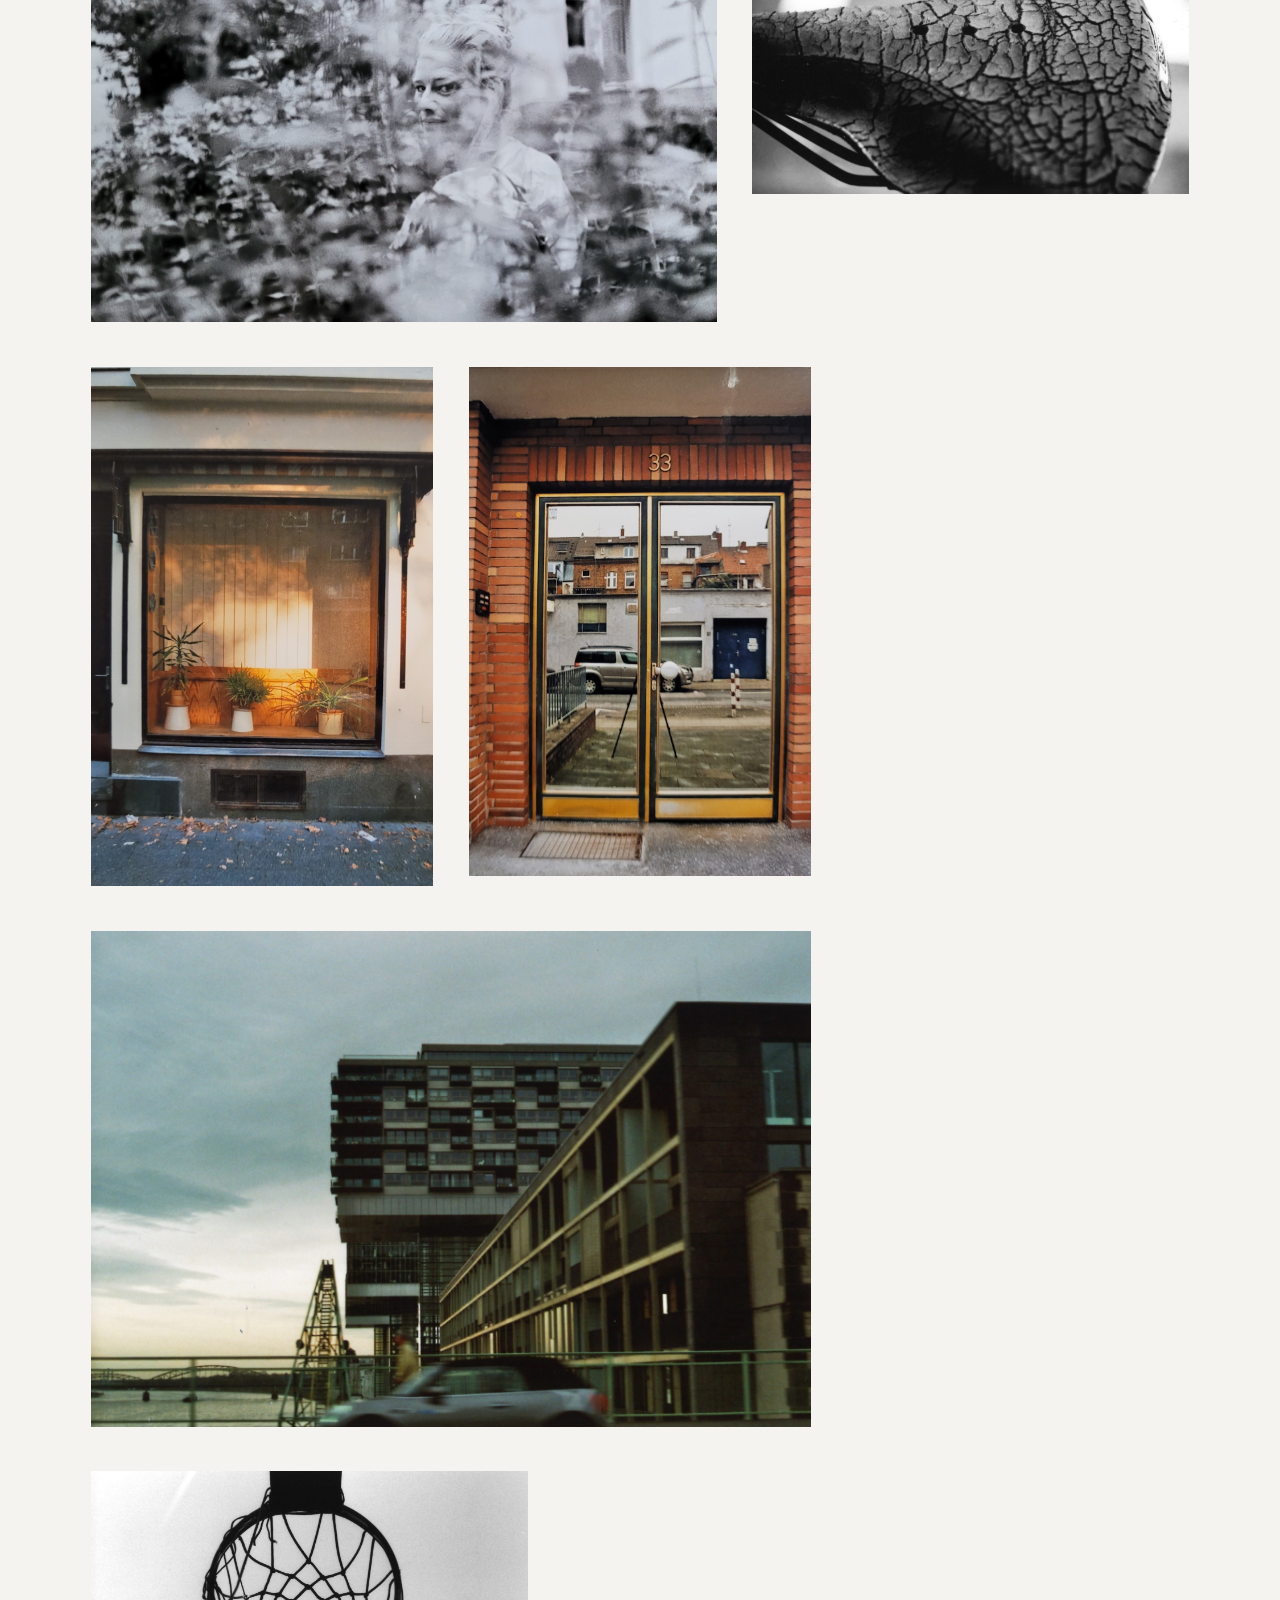
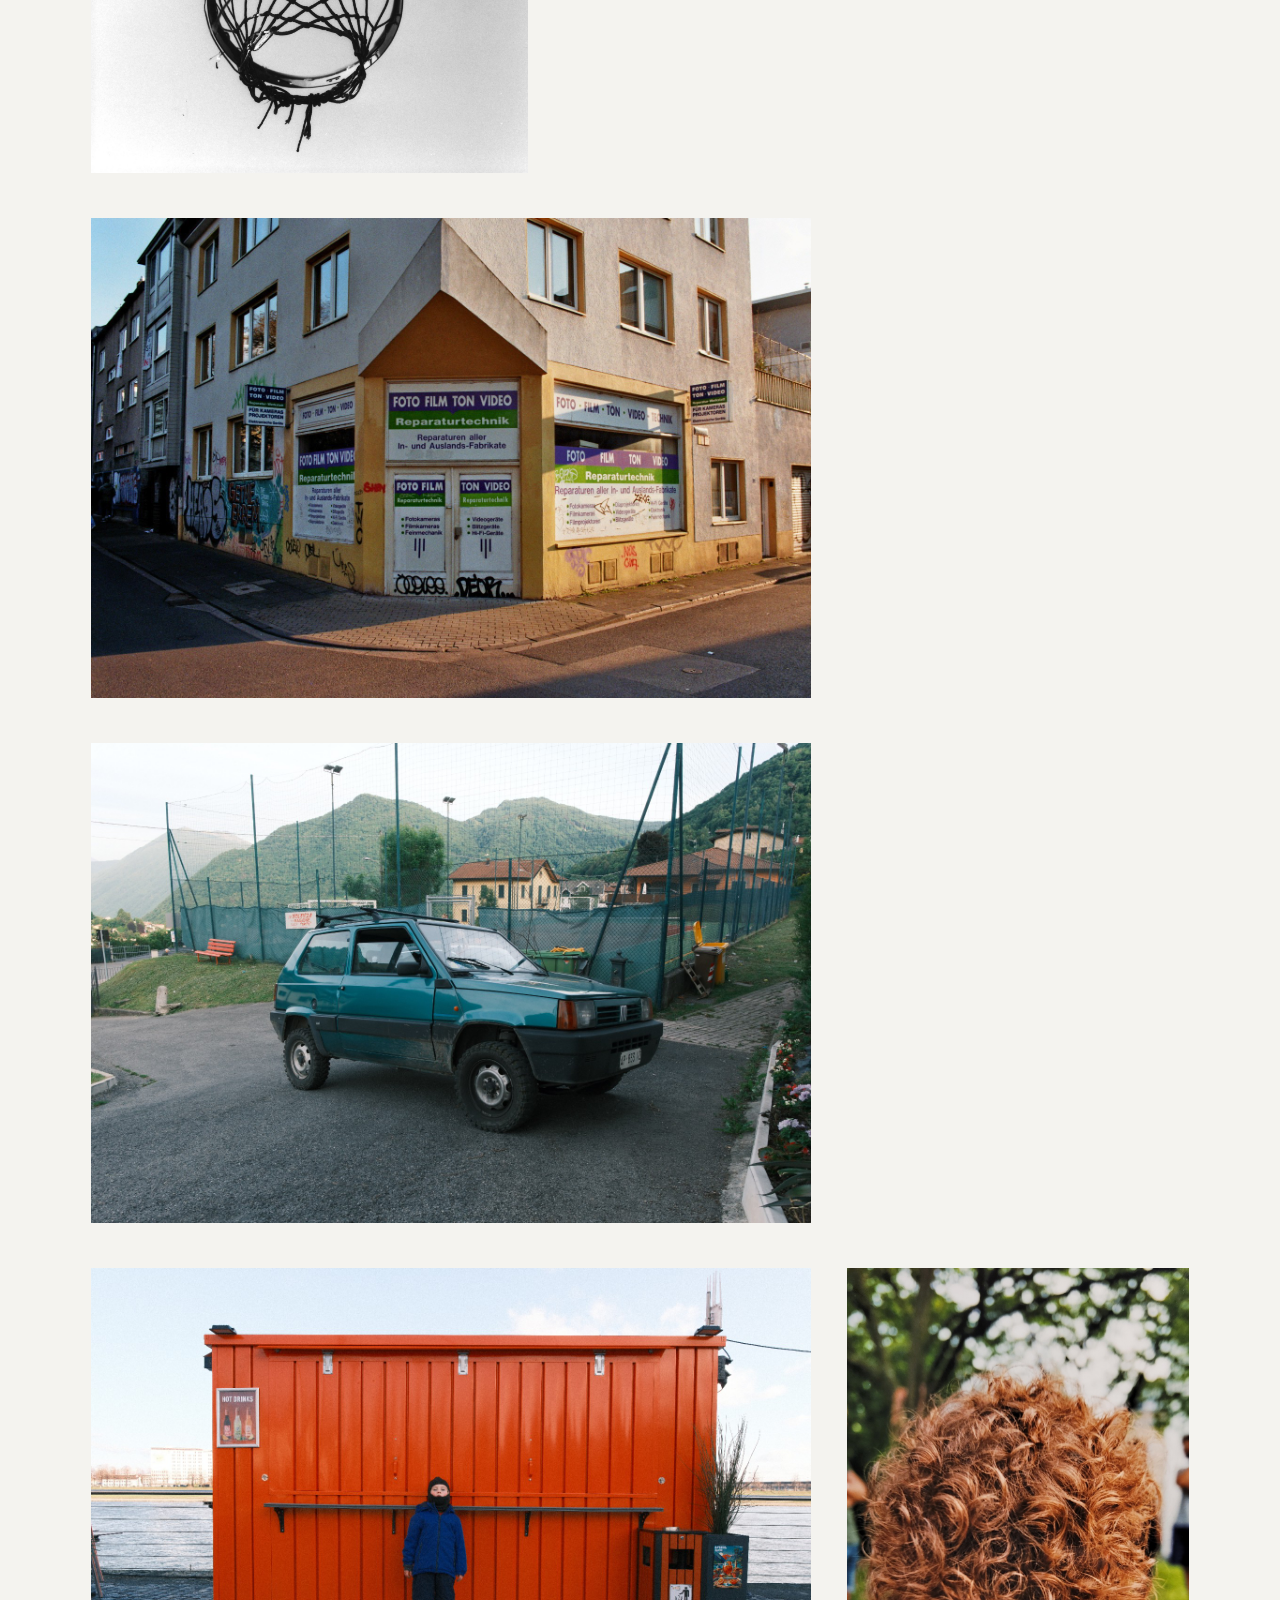
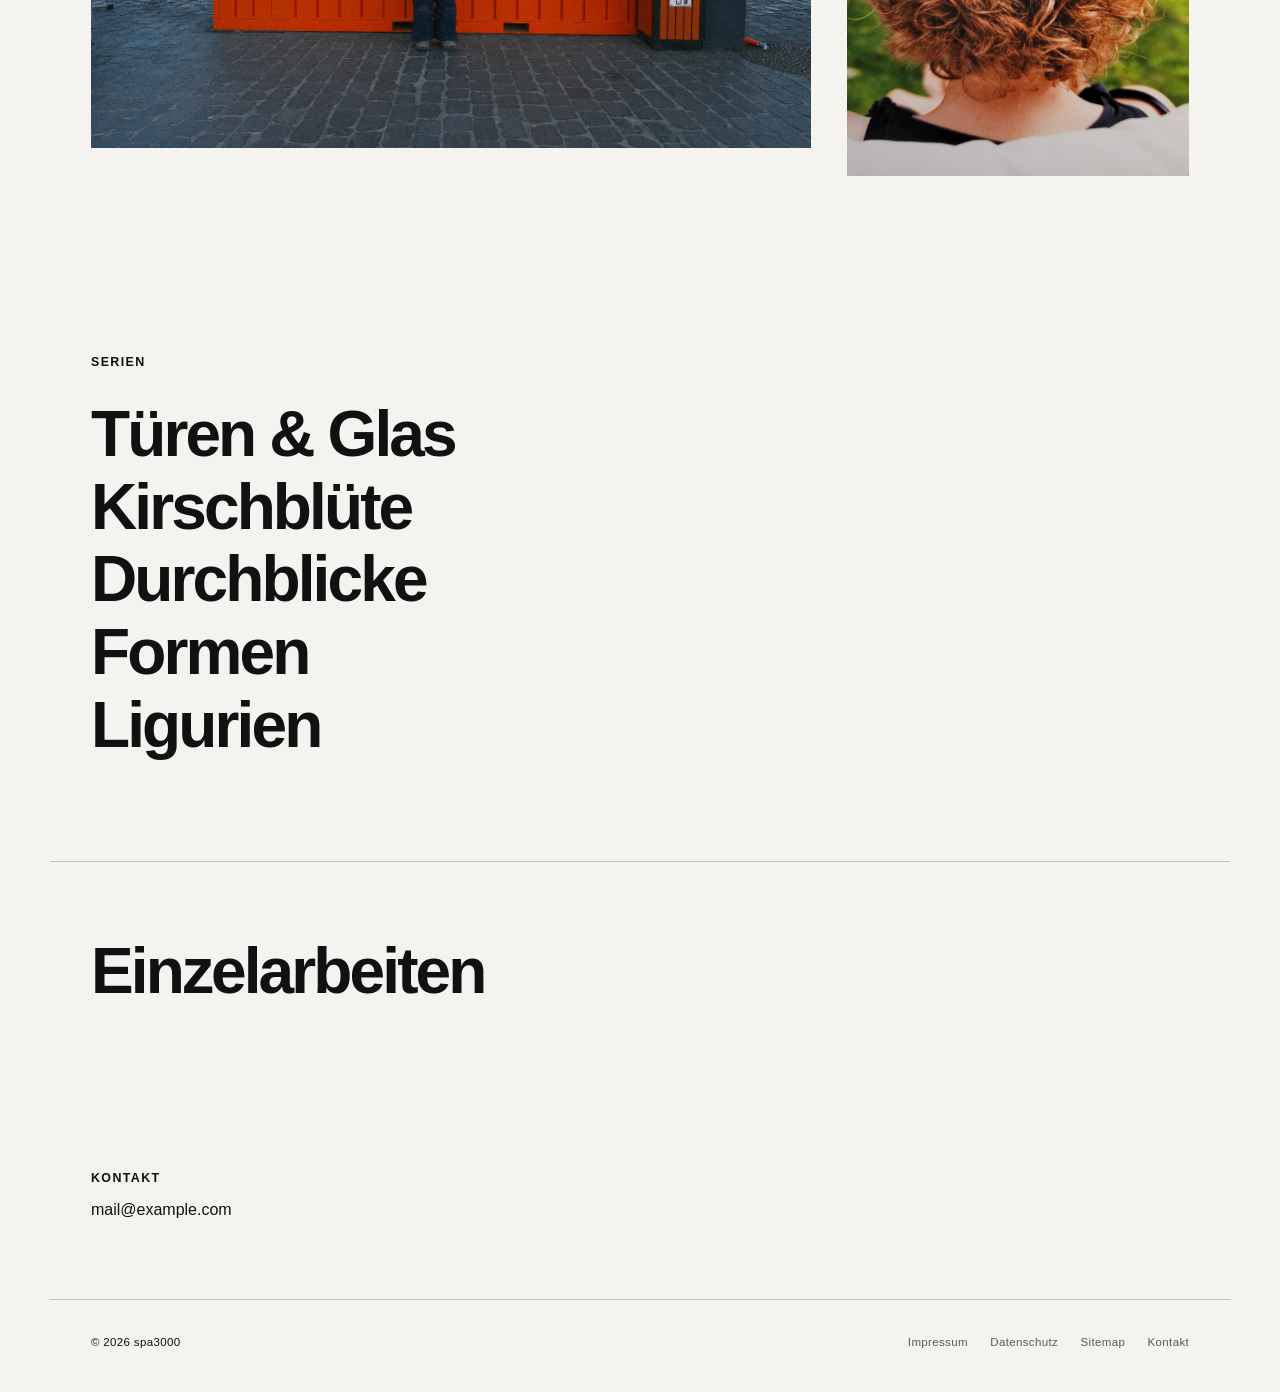
==== commit b116979a: "Add files via upload" ====
--- a/index.html
+++ b/index.html
@@ -5,11 +5,11 @@
   <meta name="viewport" content="width=device-width, initial-scale=1" />
   <title>Fotografien, Fundstücke, Beobachtungen</title>
   <meta name="description" content="Fotografien, Fundstücke, Beobachtungen." />
-  <link rel="stylesheet" href="style.css?v=32" />
+  <link rel="stylesheet" href="style.css?v=50" />
 </head>
 <body>
   <header class="site-header" aria-label="Navigation">
-    <a class="site-name" href="index.html" aria-label="Startseite"></a>
+    <a class="site-name wordmark" href="index.html" aria-label="Startseite">spa3000</a>
     <nav class="site-nav" aria-label="Hauptnavigation">
       <a href="index.html">Start</a>
     <a href="serien.html">Serien</a>
@@ -104,5 +104,18 @@
   </div>
 
   <script src="script.js?v=32"></script>
+
+  <footer class="site-footer">
+    <div class="site-footer-inner">
+      <span>© 2026 spa3000</span>
+      <nav aria-label="Fußnavigation">
+        <a href="impressum.html">Impressum</a>
+        <a href="datenschutz.html">Datenschutz</a>
+        <a href="sitemap.html">Sitemap</a>
+        <a href="kontakt.html">Kontakt</a>
+      </nav>
+    </div>
+  </footer>
+
 </body>
 </html>
--- a/style.css
+++ b/style.css
@@ -337,3 +337,55 @@
   .series-card h2{font-size:clamp(2.5rem,12vw,4rem)}
   .series-hero{padding-top:3rem}
 }
+
+
+.wordmark{
+  min-width:auto;
+  min-height:auto;
+  font-size:.78rem;
+  font-weight:600;
+  letter-spacing:.12em;
+  text-transform:lowercase;
+  opacity:.88;
+}
+.site-footer{
+  width:min(var(--page),100%);
+  margin:0 auto;
+  padding:2.2rem var(--pad) 2.8rem;
+  border-top:1px solid var(--line);
+  font-size:.72rem;
+  letter-spacing:.03em;
+}
+.site-footer-inner{
+  display:flex;
+  align-items:center;
+  justify-content:space-between;
+  gap:1.5rem;
+  flex-wrap:wrap;
+}
+.site-footer nav{
+  display:flex;
+  gap:1rem 1.4rem;
+  flex-wrap:wrap;
+}
+.site-footer a{
+  text-decoration:none;
+  opacity:.68;
+}
+.site-footer a:hover{opacity:1}
+.legal-page{max-width:900px}
+.legal-copy{
+  max-width:46rem;
+  margin-top:3rem;
+  line-height:1.65;
+}
+.legal-copy h2{
+  margin:2.4rem 0 .75rem;
+  font-size:1rem;
+  letter-spacing:.02em;
+}
+.legal-copy p{margin:0 0 1rem}
+@media(max-width:760px){
+  .wordmark{font-size:.72rem}
+  .site-footer-inner{align-items:flex-start;flex-direction:column}
+}
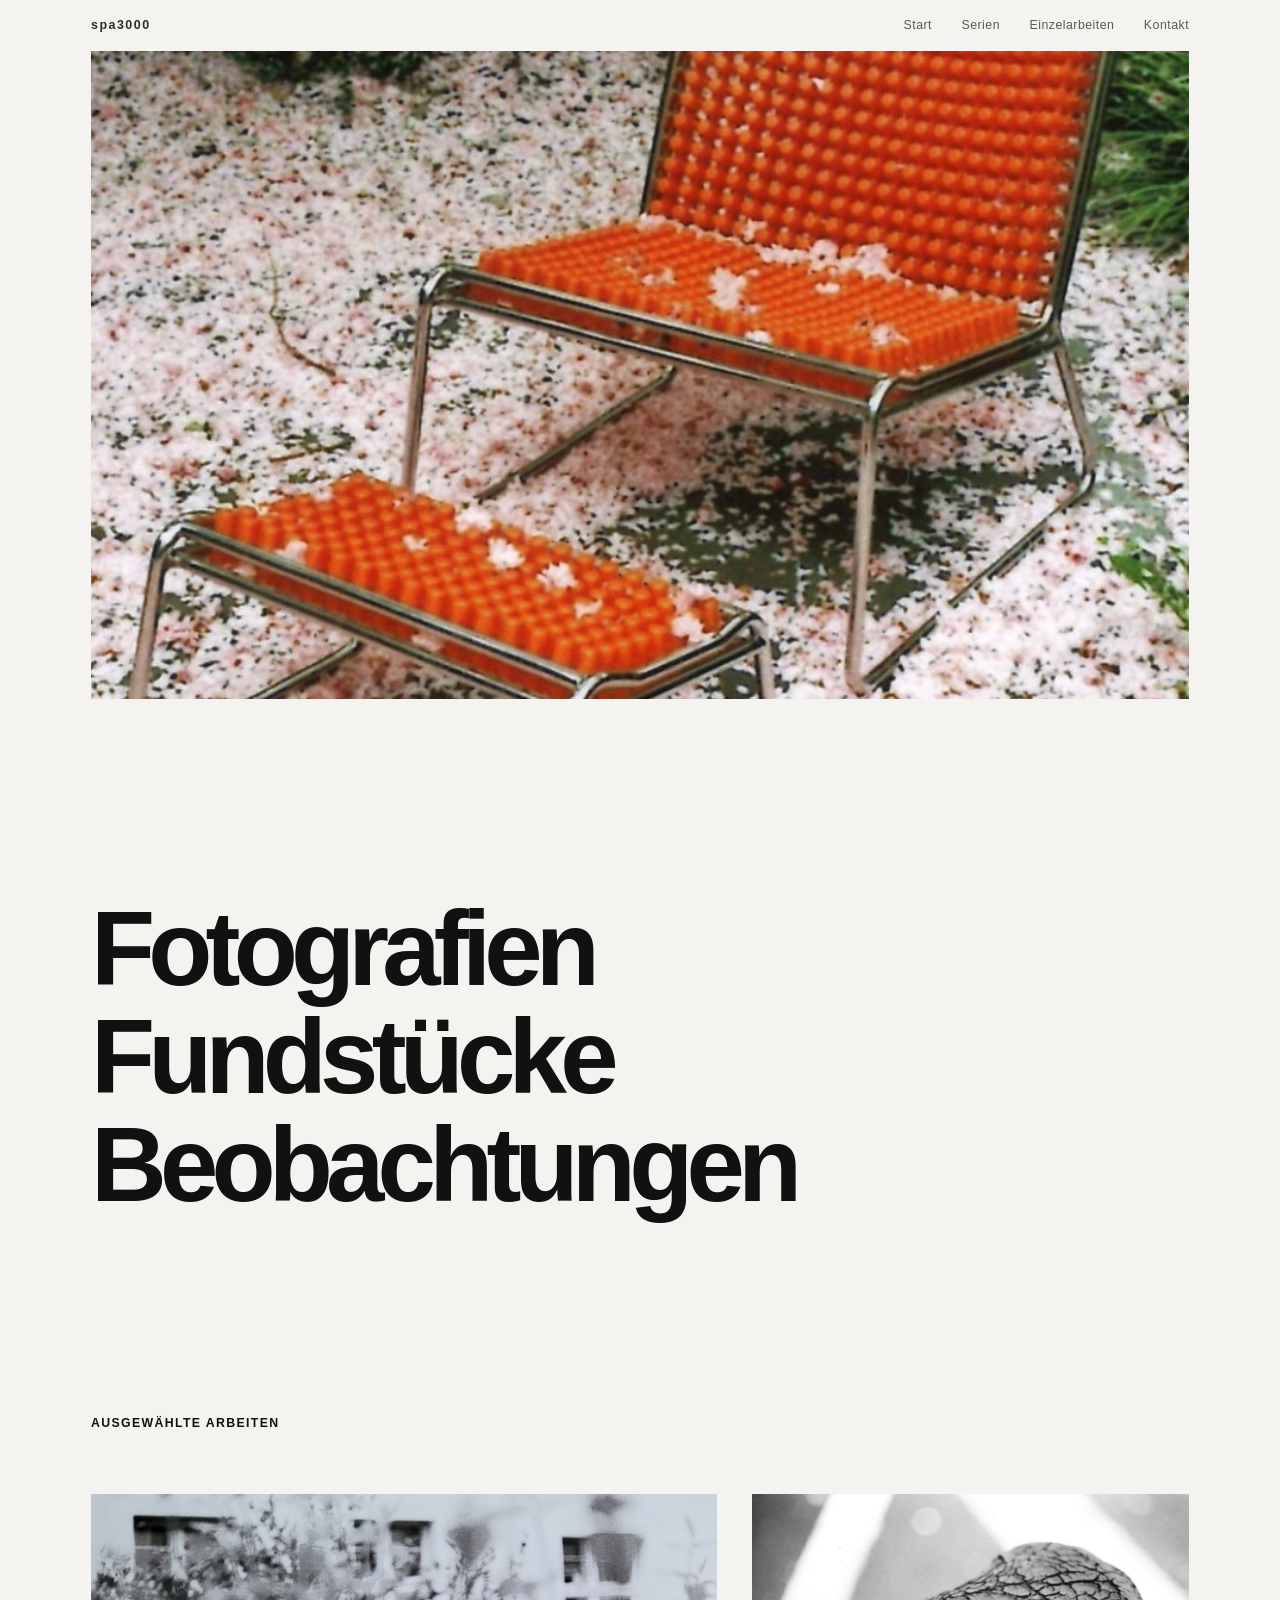
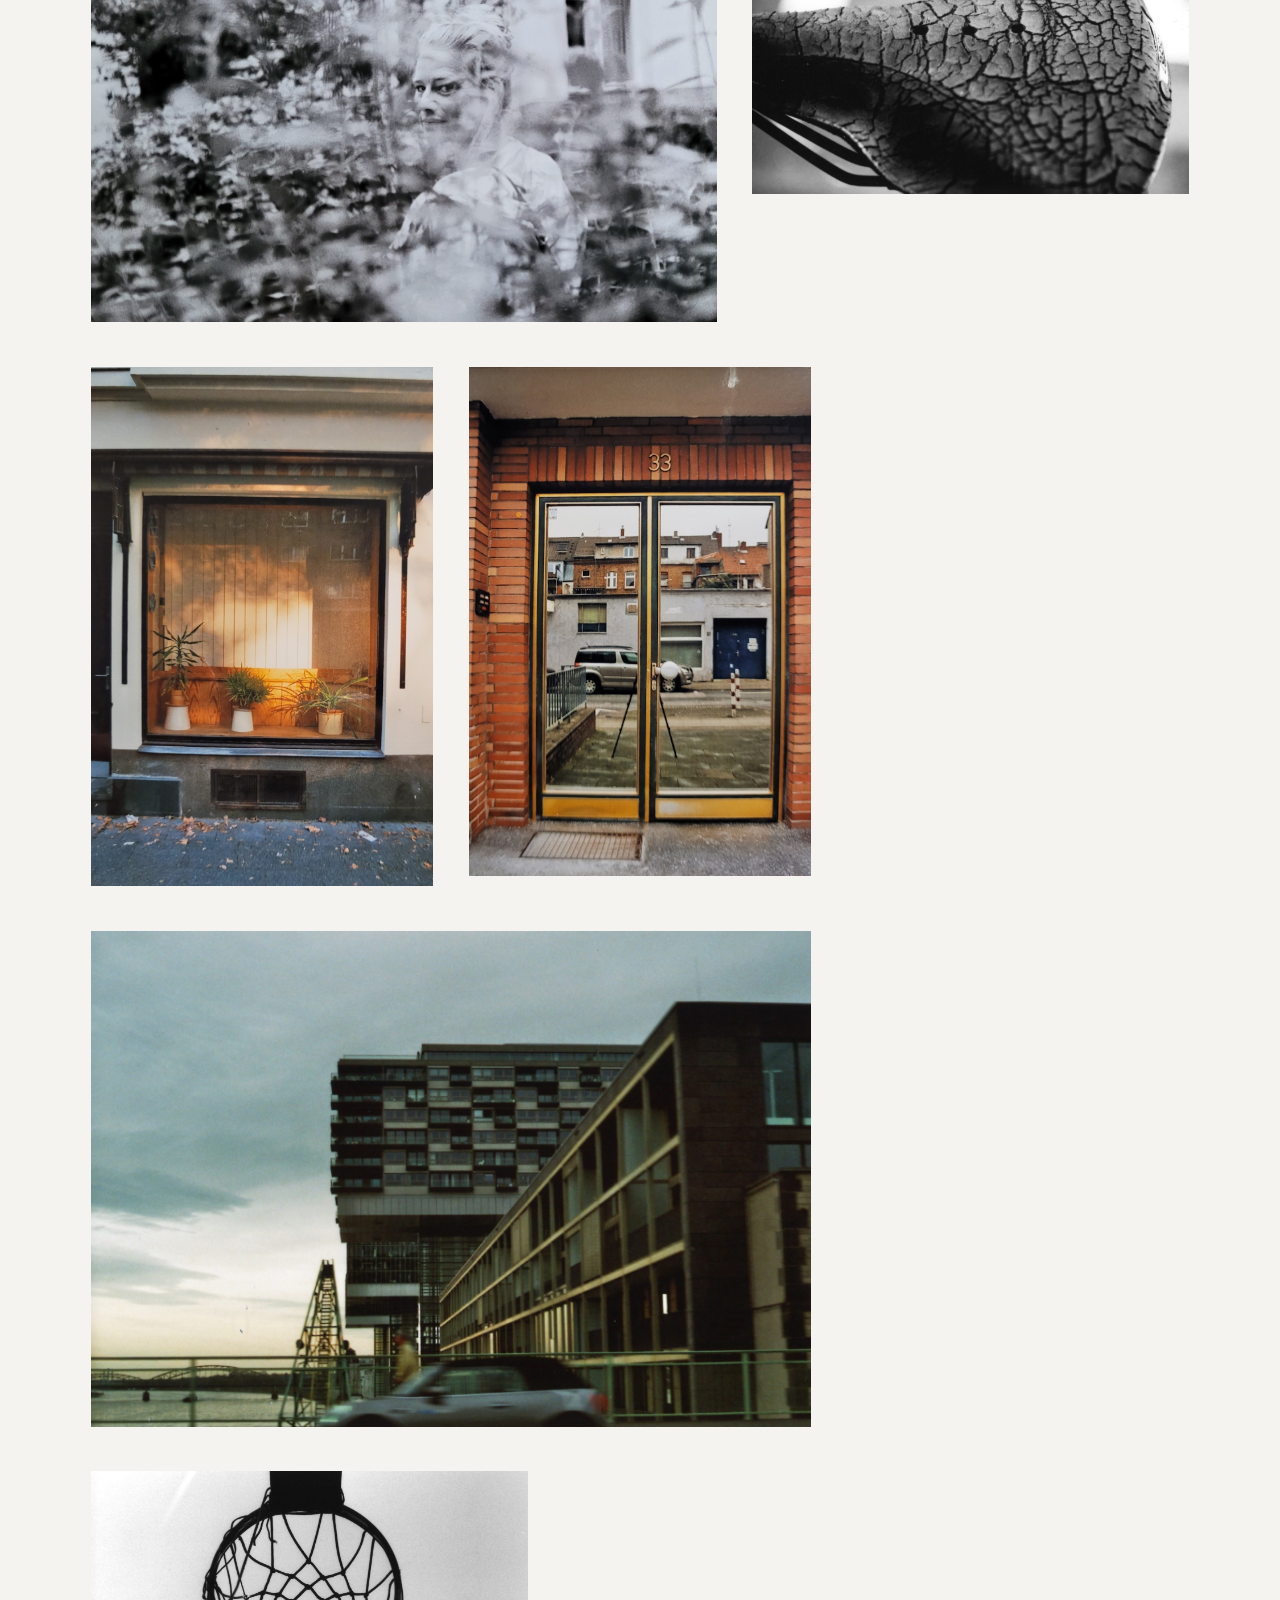
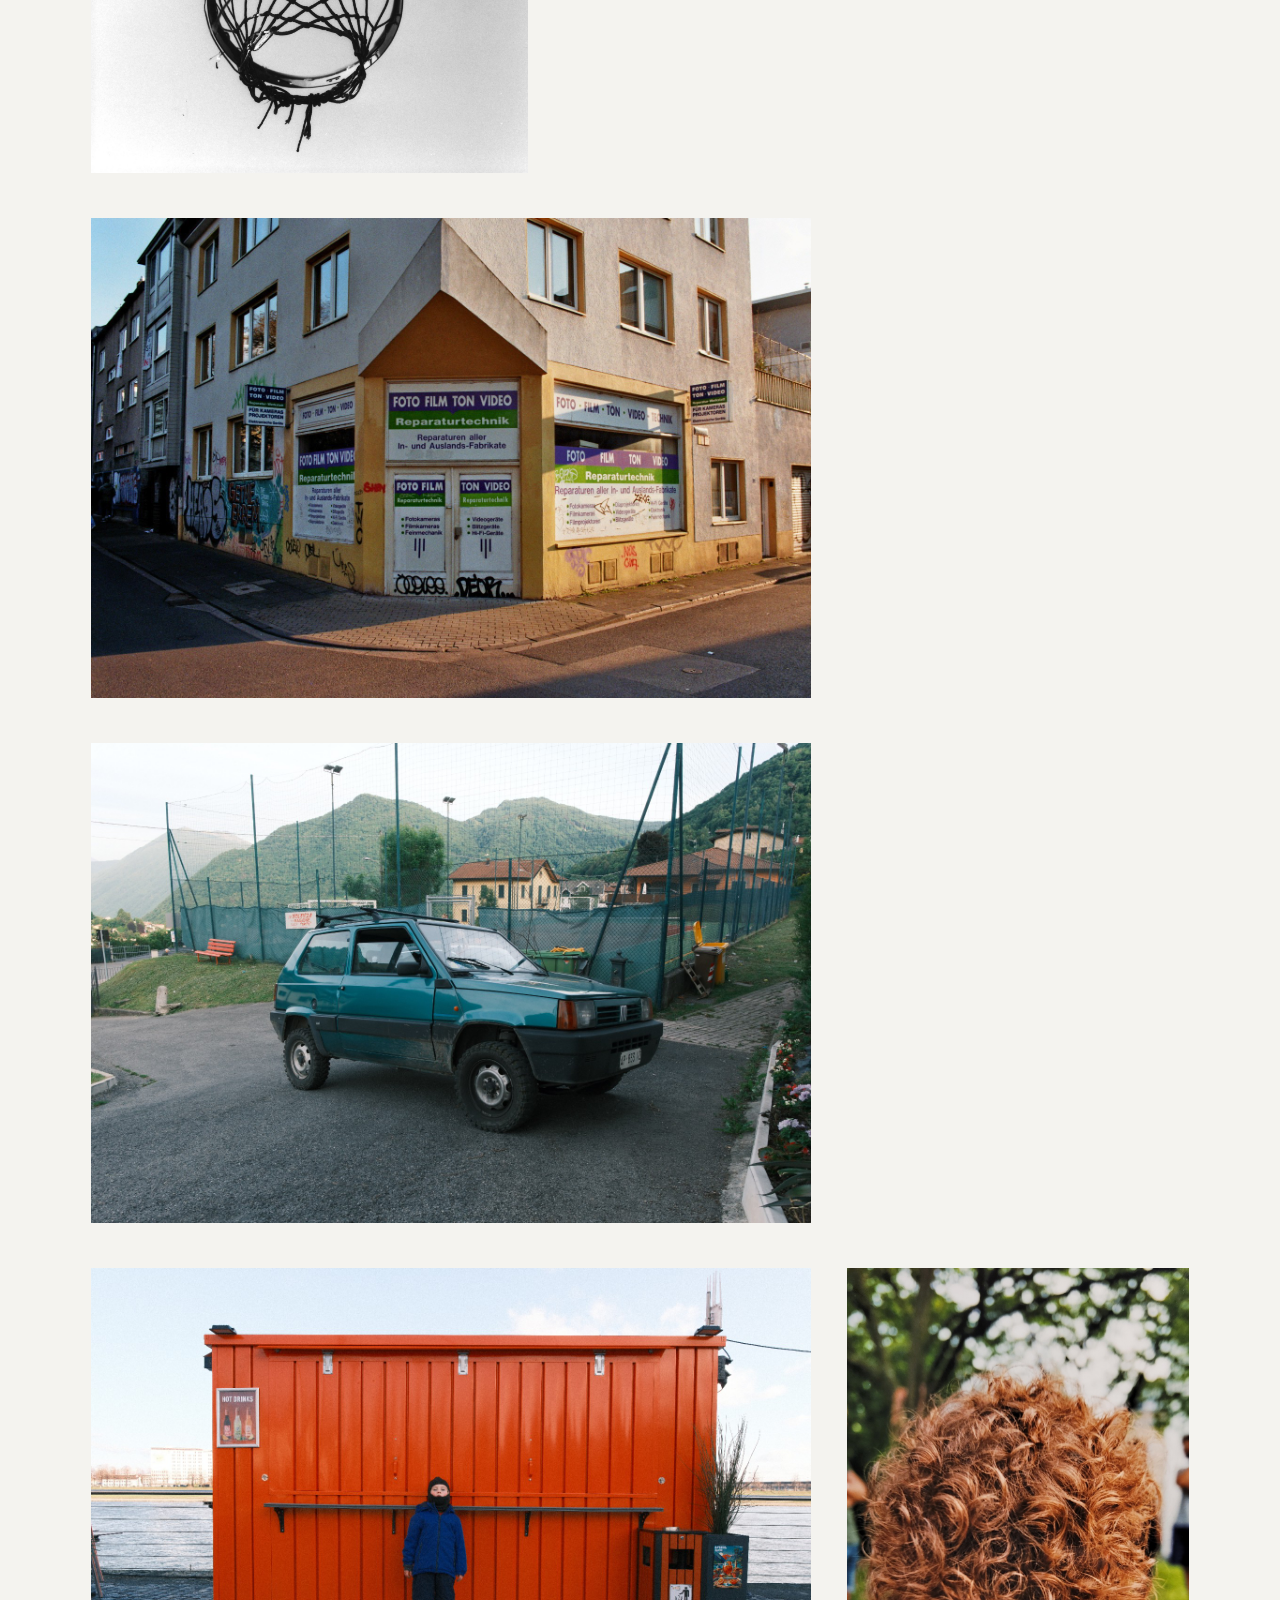
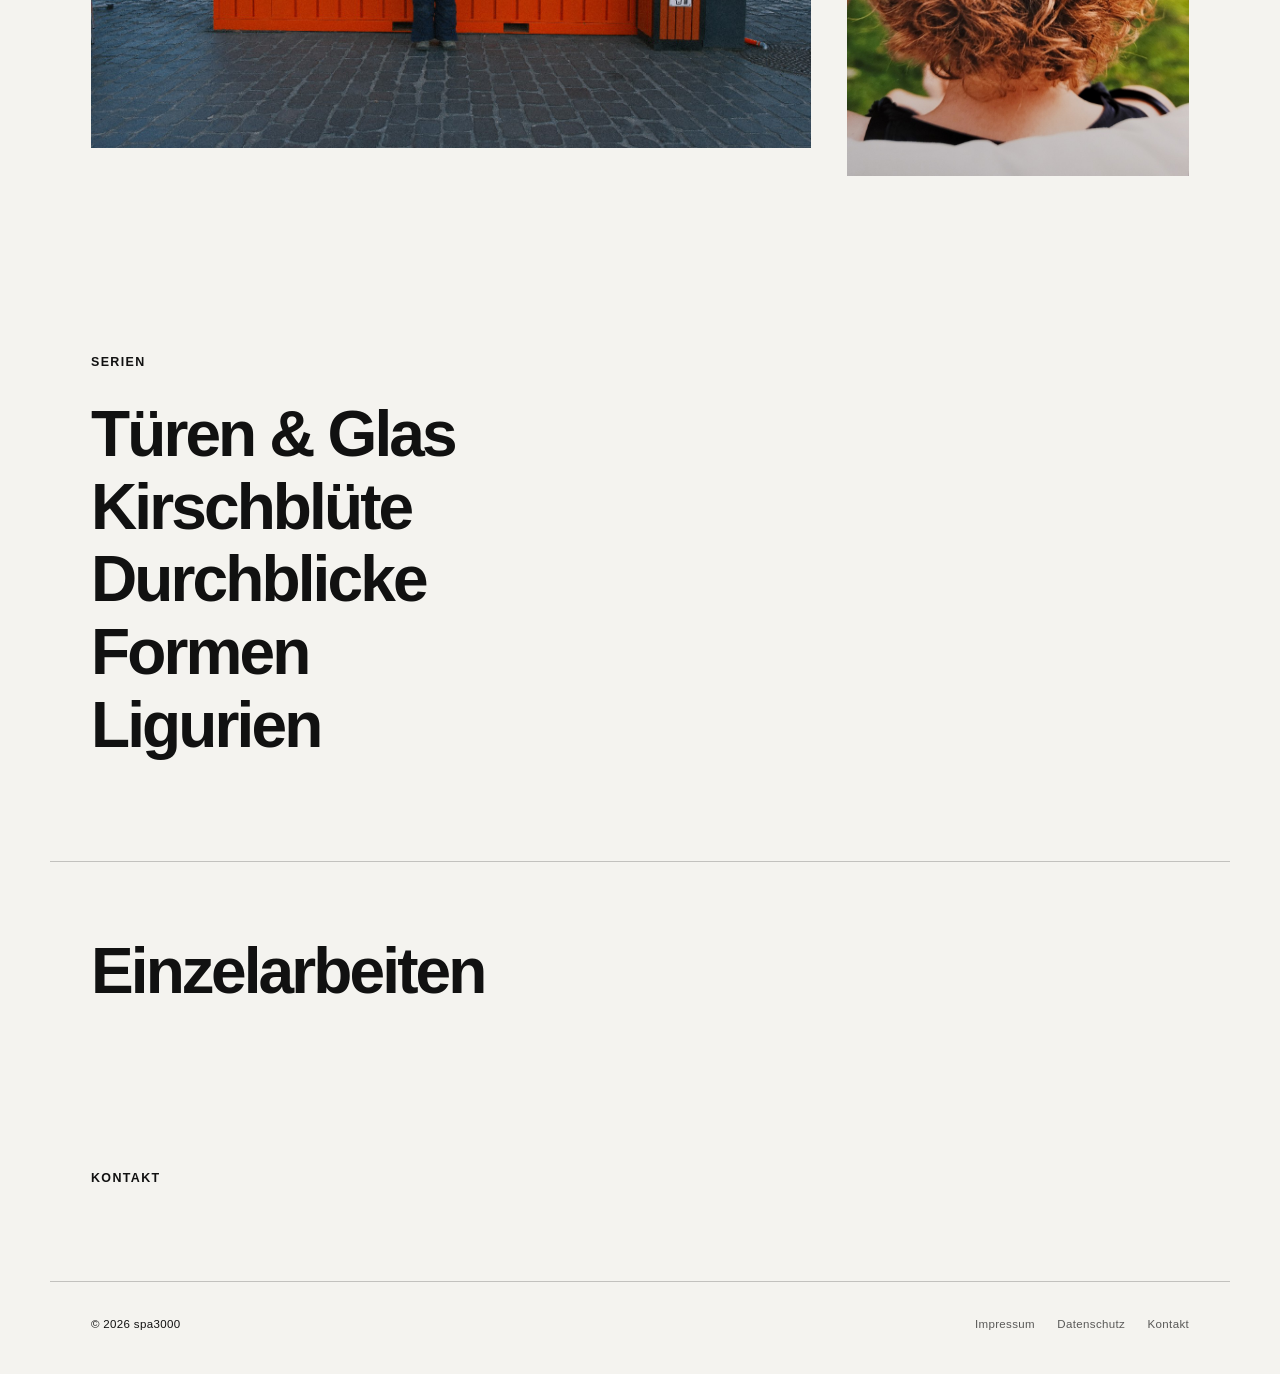
==== commit d754a739: "Add files via upload" ====
--- a/index.html
+++ b/index.html
@@ -93,7 +93,7 @@
 
     <section class="contact" aria-label="Kontakt">
       <h2>Kontakt</h2>
-      <p><a href="mailto:mail@example.com">mail@example.com</a></p>
+      <p><a href="mailto:"></a></p>
     </section>
   </main>
 
@@ -111,7 +111,7 @@
       <nav aria-label="Fußnavigation">
         <a href="impressum.html">Impressum</a>
         <a href="datenschutz.html">Datenschutz</a>
-        <a href="sitemap.html">Sitemap</a>
+        <a href="sitemap.html" style="display:none">Sitemap</a>
         <a href="kontakt.html">Kontakt</a>
       </nav>
     </div>
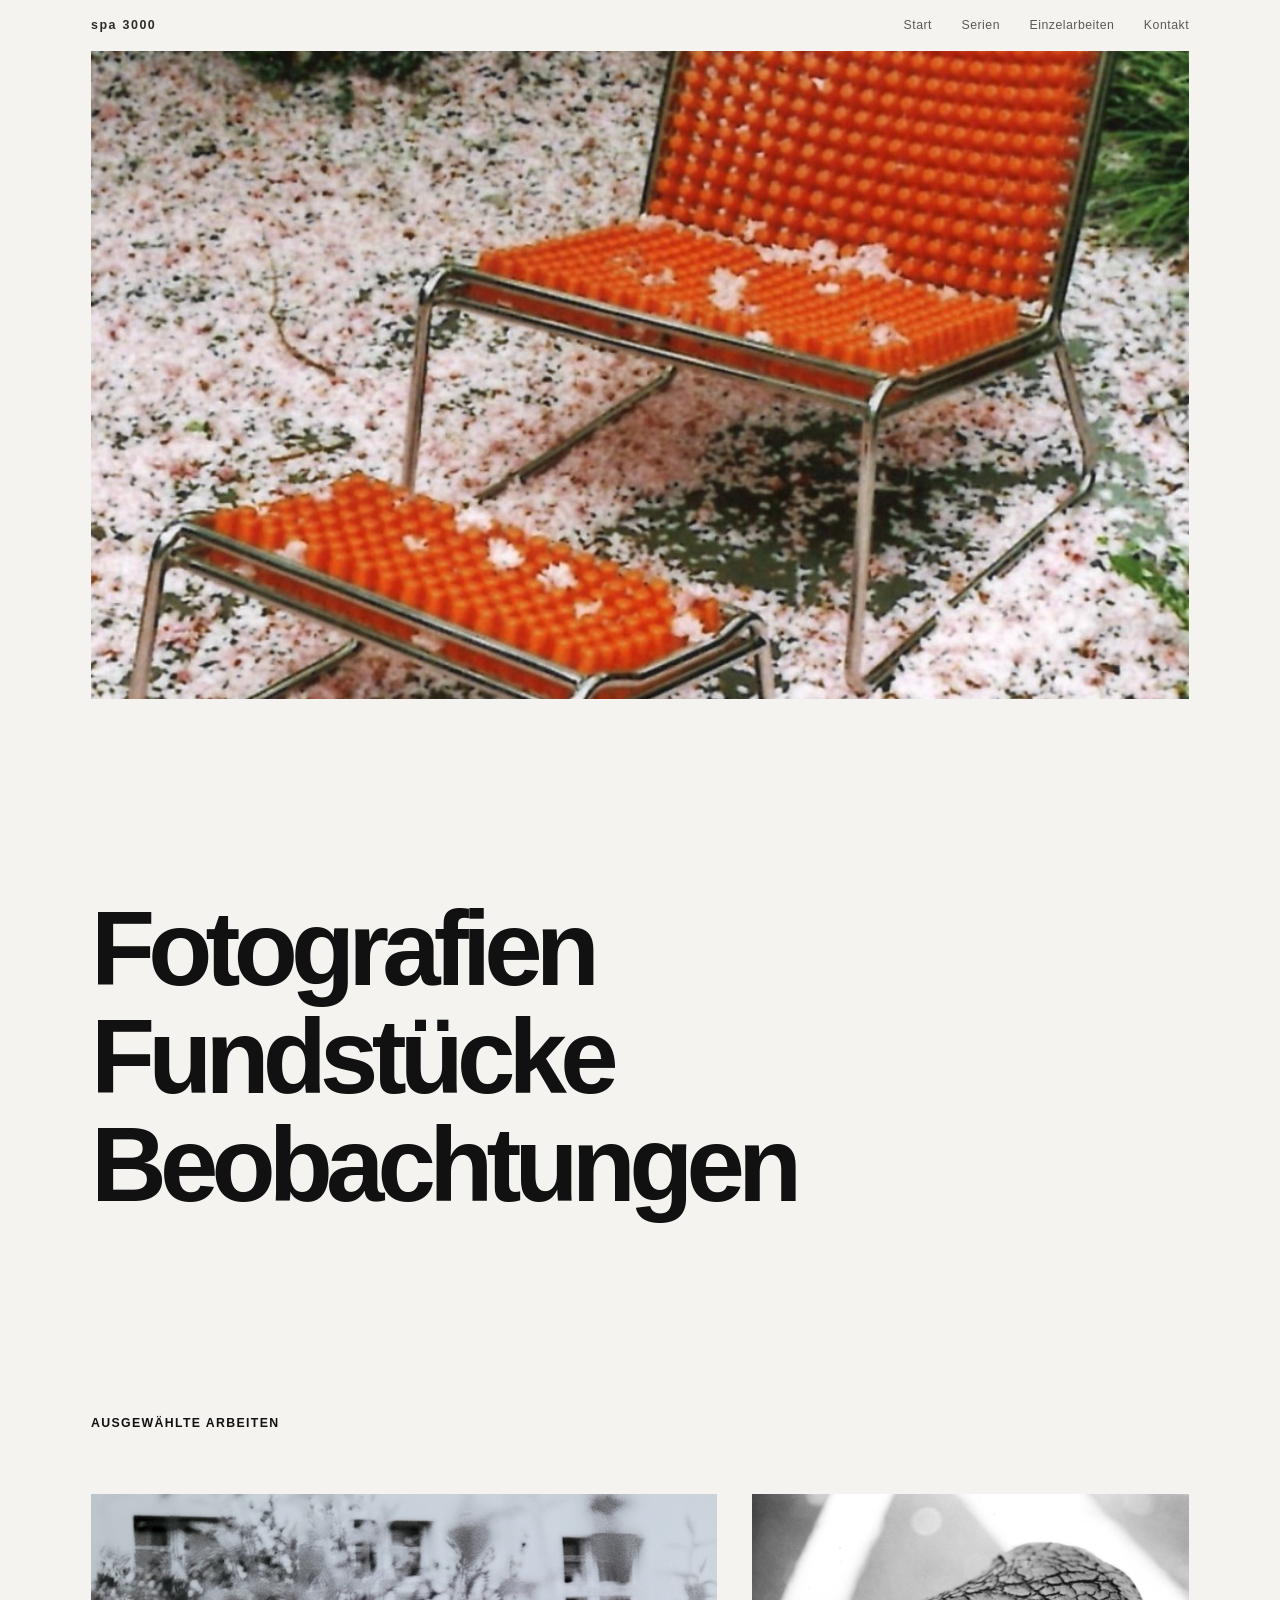
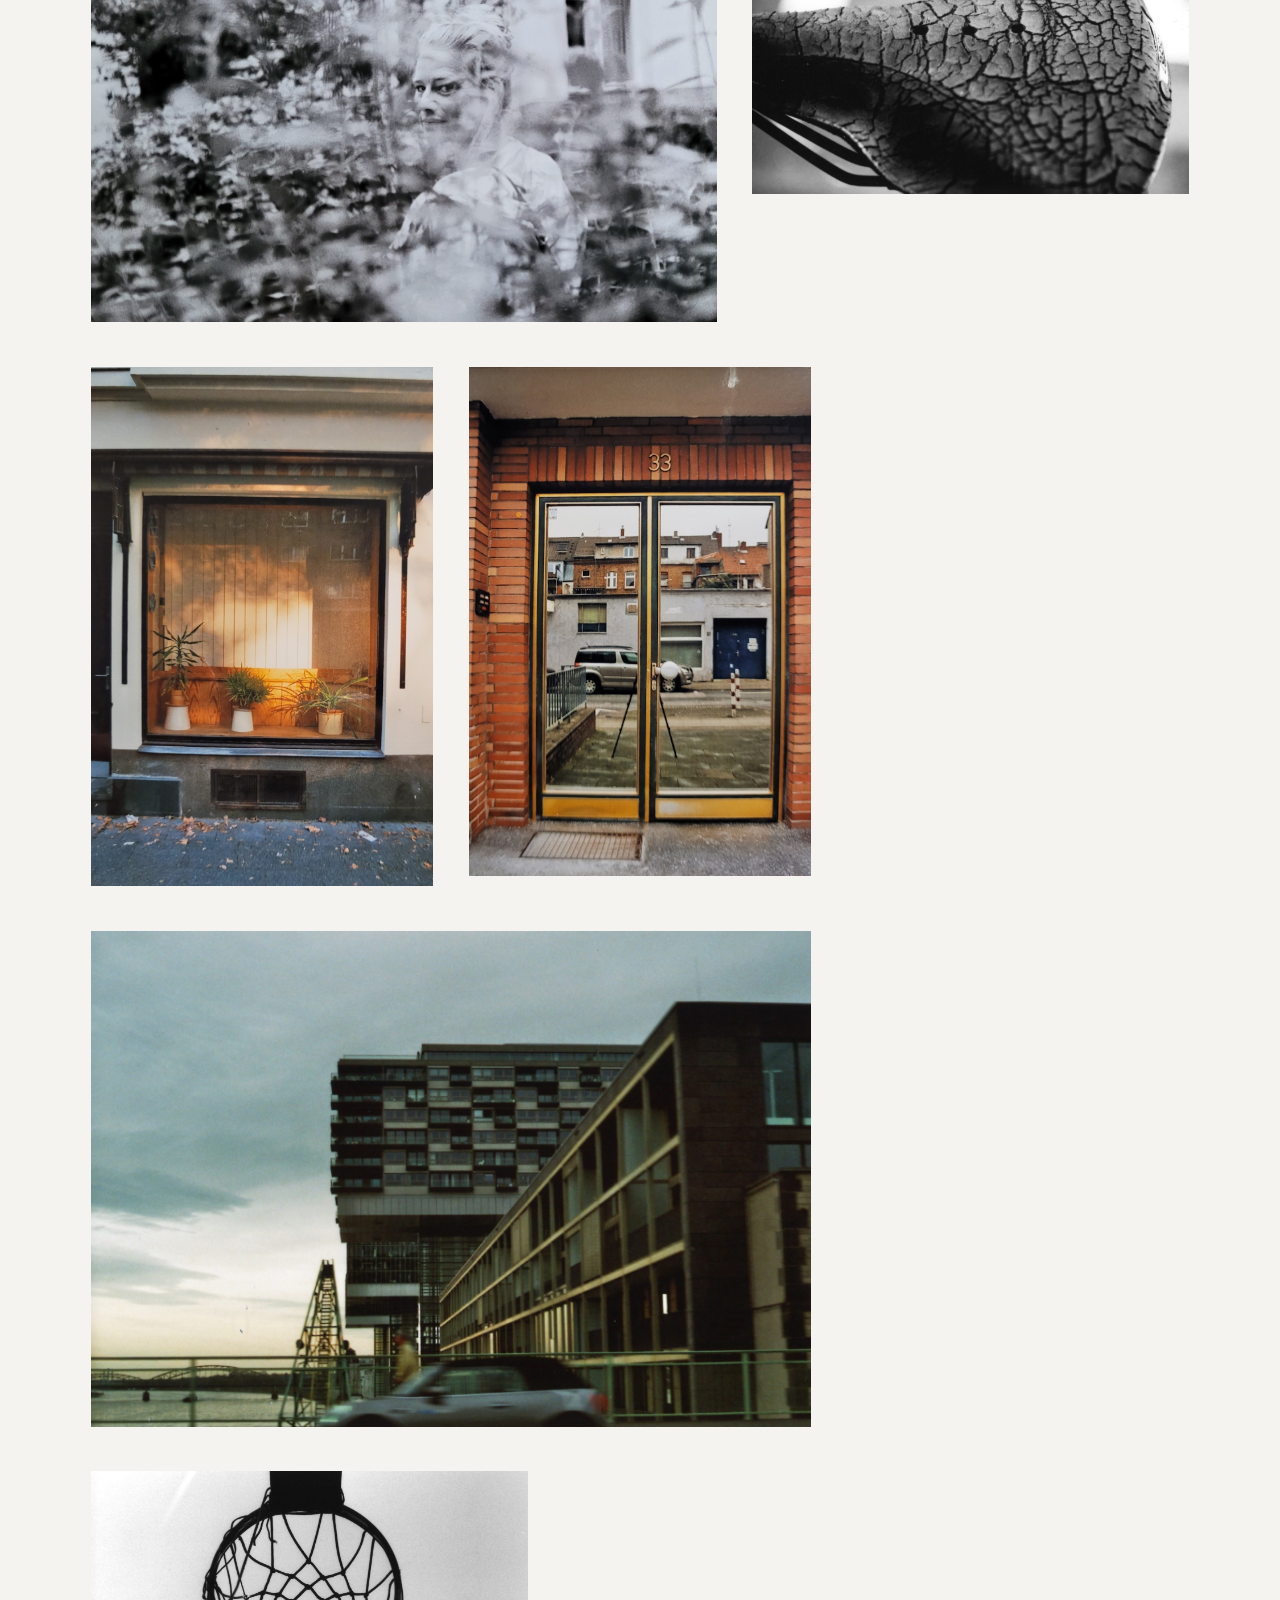
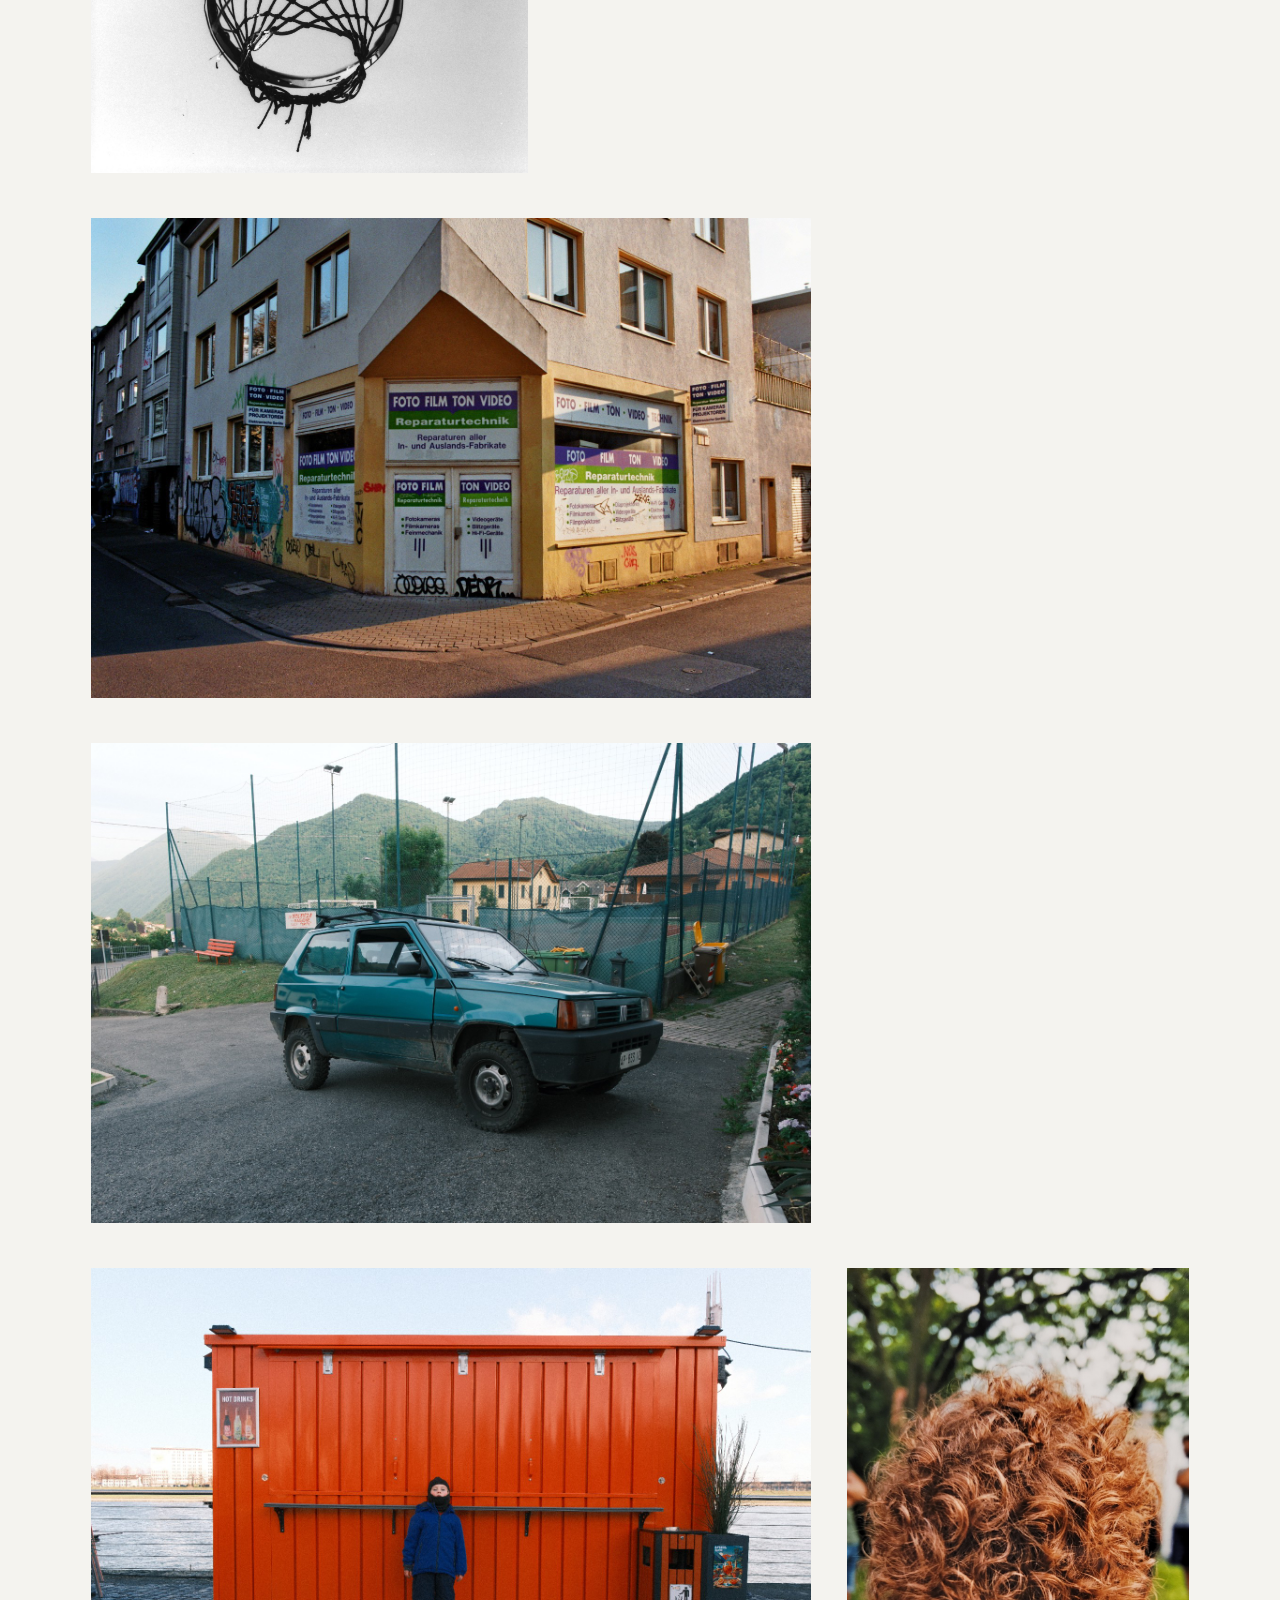
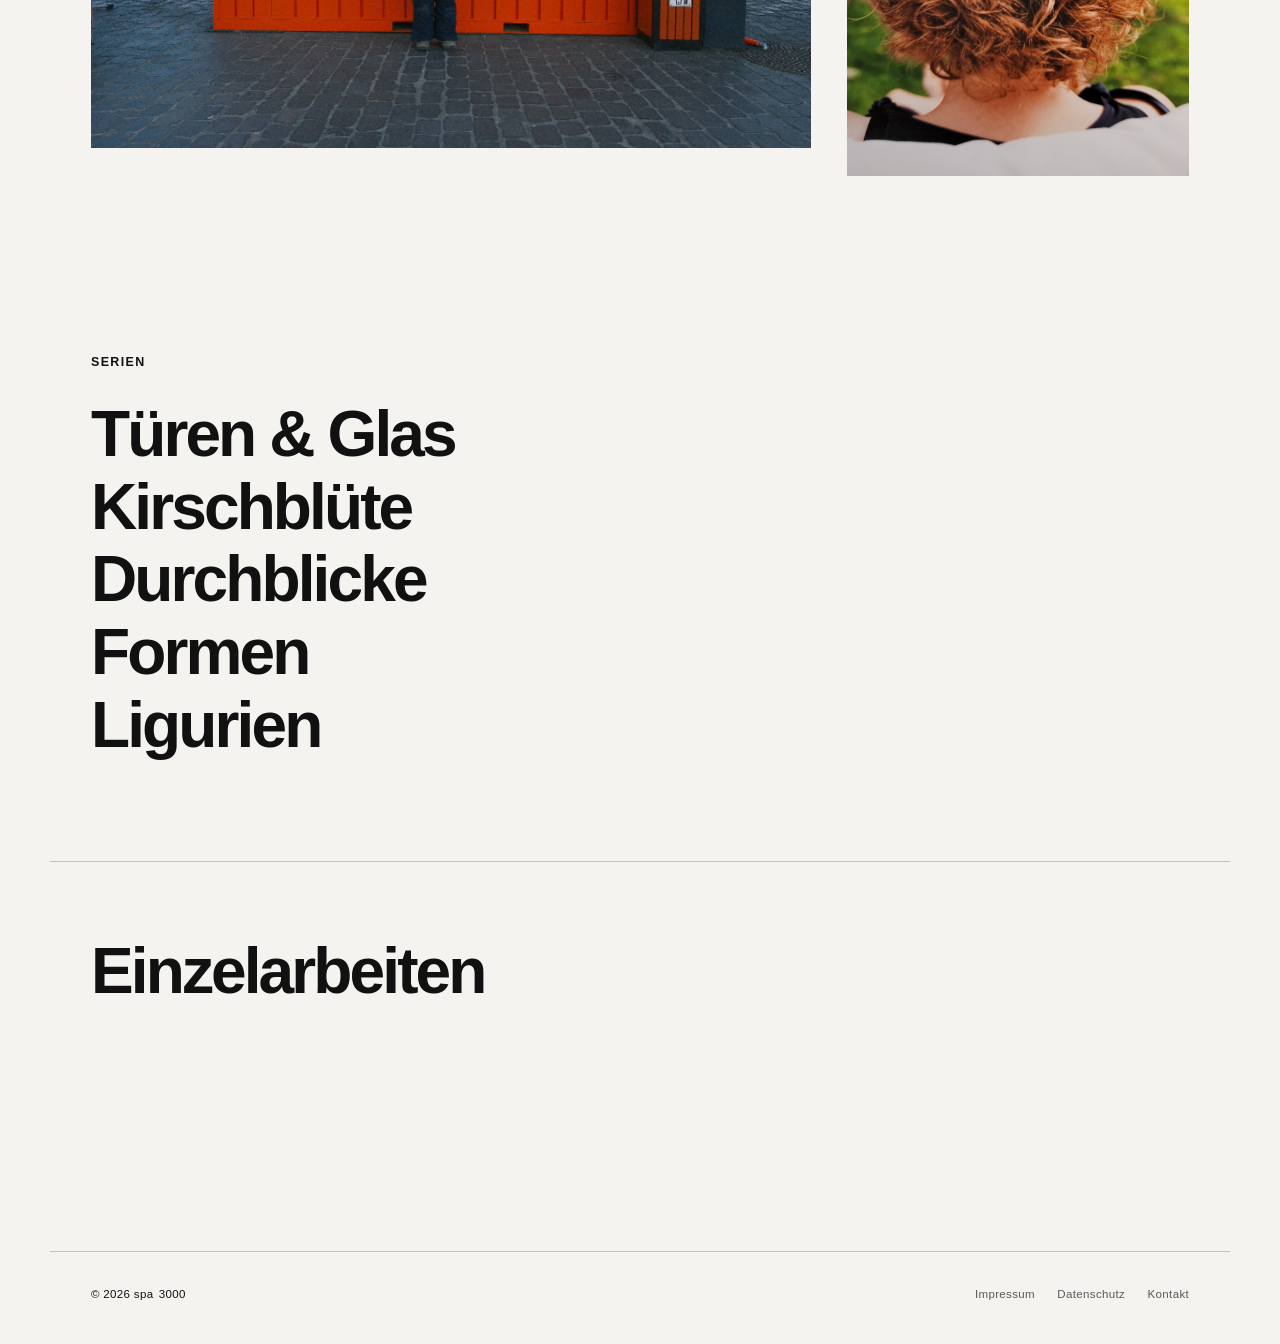
==== commit 28b1ba6e: "Add files via upload" ====
--- a/index.html
+++ b/index.html
@@ -9,7 +9,7 @@
 </head>
 <body>
   <header class="site-header" aria-label="Navigation">
-    <a class="site-name wordmark" href="index.html" aria-label="Startseite">spa3000</a>
+    <a class="site-name wordmark" href="index.html" aria-label="Startseite">spa<span style="display:inline-block;width:.45em"></span>3000</a>
     <nav class="site-nav" aria-label="Hauptnavigation">
       <a href="index.html">Start</a>
     <a href="serien.html">Serien</a>
@@ -92,7 +92,6 @@
     </section>
 
     <section class="contact" aria-label="Kontakt">
-      <h2>Kontakt</h2>
       <p><a href="mailto:"></a></p>
     </section>
   </main>
@@ -107,7 +106,7 @@
 
   <footer class="site-footer">
     <div class="site-footer-inner">
-      <span>© 2026 spa3000</span>
+      <span>© 2026 spa<span style="display:inline-block;width:.45em"></span>3000</span>
       <nav aria-label="Fußnavigation">
         <a href="impressum.html">Impressum</a>
         <a href="datenschutz.html">Datenschutz</a>
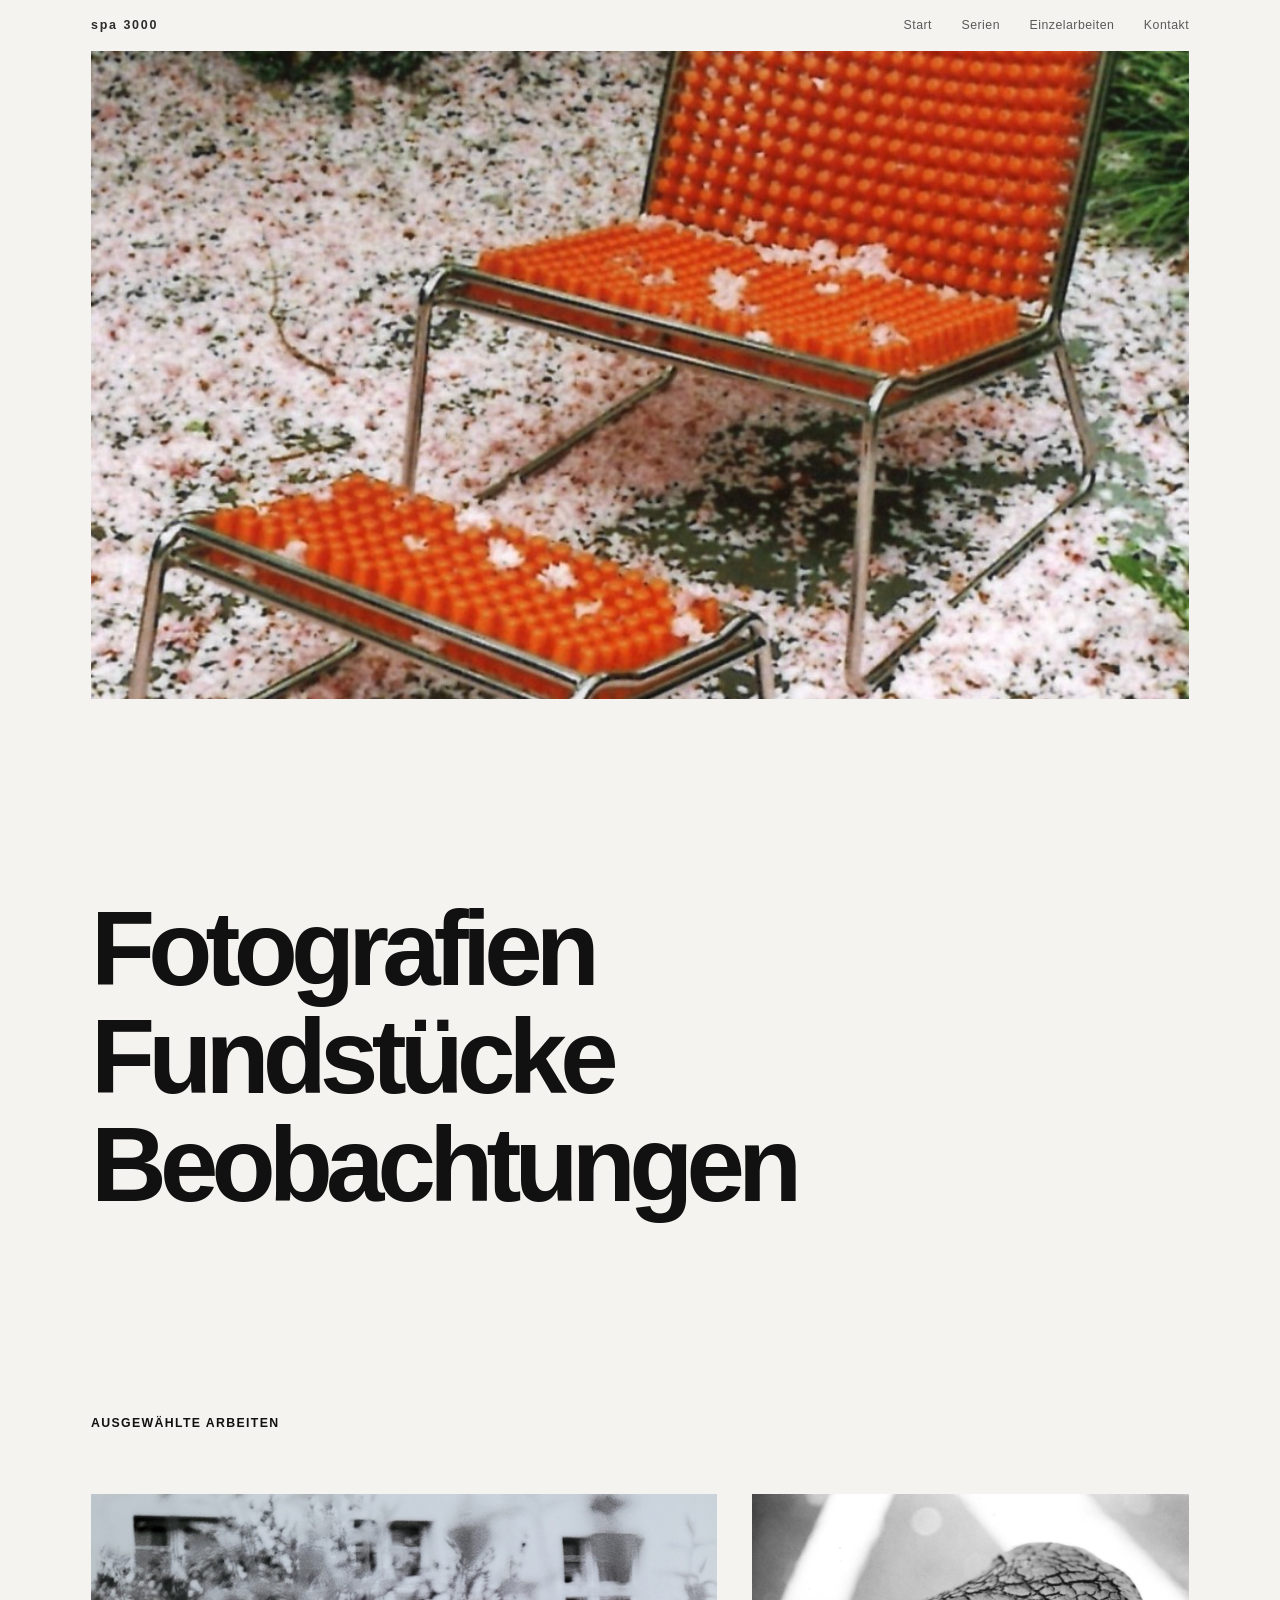
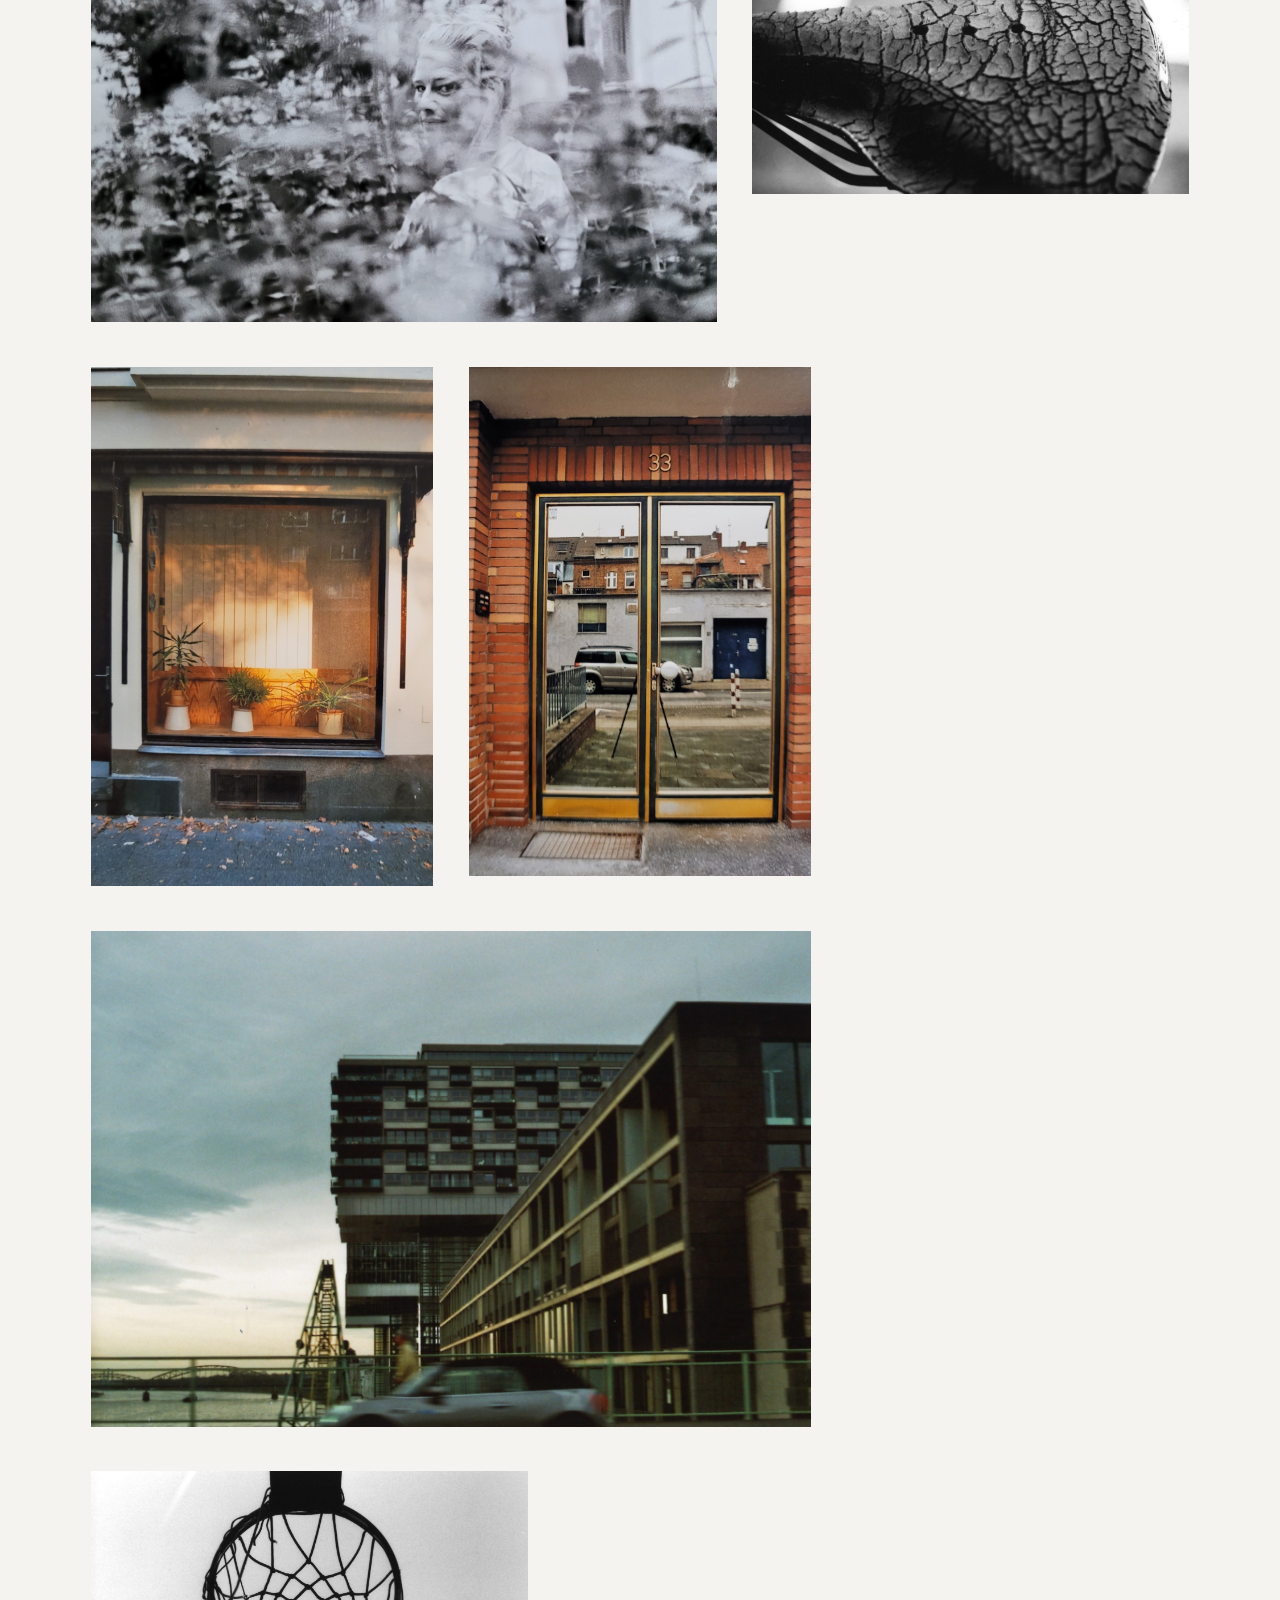
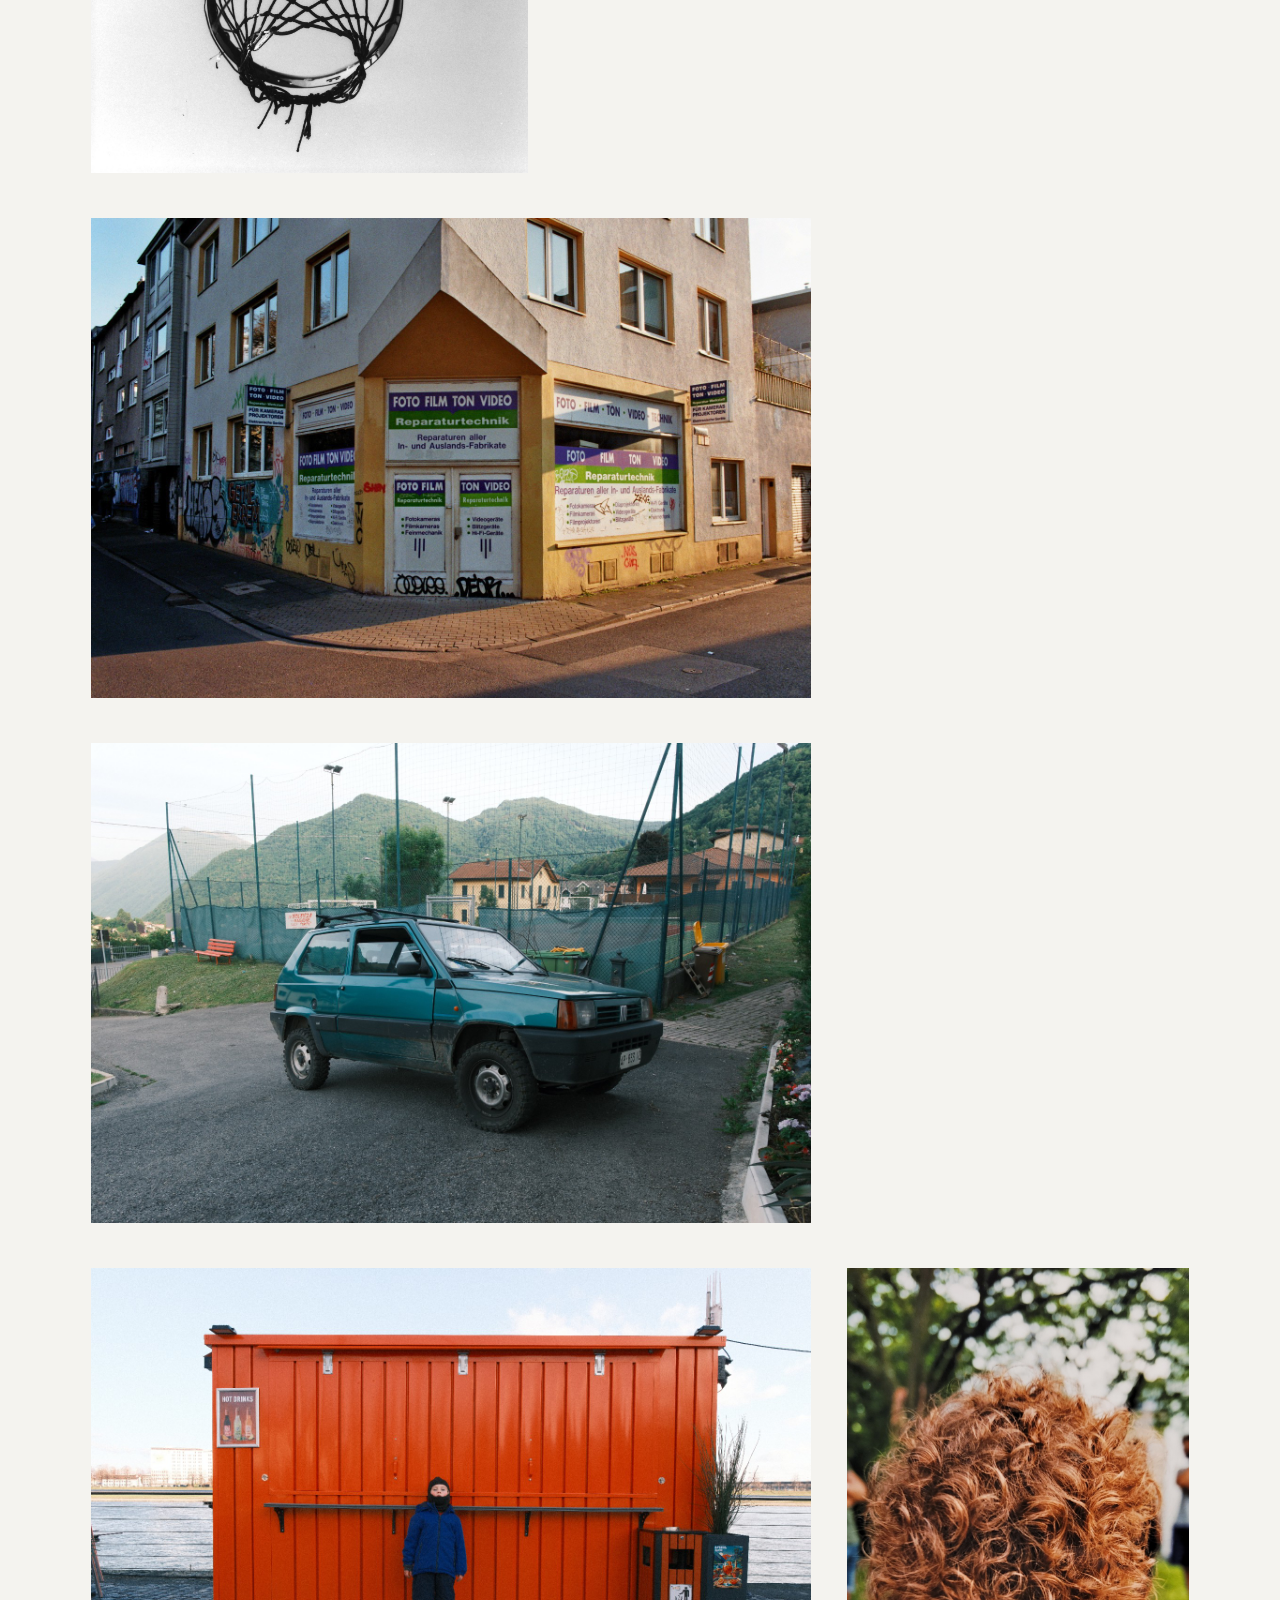
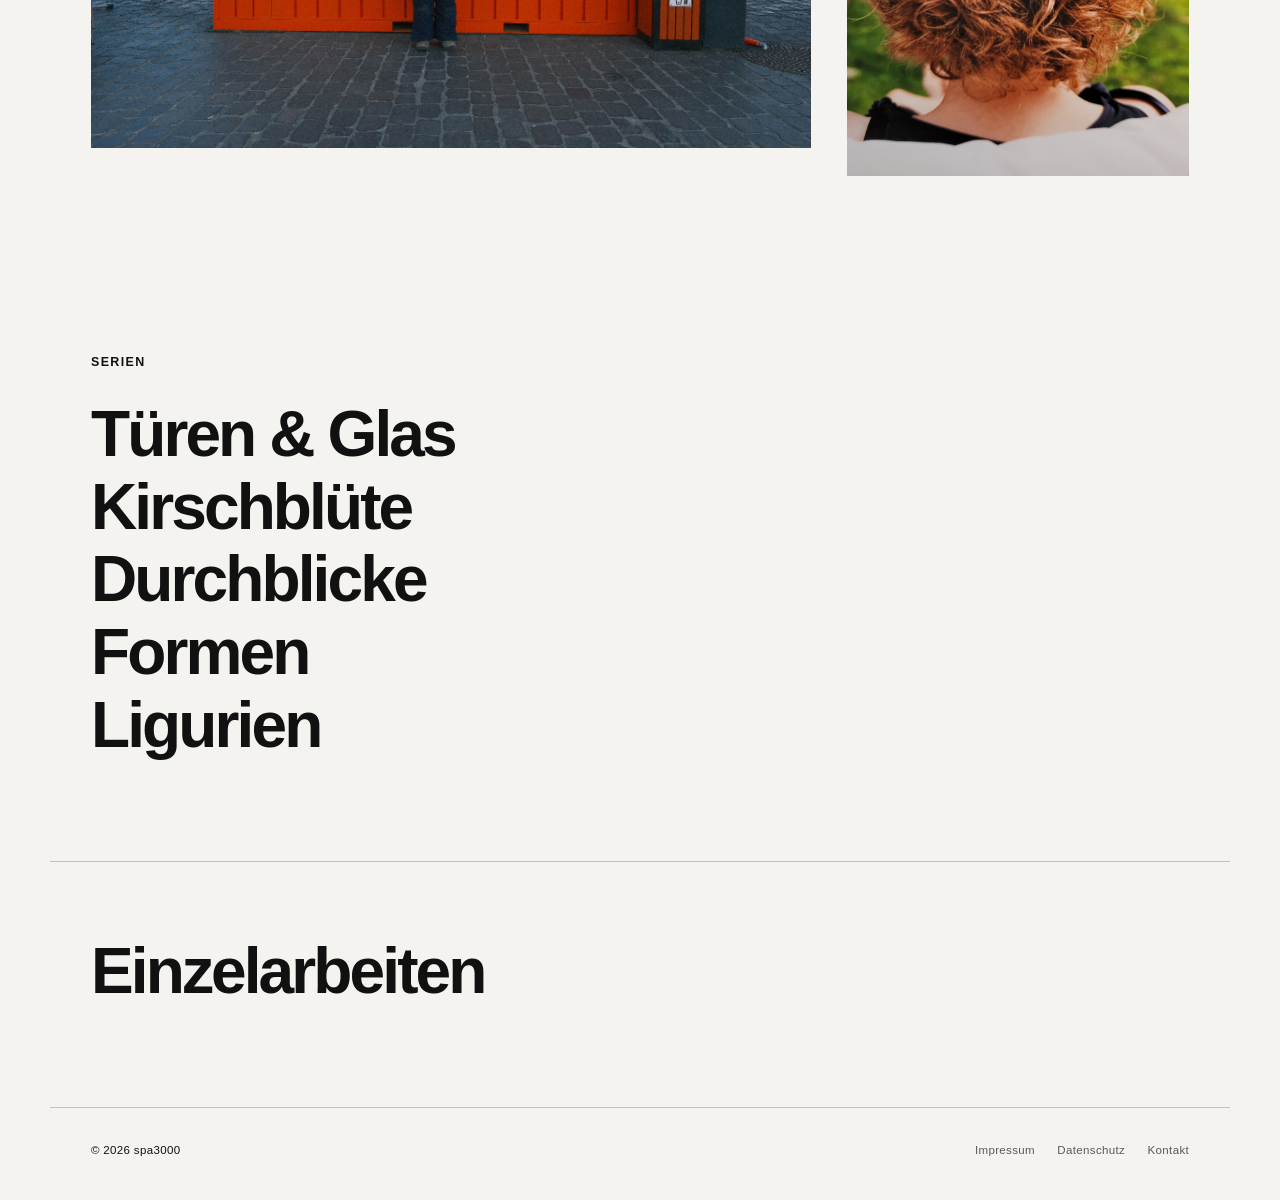
==== commit 0a6eb6d0: "Add files via upload" ====
--- a/index.html
+++ b/index.html
@@ -9,7 +9,7 @@
 </head>
 <body>
   <header class="site-header" aria-label="Navigation">
-    <a class="site-name wordmark" href="index.html" aria-label="Startseite">spa<span style="display:inline-block;width:.45em"></span>3000</a>
+    <a class="site-name wordmark" href="index.html" aria-label="Startseite"><span class="wordmark-part">spa</span><span class="wordmark-gap" aria-hidden="true"></span><span class="wordmark-part">3000</span></a>
     <nav class="site-nav" aria-label="Hauptnavigation">
       <a href="index.html">Start</a>
     <a href="serien.html">Serien</a>
@@ -90,11 +90,7 @@
         <a href="einzelarbeiten.html">Einzelarbeiten</a>
       </nav>
     </section>
-
-    <section class="contact" aria-label="Kontakt">
-      <p><a href="mailto:"></a></p>
-    </section>
-  </main>
+</main>
 
   <div class="lightbox" id="lightbox" aria-hidden="true" role="dialog" aria-label="Bildansicht">
     <button class="close" id="closeLightbox" aria-label="Bild schließen">×</button>
@@ -106,11 +102,10 @@
 
   <footer class="site-footer">
     <div class="site-footer-inner">
-      <span>© 2026 spa<span style="display:inline-block;width:.45em"></span>3000</span>
+      <span>© 2026 spa3000</span>
       <nav aria-label="Fußnavigation">
         <a href="impressum.html">Impressum</a>
         <a href="datenschutz.html">Datenschutz</a>
-        <a href="sitemap.html" style="display:none">Sitemap</a>
         <a href="kontakt.html">Kontakt</a>
       </nav>
     </div>
--- a/style.css
+++ b/style.css
@@ -389,3 +389,15 @@
   .wordmark{font-size:.72rem}
   .site-footer-inner{align-items:flex-start;flex-direction:column}
 }
+
+
+.wordmark{
+  display:inline-flex;
+  align-items:baseline;
+  letter-spacing:.14em;
+}
+.wordmark-gap{
+  display:inline-block;
+  width:.46em;
+  flex:0 0 .46em;
+}
